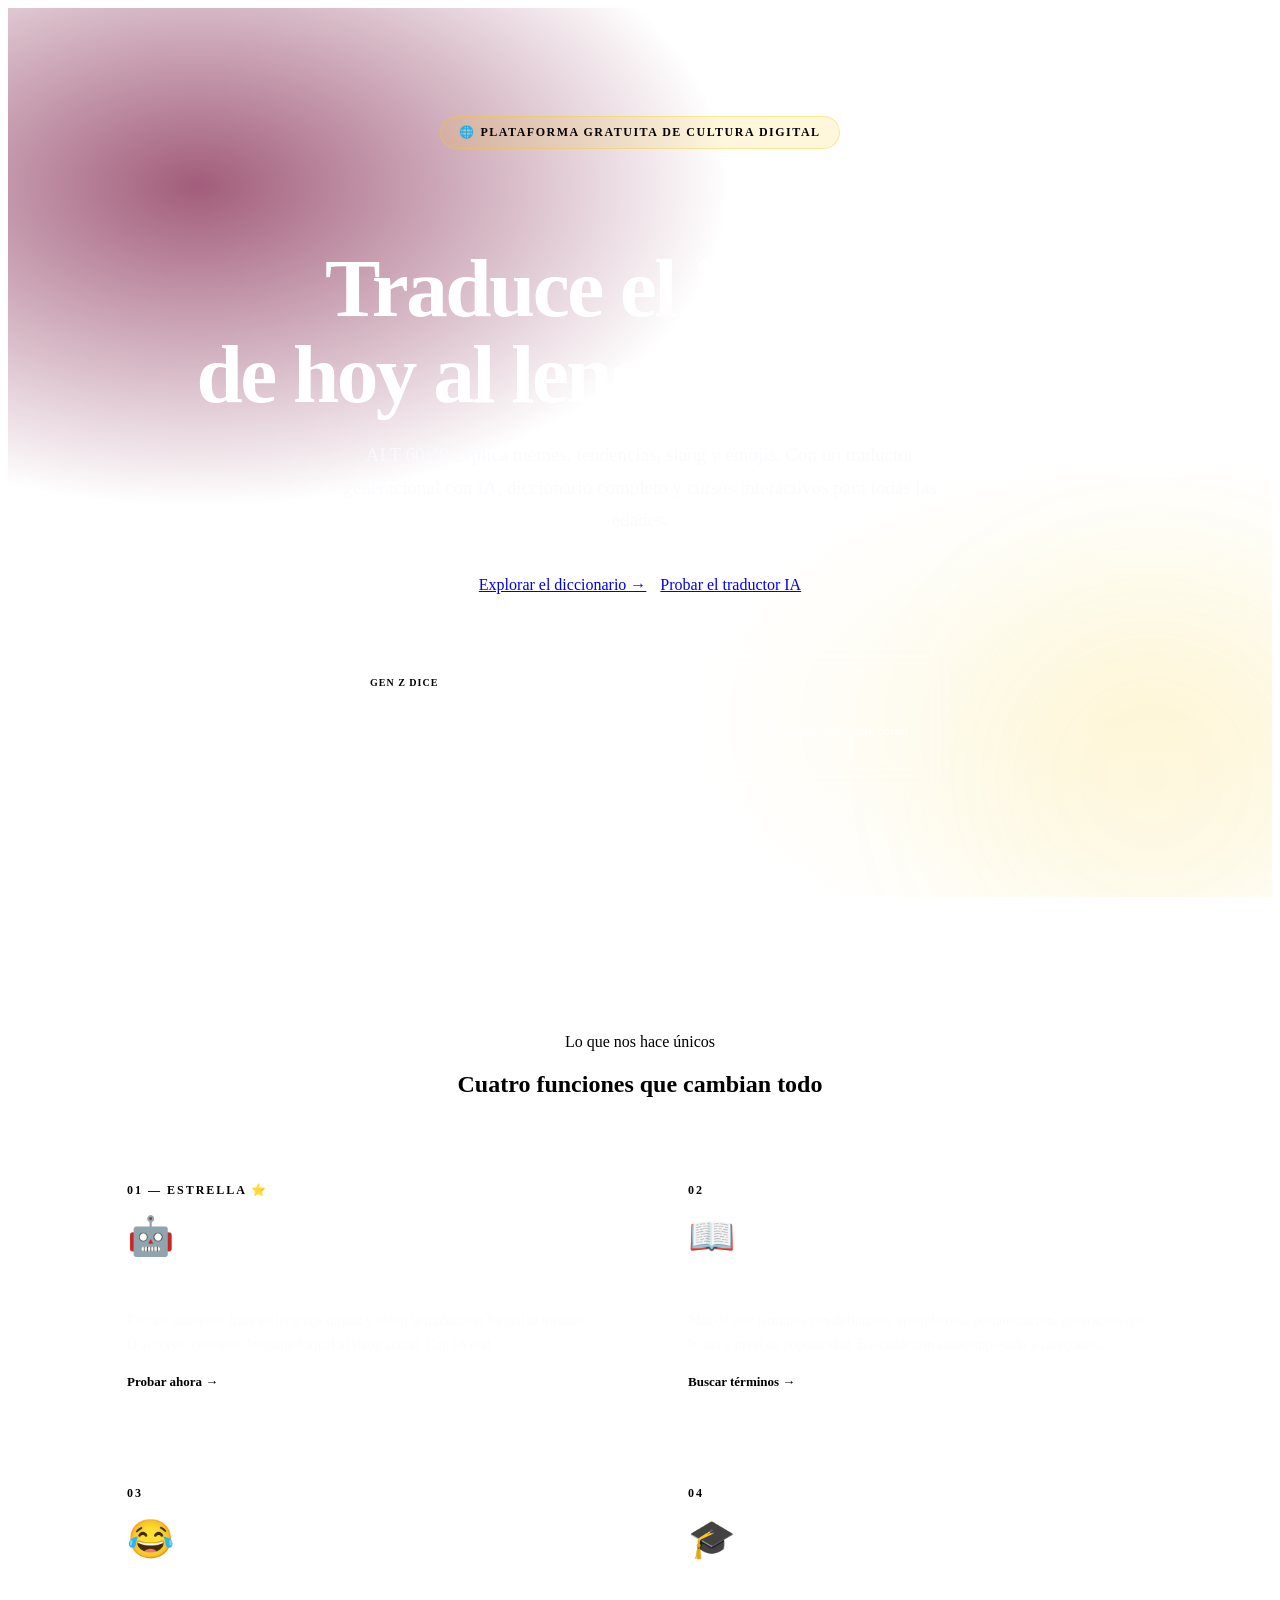
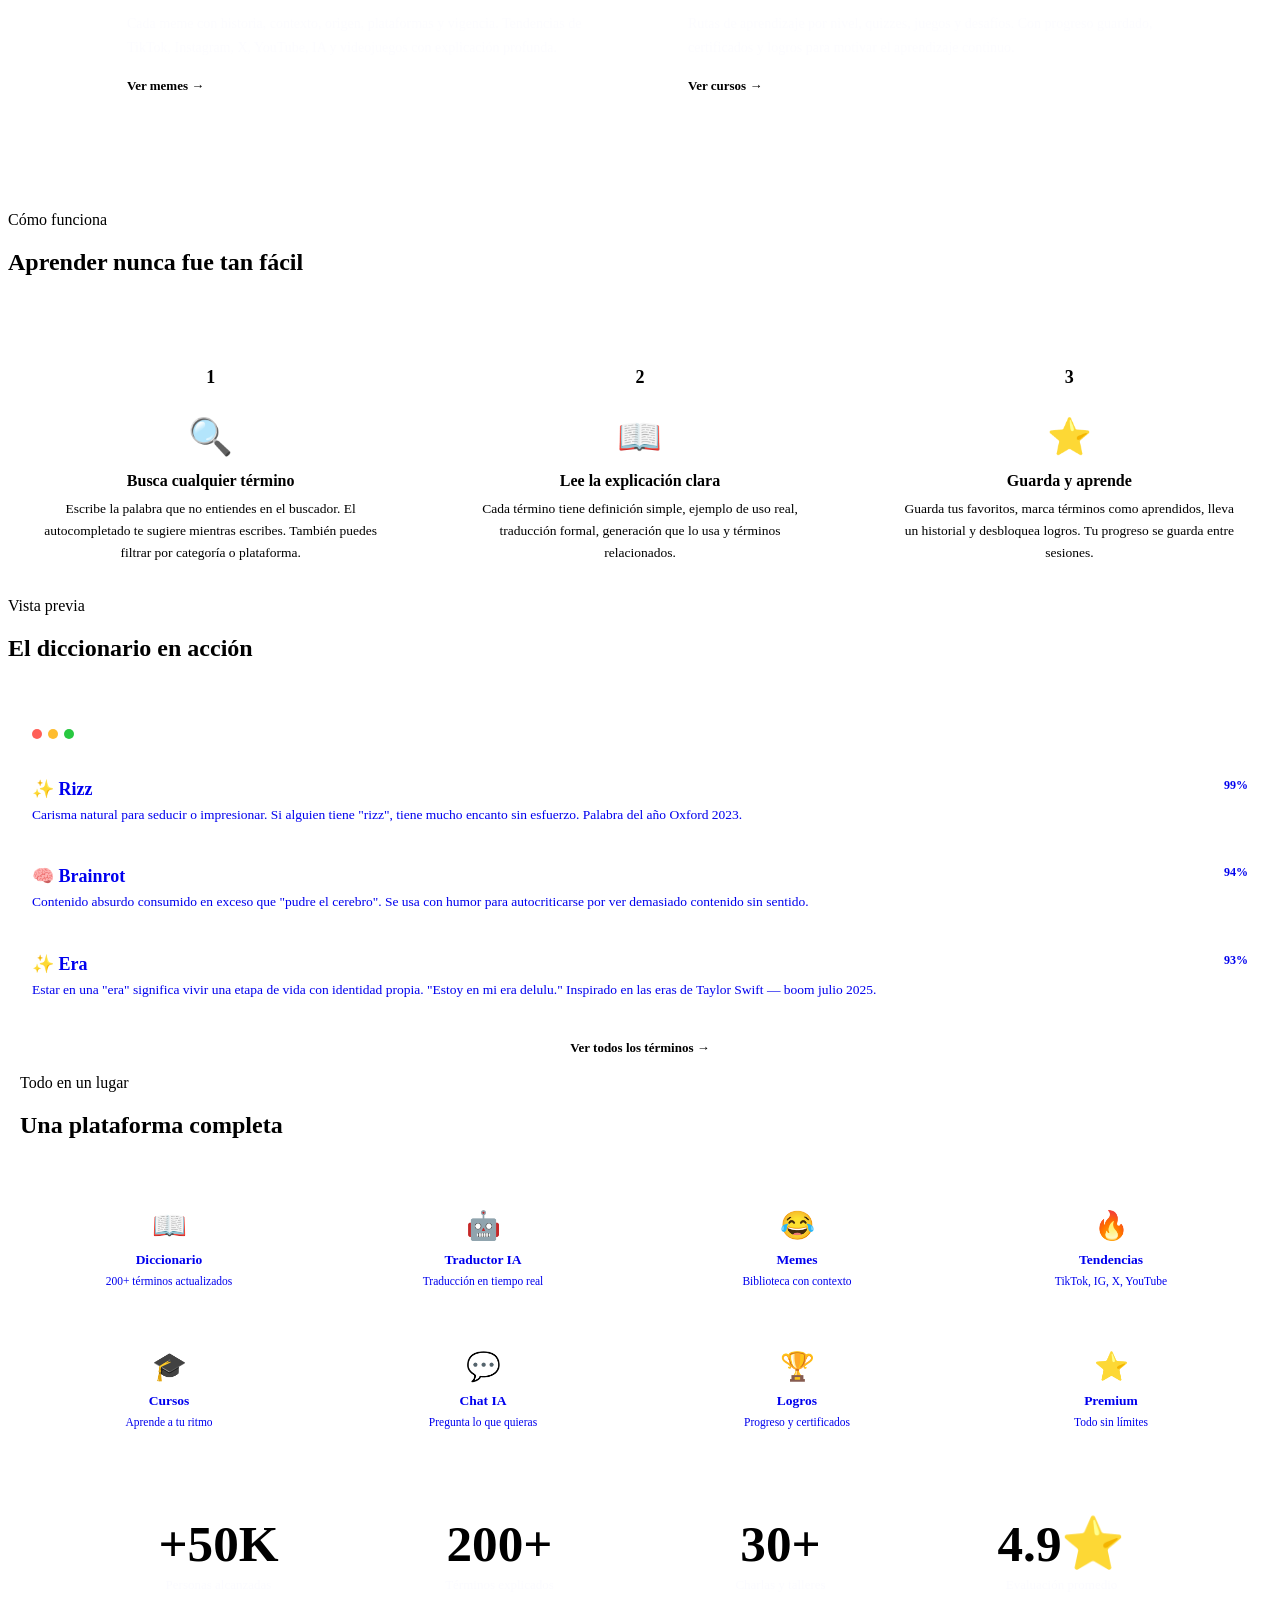
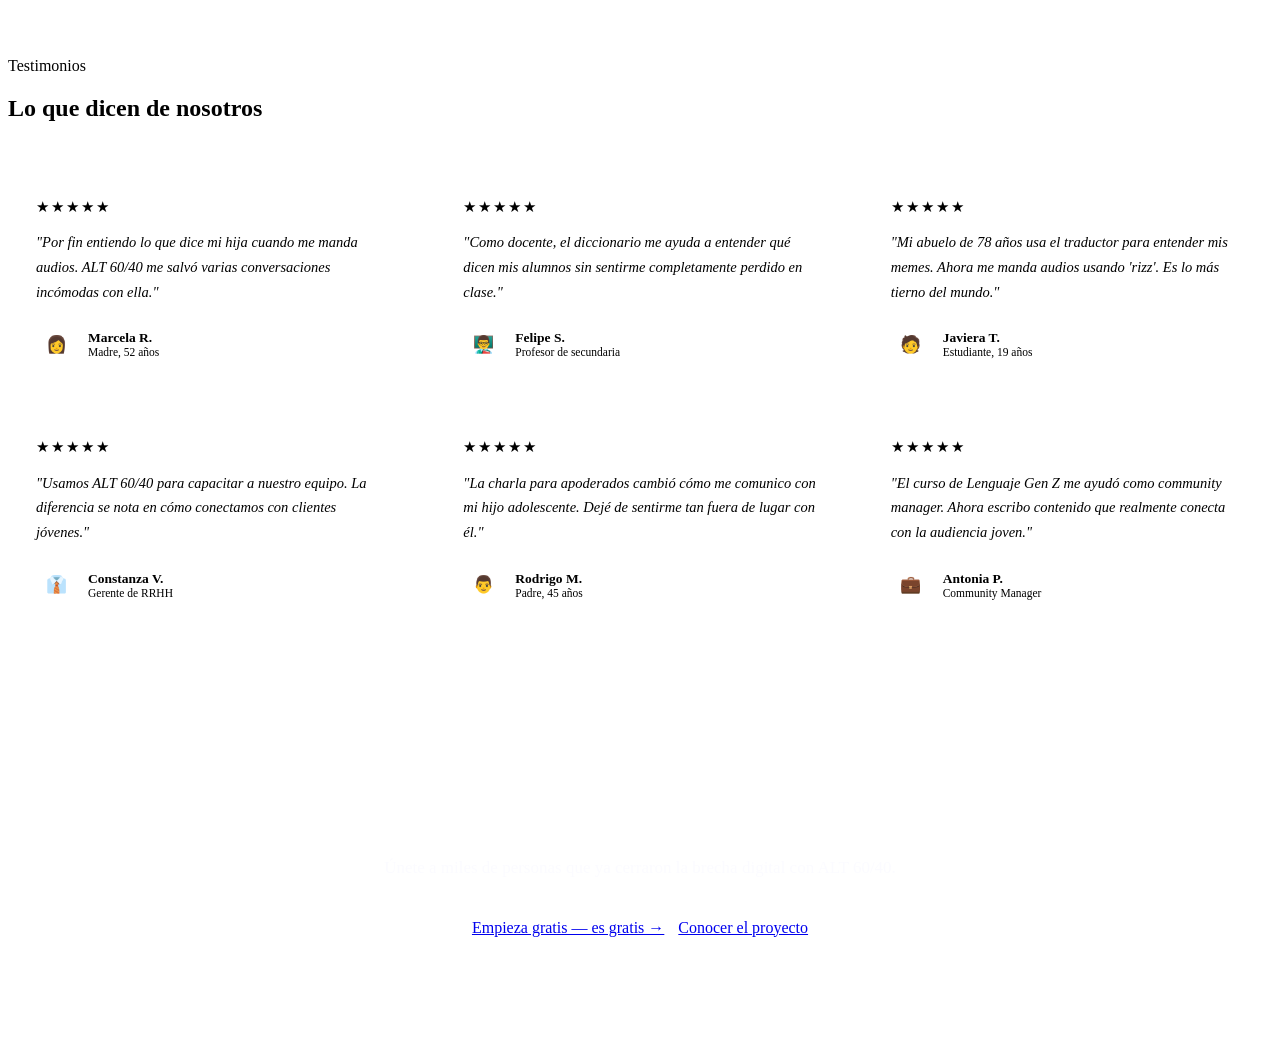
==== index.html @ 271dbf9a "Add files via upload" ====
<!DOCTYPE html>
<html lang="es">
<head>
<meta charset="UTF-8">
<meta name="viewport" content="width=device-width, initial-scale=1.0">
<meta name="description" content="ALT 60/40 — Traduce el lenguaje digital para todas las generaciones. Diccionario, traductor con IA, memes y tendencias.">
<meta property="og:title" content="ALT 60/40 — Comunicación intergeneracional">
<meta property="og:description" content="Plataforma que traduce el lenguaje digital para todas las generaciones.">
<meta property="og:type" content="website">
<link rel="preconnect" href="https://fonts.googleapis.com">
<link href="https://fonts.googleapis.com/css2?family=Space+Grotesk:wght@300;400;500;600;700;800&family=Inter:wght@300;400;500;600;700&display=swap" rel="stylesheet">
<link rel="stylesheet" href="css/base.css">
<style>
/* ── HERO ── */
.hero{background:var(--wine);background-image:radial-gradient(ellipse 70% 60% at 15% 20%,rgba(122,24,67,.7),transparent 60%),radial-gradient(ellipse 60% 50% at 90% 80%,rgba(247,203,21,.12),transparent 60%);padding:96px 48px 110px;text-align:center;position:relative;overflow:hidden;}
.hero::after{content:'';position:absolute;bottom:0;left:0;right:0;height:120px;background:linear-gradient(transparent,var(--bg));}
.hero-blob{position:absolute;border-radius:50%;filter:blur(80px);opacity:.18;pointer-events:none;}
.h-eyebrow{display:inline-flex;align-items:center;gap:8px;background:rgba(247,203,21,.15);border:1px solid rgba(247,203,21,.35);color:var(--gold);font-family:var(--fD);font-size:12px;font-weight:700;letter-spacing:1.5px;text-transform:uppercase;padding:8px 18px;border-radius:100px;margin-bottom:28px;}
.h-title{font-family:var(--fD);font-weight:800;font-size:clamp(42px,6.5vw,88px);color:#fff;line-height:1.03;letter-spacing:-2.5px;position:relative;z-index:2;margin-bottom:8px;}
.h-title .hl{color:var(--gold);}
.h-sub{font-size:clamp(16px,1.8vw,19px);color:rgba(250,250,255,.78);max-width:600px;margin:22px auto 40px;line-height:1.7;font-weight:300;position:relative;z-index:2;}
.h-actions{display:flex;gap:14px;justify-content:center;flex-wrap:wrap;position:relative;z-index:2;margin-bottom:52px;}
.h-preview{position:relative;z-index:2;background:rgba(255,255,255,.06);border:1px solid rgba(255,255,255,.14);border-radius:18px;padding:24px 28px;max-width:560px;margin:0 auto;text-align:left;backdrop-filter:blur(8px);}
.hp-row{display:flex;align-items:flex-start;gap:12px;}
.hp-row+.hp-row{margin-top:14px;padding-top:14px;border-top:1px dashed rgba(255,255,255,.15);}
.hp-badge{font-family:var(--fD);font-size:10px;font-weight:700;letter-spacing:1px;padding:4px 10px;border-radius:100px;flex-shrink:0;text-transform:uppercase;margin-top:2px;}
.hp-badge.gz{background:var(--gold);color:var(--wine);}
.hp-badge.fm{background:var(--steel);color:#fff;}
.hp-text{font-size:13.5px;color:rgba(255,255,255,.9);line-height:1.5;}

/* ── FEATURES ── */
.features-band{background:var(--wine);padding:80px 48px;}
.features-grid{display:grid;grid-template-columns:repeat(2,1fr);gap:22px;max-width:1100px;margin:48px auto 0;}
.feat-card{background:rgba(255,255,255,.04);border:1px solid rgba(255,255,255,.1);border-radius:20px;padding:36px;transition:border-color .25s,background .25s,transform .25s;position:relative;overflow:hidden;}
.feat-card:hover{border-color:var(--gold);background:rgba(247,203,21,.05);transform:translateY(-5px);}
.feat-glow{position:absolute;width:140px;height:140px;background:var(--gold);opacity:.07;border-radius:50%;bottom:-50px;right:-50px;filter:blur(20px);}
.feat-num{font-family:var(--fD);font-size:12px;font-weight:700;color:var(--gold);letter-spacing:2px;margin-bottom:16px;}
.feat-icon{font-size:38px;margin-bottom:16px;}
.feat-title{font-family:var(--fD);font-size:21px;font-weight:700;color:#fff;margin-bottom:10px;}
.feat-text{font-size:14px;line-height:1.7;color:rgba(250,250,255,.65);}
.feat-link{display:inline-flex;align-items:center;gap:6px;margin-top:18px;font-family:var(--fD);font-size:13px;font-weight:700;color:var(--gold);text-decoration:none;transition:gap .15s;}
.feat-link:hover{gap:10px;}

/* ── HOW IT WORKS ── */
.steps-grid{display:grid;grid-template-columns:repeat(3,1fr);gap:24px;margin-top:48px;}
.step-card{background:var(--card-bg);border:1.5px solid var(--border);border-radius:18px;padding:32px;text-align:center;transition:transform .2s,border-color .2s;}
.step-card:hover{transform:translateY(-4px);border-color:var(--gold);}
.step-num{width:44px;height:44px;border-radius:50%;background:var(--wine);color:var(--gold);font-family:var(--fD);font-size:18px;font-weight:800;display:flex;align-items:center;justify-content:center;margin:0 auto 16px;}
.step-icon{font-size:36px;margin-bottom:14px;}
.step-title{font-family:var(--fD);font-size:16px;font-weight:700;color:var(--wine);margin-bottom:8px;}
.step-text{font-size:13.5px;color:var(--text-soft);line-height:1.65;}

/* ── DICT PREVIEW ── */
.dict-preview{background:var(--card-bg);border:1.5px solid var(--border);border-radius:20px;overflow:hidden;margin-top:48px;}
.dp-head{background:var(--wine);padding:16px 24px;display:flex;align-items:center;gap:12px;}
.dp-dots{display:flex;gap:6px;}
.dp-dot{width:10px;height:10px;border-radius:50%;}
.dp-entry{padding:20px 24px;border-bottom:1px solid var(--border);display:grid;grid-template-columns:1fr auto;gap:20px;align-items:start;transition:background .15s;cursor:pointer;}
.dp-entry:last-child{border-bottom:none;}
.dp-entry:hover{background:var(--bg-soft);}
.dp-word{font-family:var(--fD);font-size:18px;font-weight:800;color:var(--wine);margin-bottom:4px;}
.dp-def{font-size:13.5px;color:var(--text-soft);line-height:1.6;}
.dp-pop{display:flex;align-items:center;gap:8px;flex-shrink:0;}
.dp-bar{width:60px;height:5px;background:var(--border);border-radius:3px;overflow:hidden;}
.dp-fill{height:100%;background:var(--gold);border-radius:3px;}
.dp-pct{font-family:var(--fD);font-size:12px;font-weight:700;color:var(--wine);}

/* ── TRENDING STRIP ── */
.trending-strip{display:flex;gap:12px;overflow-x:auto;padding:28px 48px;scrollbar-width:none;background:var(--bg-soft);}
.trending-strip::-webkit-scrollbar{display:none;}
.ts-item{display:flex;align-items:center;gap:8px;background:var(--card-bg);border:1.5px solid var(--border);border-radius:100px;padding:10px 18px;flex-shrink:0;cursor:pointer;transition:all .15s;text-decoration:none;}
.ts-item:hover{border-color:var(--wine);transform:translateY(-2px);}
.ts-rank{font-family:var(--fD);font-size:12px;font-weight:800;color:var(--gold);}
.ts-word{font-family:var(--fD);font-size:13px;font-weight:700;color:var(--wine);}
.ts-trend{font-size:11px;font-weight:700;color:#16a34a;}

/* ── STATS ── */
.stats-band{background:var(--wine);padding:64px 48px;}
.stats-grid{display:grid;grid-template-columns:repeat(4,1fr);gap:24px;max-width:1100px;margin:0 auto;text-align:center;}
.stat-n{font-family:var(--fD);font-size:clamp(34px,4vw,52px);font-weight:800;color:var(--gold);line-height:1;}
.stat-l{font-size:13px;color:rgba(250,250,255,.7);margin-top:8px;}

/* ── TESTIMONIALS ── */
.testi-grid{display:grid;grid-template-columns:repeat(3,1fr);gap:18px;margin-top:48px;}
.t-card{background:var(--card-bg);border:1.5px solid var(--border);border-radius:18px;padding:28px;transition:transform .2s,box-shadow .2s;}
.t-card:hover{transform:translateY(-4px);box-shadow:0 14px 36px rgba(100,0,49,.08);}
.t-stars{color:var(--gold);font-size:15px;margin-bottom:14px;letter-spacing:2px;}
.t-text{font-size:14.5px;line-height:1.7;color:var(--text-soft);margin-bottom:20px;font-style:italic;}
.t-author{display:flex;align-items:center;gap:12px;}
.t-avatar{width:40px;height:40px;border-radius:50%;display:flex;align-items:center;justify-content:center;font-size:17px;flex-shrink:0;}
.t-name{font-family:var(--fD);font-size:13.5px;font-weight:700;color:var(--wine);}
.t-role{font-size:11.5px;color:var(--gray);}

/* ── CTA ── */
.cta-band{background:linear-gradient(135deg,var(--wine),var(--magenta));padding:100px 48px;text-align:center;}
.cta-title{font-family:var(--fD);font-size:clamp(28px,4.5vw,52px);font-weight:800;color:#fff;letter-spacing:-1px;margin-bottom:18px;line-height:1.15;}
.cta-sub{font-size:17px;color:rgba(250,250,255,.75);max-width:520px;margin:0 auto 36px;line-height:1.7;}

/* ── PLATFORM SHOWCASE ── */
.platform-grid{display:grid;grid-template-columns:repeat(4,1fr);gap:16px;margin-top:48px;}
.pf{background:var(--card-bg);border:1.5px solid var(--border);border-radius:14px;padding:22px;text-align:center;cursor:pointer;transition:all .2s;text-decoration:none;display:block;}
.pf:hover{transform:translateY(-4px);box-shadow:0 12px 32px rgba(100,0,49,.08);border-color:var(--gold);}
.pf-icon{font-size:28px;margin-bottom:10px;}
.pf-name{font-family:var(--fD);font-size:13.5px;font-weight:700;color:var(--wine);margin-bottom:5px;}
.pf-desc{font-size:11.5px;color:var(--gray);line-height:1.5;}

@media(max-width:900px){
  .hero{padding:80px 20px 90px;}
  .features-band{padding:56px 20px;}
  .features-grid{grid-template-columns:1fr;}
  .steps-grid{grid-template-columns:1fr;}
  .stats-grid{grid-template-columns:1fr 1fr;}
  .testi-grid{grid-template-columns:1fr;}
  .platform-grid{grid-template-columns:1fr 1fr;}
  .cta-band{padding:64px 20px;}
  .section{padding:56px 20px;}
  .trending-strip{padding:20px;}
}
</style>
</head>
<body>
<div id="site-nav-placeholder"></div>

<!-- HERO -->
<section class="hero">
  <div class="hero-blob" style="width:500px;height:500px;background:var(--magenta);top:-120px;left:-120px;"></div>
  <div class="hero-blob" style="width:400px;height:400px;background:rgba(247,203,21,.3);bottom:-80px;right:-80px;"></div>
  <p class="h-eyebrow">🌐 Plataforma gratuita de cultura digital</p>
  <h1 class="h-title">Traduce el internet<br>de hoy al <span class="hl">lenguaje de todos</span></h1>
  <p class="h-sub">ALT 60/40 explica memes, tendencias, slang y emojis. Con un traductor generacional con IA, diccionario completo y cursos interactivos para todas las edades.</p>
  <div class="h-actions">
    <a href="diccionario.html" class="btn-gold">Explorar el diccionario →</a>
    <a href="traductor.html" class="btn-outline">Probar el traductor IA</a>
  </div>
  <div class="h-preview">
    <div class="hp-row">
      <span class="hp-badge gz">Gen Z dice</span>
      <span class="hp-text">"Qué cringe ese POV, no cap. Literal main character vibes."</span>
    </div>
    <div class="hp-row">
      <span class="hp-badge fm">ALT 60/40</span>
      <span class="hp-text">"Qué vergonzosa esa situación, desde esa perspectiva. Genuinamente. Se siente como protagonista de su propia historia."</span>
    </div>
  </div>
</section>

<!-- TRENDING STRIP -->
<div class="trending-strip" id="trendingStrip"></div>

<!-- 4 PILLARS -->
<section class="features-band">
  <div style="max-width:1100px;margin:0 auto;">
    <div style="text-align:center;max-width:600px;margin:0 auto;">
      <div class="eyebrow on-dark reveal">Lo que nos hace únicos</div>
      <h2 class="sec-title on-dark reveal" style="transition-delay:.05s">Cuatro funciones que cambian todo</h2>
    </div>
    <div class="features-grid">
      <div class="feat-card reveal" style="transition-delay:.05s">
        <div class="feat-glow"></div>
        <div class="feat-num">01 — ESTRELLA ⭐</div>
        <div class="feat-icon">🤖</div>
        <div class="feat-title">Traductor Generacional con IA</div>
        <div class="feat-text">Escribe cualquier frase en lenguaje digital y obtén la traducción formal al instante. O al revés: convierte lenguaje formal al slang actual. Con IA real.</div>
        <a href="traductor.html" class="feat-link">Probar ahora →</a>
      </div>
      <div class="feat-card reveal" style="transition-delay:.1s">
        <div class="feat-glow"></div>
        <div class="feat-num">02</div>
        <div class="feat-icon">📖</div>
        <div class="feat-title">Diccionario digital actualizado</div>
        <div class="feat-text">Más de 200 términos con definición, ejemplo real, pronunciación, generación que lo usa y nivel de popularidad. Buscador con autocompletado y categorías.</div>
        <a href="diccionario.html" class="feat-link">Buscar términos →</a>
      </div>
      <div class="feat-card reveal" style="transition-delay:.15s">
        <div class="feat-glow"></div>
        <div class="feat-num">03</div>
        <div class="feat-icon">😂</div>
        <div class="feat-title">Biblioteca de memes y tendencias</div>
        <div class="feat-text">Cada meme con historia, contexto, origen, plataformas y vigencia. Tendencias de TikTok, Instagram, X, YouTube, IA y videojuegos con explicación profunda.</div>
        <a href="memes.html" class="feat-link">Ver memes →</a>
      </div>
      <div class="feat-card reveal" style="transition-delay:.2s">
        <div class="feat-glow"></div>
        <div class="feat-num">04</div>
        <div class="feat-icon">🎓</div>
        <div class="feat-title">Cursos y contenido interactivo</div>
        <div class="feat-text">Rutas de aprendizaje por nivel, quizzes, juegos y desafíos. Con progreso guardado, certificados y logros para motivar el aprendizaje continuo.</div>
        <a href="cursos.html" class="feat-link">Ver cursos →</a>
      </div>
    </div>
  </div>
</section>

<!-- HOW IT WORKS -->
<section class="section">
  <div class="eyebrow reveal">Cómo funciona</div>
  <h2 class="sec-title reveal" style="transition-delay:.05s">Aprender nunca fue tan fácil</h2>
  <div class="steps-grid">
    <div class="step-card reveal" style="transition-delay:.05s">
      <div class="step-num">1</div>
      <div class="step-icon">🔍</div>
      <div class="step-title">Busca cualquier término</div>
      <div class="step-text">Escribe la palabra que no entiendes en el buscador. El autocompletado te sugiere mientras escribes. También puedes filtrar por categoría o plataforma.</div>
    </div>
    <div class="step-card reveal" style="transition-delay:.1s">
      <div class="step-num">2</div>
      <div class="step-icon">📖</div>
      <div class="step-title">Lee la explicación clara</div>
      <div class="step-text">Cada término tiene definición simple, ejemplo de uso real, traducción formal, generación que lo usa y términos relacionados.</div>
    </div>
    <div class="step-card reveal" style="transition-delay:.15s">
      <div class="step-num">3</div>
      <div class="step-icon">⭐</div>
      <div class="step-title">Guarda y aprende</div>
      <div class="step-text">Guarda tus favoritos, marca términos como aprendidos, lleva un historial y desbloquea logros. Tu progreso se guarda entre sesiones.</div>
    </div>
  </div>
</section>

<!-- DICT PREVIEW -->
<section class="section" style="padding-top:0;">
  <div class="eyebrow reveal">Vista previa</div>
  <h2 class="sec-title reveal" style="transition-delay:.05s">El diccionario en acción</h2>
  <div class="dict-preview reveal" style="transition-delay:.1s">
    <div class="dp-head">
      <div class="dp-dots"><div class="dp-dot" style="background:#ff5f57"></div><div class="dp-dot" style="background:#febc2e"></div><div class="dp-dot" style="background:#28c840"></div></div>
      <span style="font-family:var(--fD);font-size:13px;font-weight:600;color:rgba(255,255,255,.7);margin-left:12px;">alt6040.com/diccionario</span>
    </div>
    <a href="diccionario.html?word=rizz" class="dp-entry" style="text-decoration:none;">
      <div><div class="dp-word">✨ Rizz</div><div class="dp-def">Carisma natural para seducir o impresionar. Si alguien tiene "rizz", tiene mucho encanto sin esfuerzo. Palabra del año Oxford 2023.</div></div>
      <div class="dp-pop"><div class="dp-bar"><div class="dp-fill" style="width:99%"></div></div><span class="dp-pct">99%</span></div>
    </a>
    <a href="diccionario.html?word=brainrot" class="dp-entry" style="text-decoration:none;">
      <div><div class="dp-word">🧠 Brainrot</div><div class="dp-def">Contenido absurdo consumido en exceso que "pudre el cerebro". Se usa con humor para autocriticarse por ver demasiado contenido sin sentido.</div></div>
      <div class="dp-pop"><div class="dp-bar"><div class="dp-fill" style="width:94%"></div></div><span class="dp-pct">94%</span></div>
    </a>
    <a href="diccionario.html?word=era" class="dp-entry" style="text-decoration:none;">
      <div><div class="dp-word">✨ Era</div><div class="dp-def">Estar en una "era" significa vivir una etapa de vida con identidad propia. "Estoy en mi era delulu." Inspirado en las eras de Taylor Swift — boom julio 2025.</div></div>
      <div class="dp-pop"><div class="dp-bar"><div class="dp-fill" style="width:93%"></div></div><span class="dp-pct">93%</span></div>
    </a>
    <div style="text-align:center;padding:18px;border-top:1px solid var(--border);">
      <a href="diccionario.html" style="font-family:var(--fD);font-size:13px;font-weight:700;color:var(--wine);text-decoration:none;">Ver todos los términos →</a>
    </div>
  </div>
</section>

<!-- PLATFORM GRID -->
<section class="section" style="padding-top:0;background:var(--bg-soft);">
  <div style="max-width:1240px;margin:0 auto;">
    <div class="eyebrow reveal">Todo en un lugar</div>
    <h2 class="sec-title reveal" style="transition-delay:.05s">Una plataforma completa</h2>
    <div class="platform-grid">
      <a href="diccionario.html" class="pf reveal" style="transition-delay:.02s"><div class="pf-icon">📖</div><div class="pf-name">Diccionario</div><div class="pf-desc">200+ términos actualizados</div></a>
      <a href="traductor.html" class="pf reveal" style="transition-delay:.04s"><div class="pf-icon">🤖</div><div class="pf-name">Traductor IA</div><div class="pf-desc">Traducción en tiempo real</div></a>
      <a href="memes.html" class="pf reveal" style="transition-delay:.06s"><div class="pf-icon">😂</div><div class="pf-name">Memes</div><div class="pf-desc">Biblioteca con contexto</div></a>
      <a href="tendencias.html" class="pf reveal" style="transition-delay:.08s"><div class="pf-icon">🔥</div><div class="pf-name">Tendencias</div><div class="pf-desc">TikTok, IG, X, YouTube</div></a>
      <a href="cursos.html" class="pf reveal" style="transition-delay:.10s"><div class="pf-icon">🎓</div><div class="pf-name">Cursos</div><div class="pf-desc">Aprende a tu ritmo</div></a>
      <a href="traductor.html#chat" class="pf reveal" style="transition-delay:.12s"><div class="pf-icon">💬</div><div class="pf-name">Chat IA</div><div class="pf-desc">Pregunta lo que quieras</div></a>
      <a href="perfil.html" class="pf reveal" style="transition-delay:.14s"><div class="pf-icon">🏆</div><div class="pf-name">Logros</div><div class="pf-desc">Progreso y certificados</div></a>
      <a href="cursos.html" class="pf reveal" style="transition-delay:.16s"><div class="pf-icon">⭐</div><div class="pf-name">Premium</div><div class="pf-desc">Todo sin límites</div></a>
    </div>
  </div>
</section>

<!-- STATS -->
<div class="stats-band">
  <div class="stats-grid reveal">
    <div><div class="stat-n">+50K</div><div class="stat-l">Personas alcanzadas</div></div>
    <div><div class="stat-n">200+</div><div class="stat-l">Términos explicados</div></div>
    <div><div class="stat-n">30+</div><div class="stat-l">Charlas y talleres</div></div>
    <div><div class="stat-n">4.9⭐</div><div class="stat-l">Evaluación promedio</div></div>
  </div>
</div>

<!-- TESTIMONIALS -->
<section class="section">
  <div class="eyebrow reveal">Testimonios</div>
  <h2 class="sec-title reveal" style="transition-delay:.05s">Lo que dicen de nosotros</h2>
  <div class="testi-grid">
    <div class="t-card reveal" style="transition-delay:.05s"><div class="t-stars">★★★★★</div><p class="t-text">"Por fin entiendo lo que dice mi hija cuando me manda audios. ALT 60/40 me salvó varias conversaciones incómodas con ella."</p><div class="t-author"><div class="t-avatar" style="background:var(--wine);">👩</div><div><div class="t-name">Marcela R.</div><div class="t-role">Madre, 52 años</div></div></div></div>
    <div class="t-card reveal" style="transition-delay:.1s"><div class="t-stars">★★★★★</div><p class="t-text">"Como docente, el diccionario me ayuda a entender qué dicen mis alumnos sin sentirme completamente perdido en clase."</p><div class="t-author"><div class="t-avatar" style="background:var(--magenta);">👨‍🏫</div><div><div class="t-name">Felipe S.</div><div class="t-role">Profesor de secundaria</div></div></div></div>
    <div class="t-card reveal" style="transition-delay:.15s"><div class="t-stars">★★★★★</div><p class="t-text">"Mi abuelo de 78 años usa el traductor para entender mis memes. Ahora me manda audios usando 'rizz'. Es lo más tierno del mundo."</p><div class="t-author"><div class="t-avatar" style="background:var(--steel);">🧑</div><div><div class="t-name">Javiera T.</div><div class="t-role">Estudiante, 19 años</div></div></div></div>
    <div class="t-card reveal" style="transition-delay:.2s"><div class="t-stars">★★★★★</div><p class="t-text">"Usamos ALT 60/40 para capacitar a nuestro equipo. La diferencia se nota en cómo conectamos con clientes jóvenes."</p><div class="t-author"><div class="t-avatar" style="background:var(--gold-d);">👔</div><div><div class="t-name">Constanza V.</div><div class="t-role">Gerente de RRHH</div></div></div></div>
    <div class="t-card reveal" style="transition-delay:.25s"><div class="t-stars">★★★★★</div><p class="t-text">"La charla para apoderados cambió cómo me comunico con mi hijo adolescente. Dejé de sentirme tan fuera de lugar con él."</p><div class="t-author"><div class="t-avatar" style="background:var(--magenta);">👨</div><div><div class="t-name">Rodrigo M.</div><div class="t-role">Padre, 45 años</div></div></div></div>
    <div class="t-card reveal" style="transition-delay:.3s"><div class="t-stars">★★★★★</div><p class="t-text">"El curso de Lenguaje Gen Z me ayudó como community manager. Ahora escribo contenido que realmente conecta con la audiencia joven."</p><div class="t-author"><div class="t-avatar" style="background:var(--wine);">💼</div><div><div class="t-name">Antonia P.</div><div class="t-role">Community Manager</div></div></div></div>
  </div>
</section>

<!-- CTA -->
<section class="cta-band">
  <div class="reveal">
    <h2 class="cta-title">¿Listo para entender el internet de hoy?</h2>
    <p class="cta-sub">Únete a miles de personas que ya cerraron la brecha digital con ALT 60/40.</p>
    <div style="display:flex;gap:14px;justify-content:center;flex-wrap:wrap;">
      <a href="diccionario.html" class="btn-gold">Empieza gratis — es gratis →</a>
      <a href="nosotros.html" class="btn-outline">Conocer el proyecto</a>
    </div>
  </div>
</section>

<div id="site-footer-placeholder"></div>
<script src="js/app-core.js"></script>
<script src="js/data.js"></script>
<script src="js/components.js"></script>
<script>
initPage({page:'index.html',title:'Inicio',description:'ALT 60/40 traduce el lenguaje digital para todas las generaciones. Diccionario, traductor con IA, memes y tendencias.'});

/* Trending strip */
document.getElementById('trendingStrip').innerHTML=
  DICT.TRENDING_TODAY.map((t,i)=>`<a href="diccionario.html?word=${encodeURIComponent(t.word)}" class="ts-item"><span class="ts-rank">${i+1}</span><span class="ts-word">${t.word}</span><span class="ts-trend">${t.trend}</span></a>`).join('');
</script>
</body>
</html>
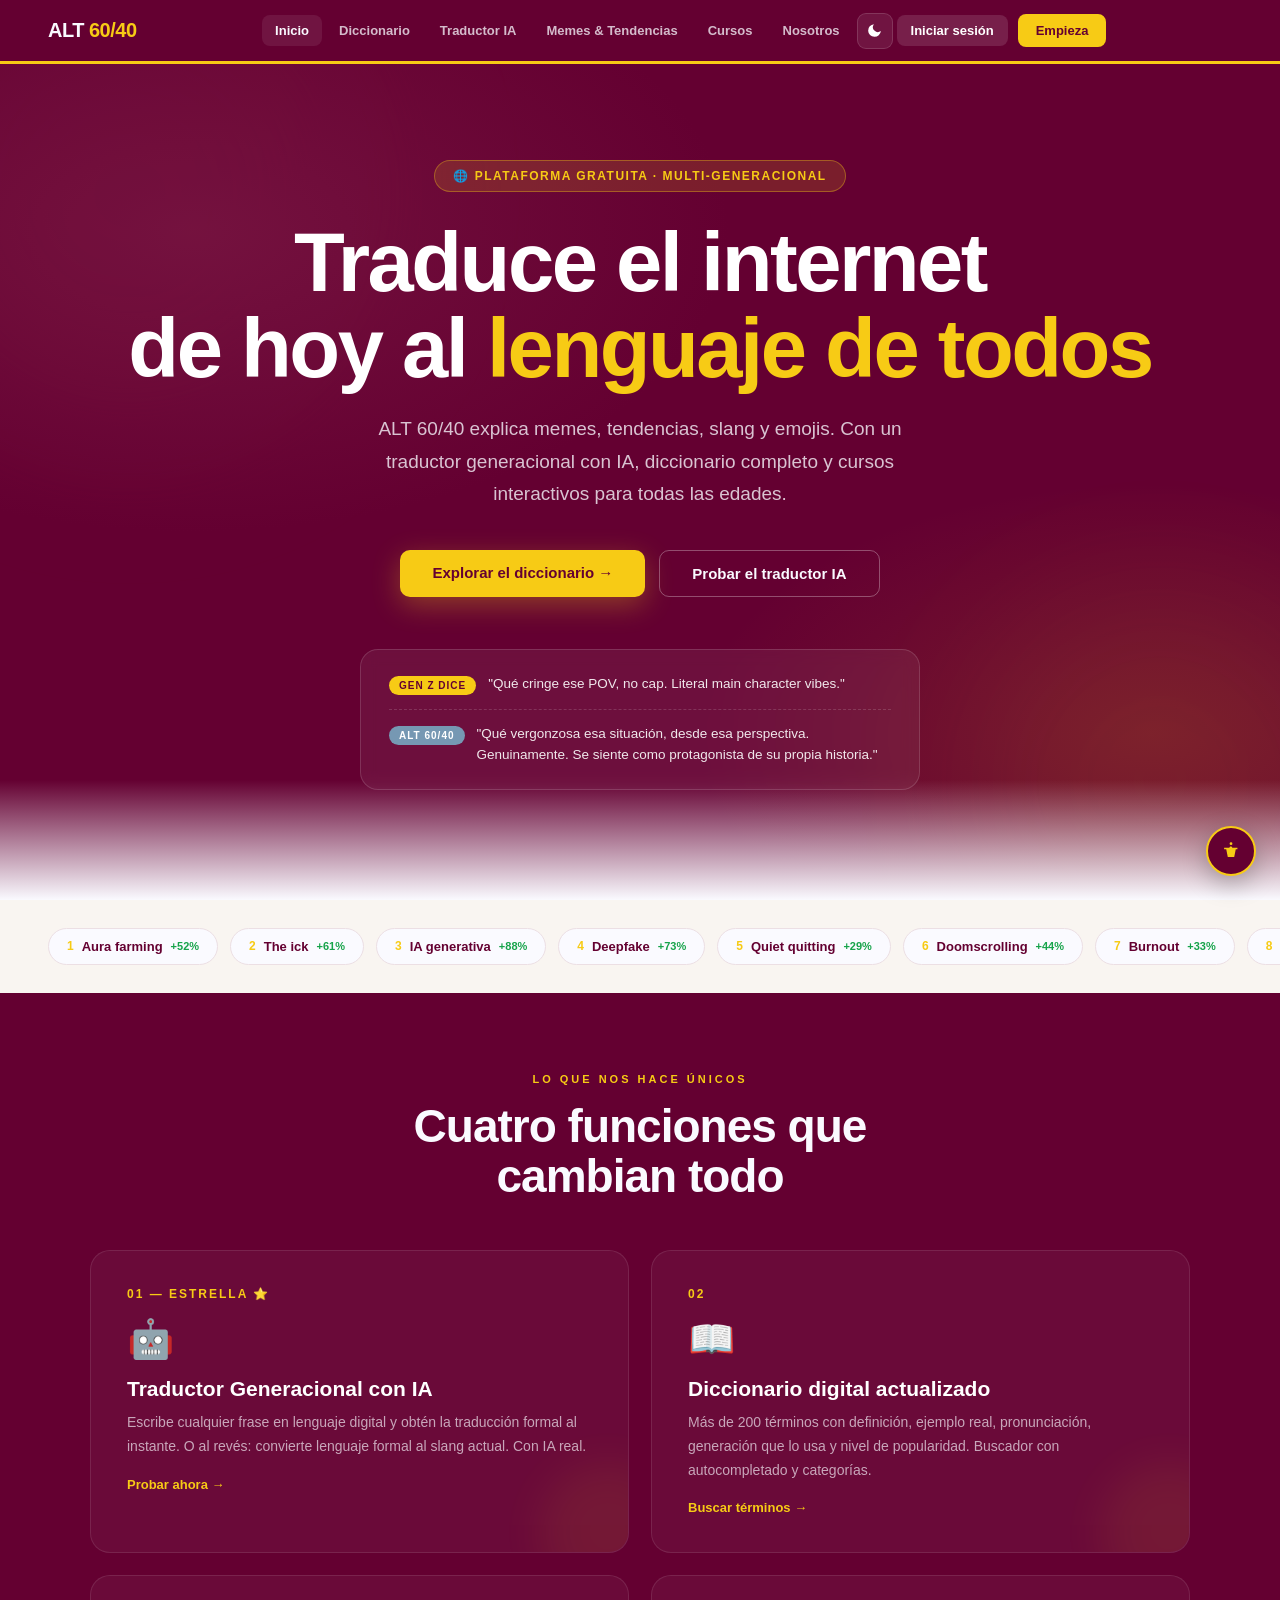
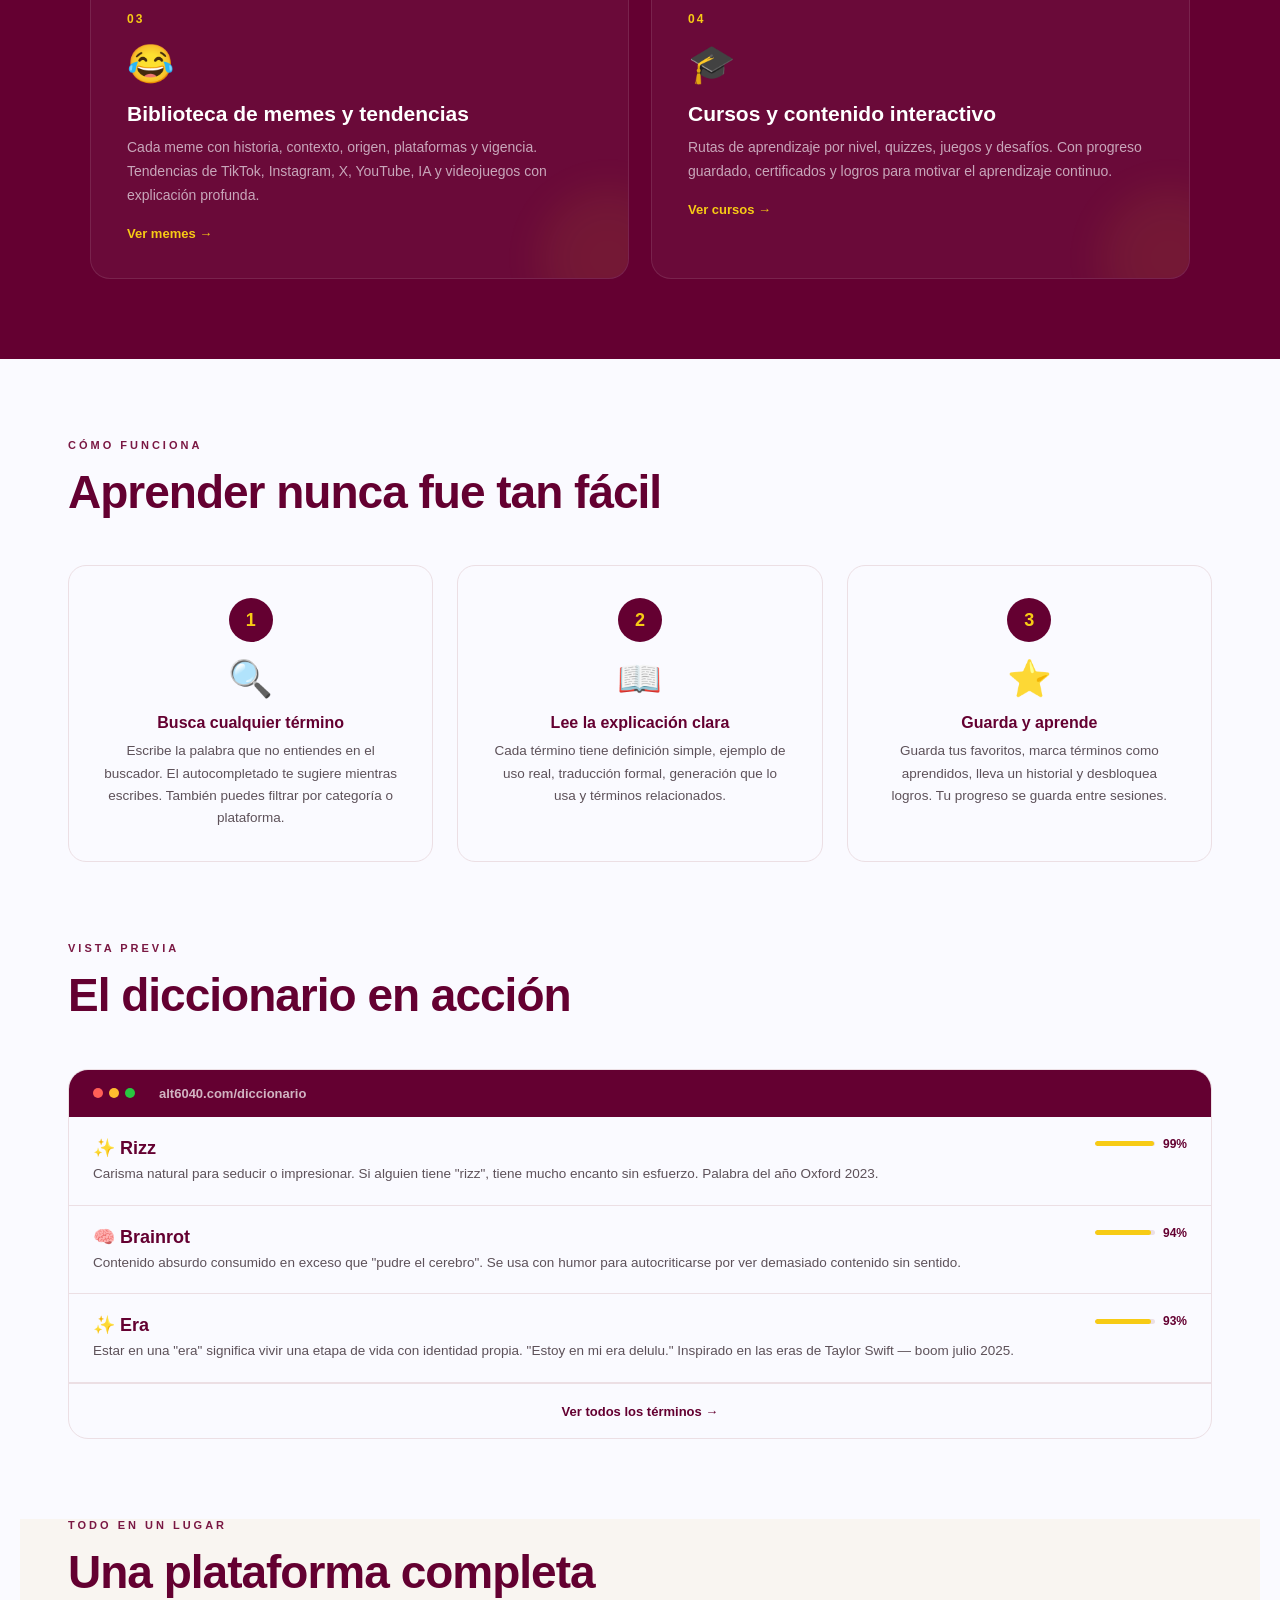
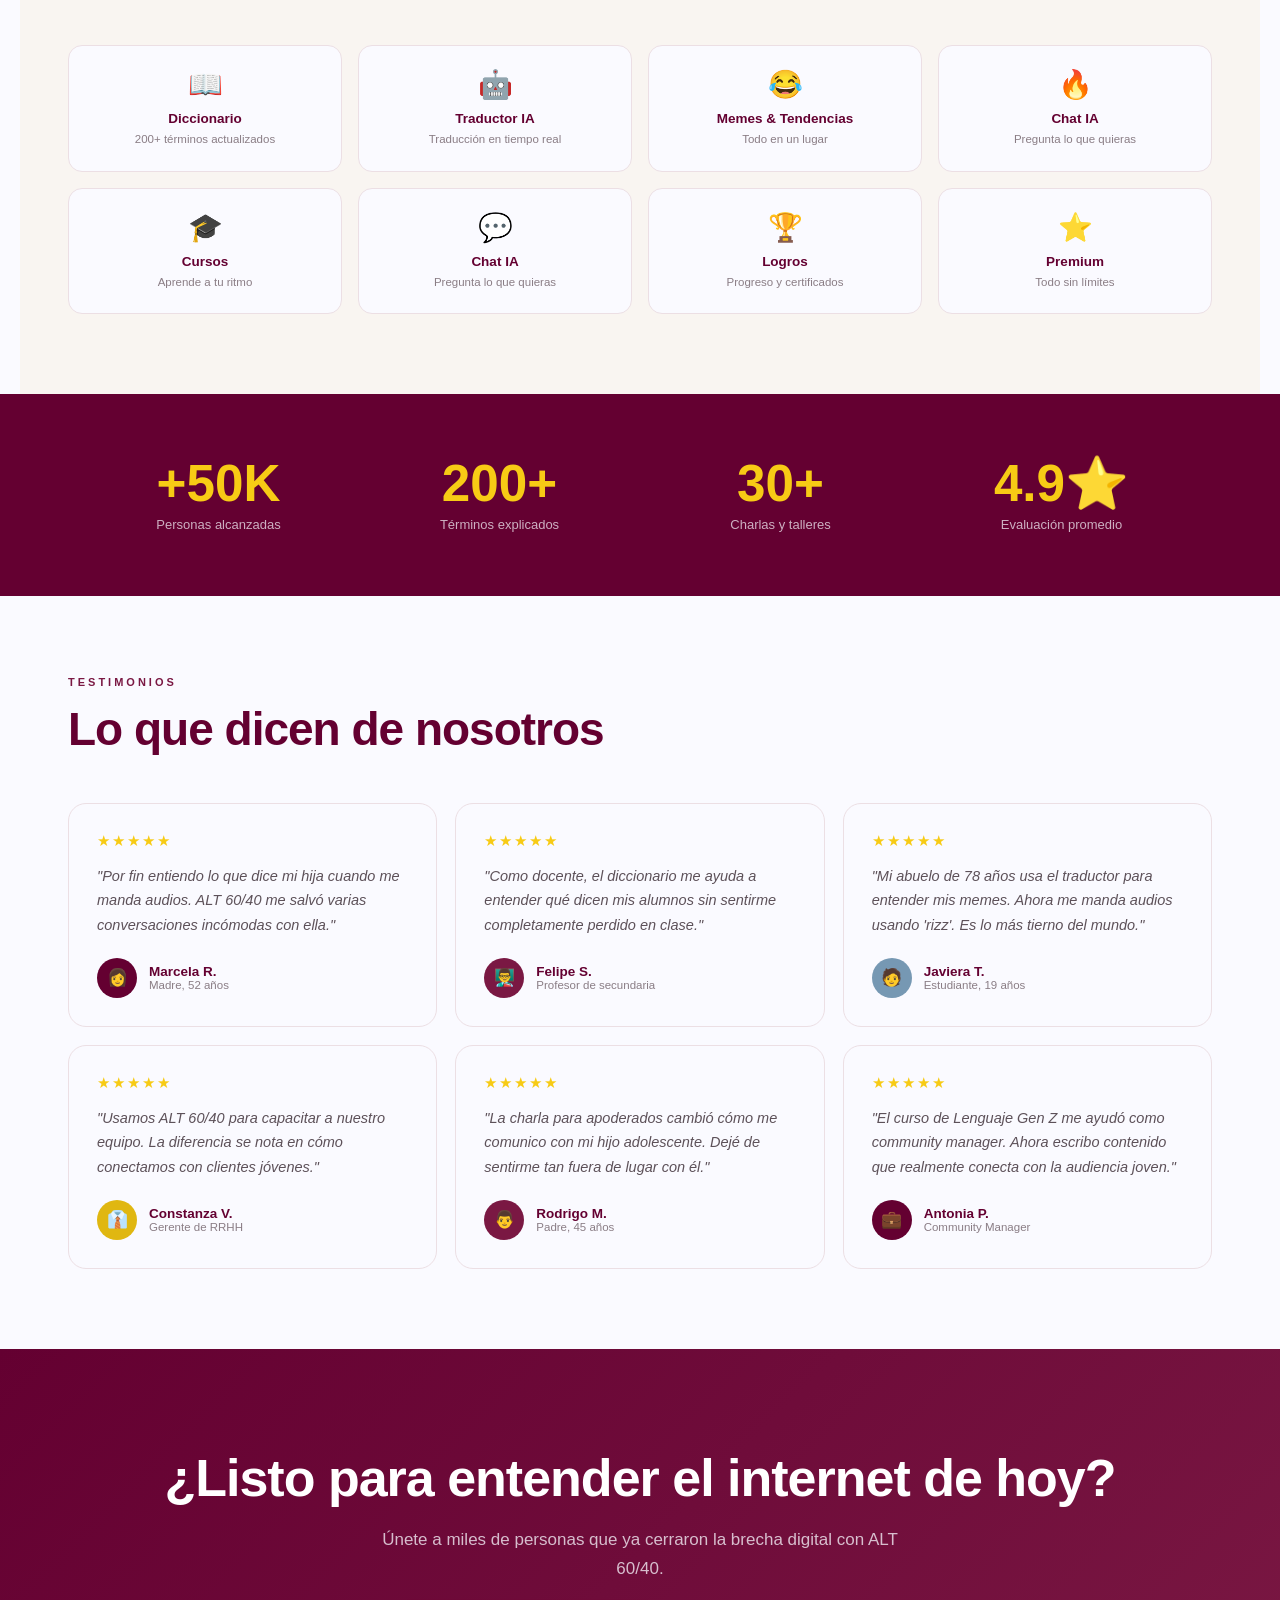
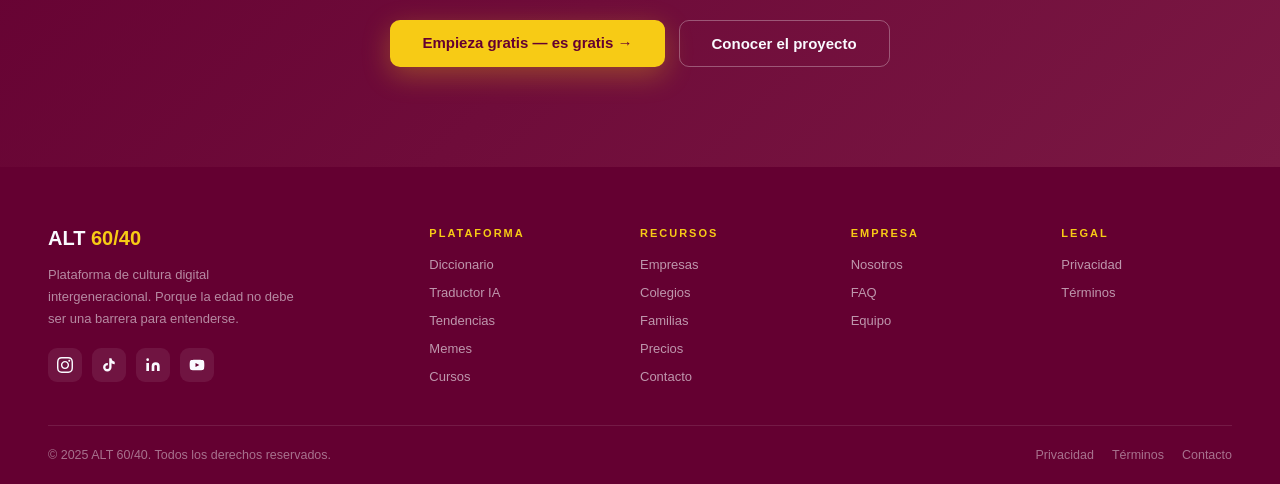
==== commit b7311999: "version 2" ====
--- a/index.html
+++ b/index.html
@@ -125,7 +125,7 @@
 <section class="hero">
   <div class="hero-blob" style="width:500px;height:500px;background:var(--magenta);top:-120px;left:-120px;"></div>
   <div class="hero-blob" style="width:400px;height:400px;background:rgba(247,203,21,.3);bottom:-80px;right:-80px;"></div>
-  <p class="h-eyebrow">🌐 Plataforma gratuita de cultura digital</p>
+  <p class="h-eyebrow">🌐 Plataforma gratuita · Multi-generacional</p>
   <h1 class="h-title">Traduce el internet<br>de hoy al <span class="hl">lenguaje de todos</span></h1>
   <p class="h-sub">ALT 60/40 explica memes, tendencias, slang y emojis. Con un traductor generacional con IA, diccionario completo y cursos interactivos para todas las edades.</p>
   <div class="h-actions">
@@ -177,7 +177,7 @@
         <div class="feat-icon">😂</div>
         <div class="feat-title">Biblioteca de memes y tendencias</div>
         <div class="feat-text">Cada meme con historia, contexto, origen, plataformas y vigencia. Tendencias de TikTok, Instagram, X, YouTube, IA y videojuegos con explicación profunda.</div>
-        <a href="memes.html" class="feat-link">Ver memes →</a>
+        <a href="cultura.html" class="feat-link">Ver memes →</a>
       </div>
       <div class="feat-card reveal" style="transition-delay:.2s">
         <div class="feat-glow"></div>
@@ -252,8 +252,8 @@
     <div class="platform-grid">
       <a href="diccionario.html" class="pf reveal" style="transition-delay:.02s"><div class="pf-icon">📖</div><div class="pf-name">Diccionario</div><div class="pf-desc">200+ términos actualizados</div></a>
       <a href="traductor.html" class="pf reveal" style="transition-delay:.04s"><div class="pf-icon">🤖</div><div class="pf-name">Traductor IA</div><div class="pf-desc">Traducción en tiempo real</div></a>
-      <a href="memes.html" class="pf reveal" style="transition-delay:.06s"><div class="pf-icon">😂</div><div class="pf-name">Memes</div><div class="pf-desc">Biblioteca con contexto</div></a>
-      <a href="tendencias.html" class="pf reveal" style="transition-delay:.08s"><div class="pf-icon">🔥</div><div class="pf-name">Tendencias</div><div class="pf-desc">TikTok, IG, X, YouTube</div></a>
+      <a href="cultura.html" class="pf reveal" style="transition-delay:.06s"><div class="pf-icon">😂</div><div class="pf-name">Memes & Tendencias</div><div class="pf-desc">Todo en un lugar</div></a>
+      <a href="cultura.html" class="pf reveal" style="transition-delay:.08s"><div class="pf-icon">🔥</div><div class="pf-name">Chat IA</div><div class="pf-desc">Pregunta lo que quieras</div></a>
       <a href="cursos.html" class="pf reveal" style="transition-delay:.10s"><div class="pf-icon">🎓</div><div class="pf-name">Cursos</div><div class="pf-desc">Aprende a tu ritmo</div></a>
       <a href="traductor.html#chat" class="pf reveal" style="transition-delay:.12s"><div class="pf-icon">💬</div><div class="pf-name">Chat IA</div><div class="pf-desc">Pregunta lo que quieras</div></a>
       <a href="perfil.html" class="pf reveal" style="transition-delay:.14s"><div class="pf-icon">🏆</div><div class="pf-name">Logros</div><div class="pf-desc">Progreso y certificados</div></a>
--- a/css/base.css
+++ b/css/base.css
@@ -0,0 +1,338 @@
+/* ═══════════════════════════════════════
+   ALT 60/40 — DESIGN SYSTEM
+   ═══════════════════════════════════════ */
+:root {
+  --wine:    #640031;
+  --magenta: #7A1843;
+  --gold:    #F7CB15;
+  --steel:   #7698B3;
+  --white:   #FAFAFF;
+
+  --wine-l:  #7d0040;
+  --gold-d:  #e0b711;
+  --ink:     #2a0e1c;
+  --gray:    #8a7d85;
+  --border:  #ecdfe4;
+  --bg:      var(--white);
+  --bg-soft: #f9f5f1;
+  --card-bg: var(--white);
+  --text:    var(--ink);
+  --text-soft: #5d5159;
+
+  --fD: 'Space Grotesk', sans-serif;
+  --fB: 'Inter', sans-serif;
+  --ease: cubic-bezier(.25,.46,.45,.94);
+
+  --radius-sm: 8px;
+  --radius-md: 14px;
+  --radius-lg: 20px;
+}
+
+/* ─── DARK MODE ─── */
+html.dark {
+  --bg:      #15090f;
+  --bg-soft: #1c0e16;
+  --card-bg: #20121a;
+  --text:    #f5eef2;
+  --text-soft: #c9b8c2;
+  --border:  #3a2030;
+  --gray:    #a594a0;
+}
+
+/* ─── HIGH CONTRAST MODE ─── */
+html.contrast {
+  --wine: #4a0024;
+  --text: #000;
+  --text-soft: #000;
+  --border: #000;
+}
+html.contrast.dark {
+  --text: #fff;
+  --text-soft: #fff;
+  --border: #fff;
+  --bg: #000;
+  --bg-soft: #000;
+  --card-bg: #0a0a0a;
+}
+
+*,*::before,*::after{box-sizing:border-box;margin:0;padding:0;}
+html{scroll-behavior:smooth;}
+html.no-scroll{ overflow:hidden; }
+body{
+  font-family:var(--fB);
+  background:var(--bg);
+  color:var(--text);
+  overflow-x:hidden;
+  transition: background .25s, color .25s;
+}
+::selection { background: var(--gold); color: var(--wine); }
+a{ color:inherit; }
+img{ max-width:100%; display:block; }
+button{ font-family:inherit; }
+
+/* font-size scaling for accessibility */
+html.font-lg{ font-size:112.5%; }
+html.font-xl{ font-size:125%; }
+
+section[id], div[id]{ scroll-margin-top: 84px; }
+
+/* ─── VISIBLE FOCUS ─── */
+a:focus-visible, button:focus-visible, input:focus-visible, textarea:focus-visible, select:focus-visible, [tabindex]:focus-visible {
+  outline: 2.5px solid var(--gold);
+  outline-offset: 2px;
+}
+
+/* ─── REDUCED MOTION ─── */
+@media (prefers-reduced-motion: reduce) {
+  *, *::before, *::after { animation-duration: 0.01ms !important; animation-iteration-count: 1 !important; transition-duration: 0.01ms !important; scroll-behavior: auto !important; }
+}
+
+/* ═══ NAV ═══ */
+nav.site-nav{
+  position:sticky; top:0; z-index:500;
+  background:var(--wine);
+  display:flex; align-items:center; justify-content:space-between;
+  padding:0 48px; height:64px;
+  border-bottom: 3px solid var(--gold);
+}
+.logo{ font-family:var(--fD); font-size:20px; font-weight:800; color:var(--white); letter-spacing:-.5px; text-decoration:none; }
+.logo b{ color:var(--gold); }
+.navlinks{ display:flex; gap:4px; align-items:center; }
+.navlinks a{
+  font-family:var(--fD); font-size:13px; font-weight:600;
+  color:rgba(250,250,255,.75); text-decoration:none;
+  padding:8px 13px; border-radius:8px; transition:all .15s;
+  white-space:nowrap;
+}
+.navlinks a:hover, .navlinks a.current{ color:var(--white); background:rgba(255,255,255,.08); }
+.nav-cta{
+  background:var(--gold); color:var(--wine) !important;
+  font-weight:700 !important; padding:9px 18px !important; margin-left:6px;
+}
+.nav-cta:hover{ background:#fff !important; }
+
+.nav-icon-btn{
+  background:rgba(255,255,255,.08); border:1px solid rgba(255,255,255,.14);
+  width:36px; height:36px; border-radius:9px; cursor:pointer;
+  display:flex; align-items:center; justify-content:center;
+  transition:background .15s; flex-shrink:0;
+}
+.nav-icon-btn:hover{ background:rgba(255,255,255,.18); }
+.nav-icon-btn svg{ width:17px; height:17px; }
+
+.nav-right{ display:flex; align-items:center; gap:8px; }
+
+.nav-avatar-btn{
+  width:36px; height:36px; border-radius:50%;
+  background:var(--gold); color:var(--wine);
+  display:flex; align-items:center; justify-content:center;
+  font-family:var(--fD); font-weight:700; font-size:13px;
+  cursor:pointer; border:none; flex-shrink:0;
+}
+
+/* hamburger (mobile only) */
+.hamburger{
+  display:none; flex-direction:column; gap:4px; cursor:pointer;
+  background:none; border:none; padding:8px; width:36px; height:36px;
+  align-items:center; justify-content:center;
+}
+.hamburger span{ width:20px; height:2px; background:var(--white); border-radius:2px; transition:all .2s; }
+.hamburger.open span:nth-child(1){ transform:translateY(6px) rotate(45deg); }
+.hamburger.open span:nth-child(2){ opacity:0; }
+.hamburger.open span:nth-child(3){ transform:translateY(-6px) rotate(-45deg); }
+
+.mobile-drawer{
+  display:none; position:fixed; top:64px; left:0; right:0; bottom:0; z-index:480;
+  background:var(--wine); padding:24px; overflow-y:auto;
+}
+.mobile-drawer.open{ display:block; }
+.mobile-drawer a{
+  display:block; font-family:var(--fD); font-size:17px; font-weight:600;
+  color:var(--white); text-decoration:none; padding:14px 4px;
+  border-bottom:1px solid rgba(255,255,255,.1);
+}
+
+/* ═══ FOOTER ═══ */
+footer.site-footer{ background:var(--wine); padding:60px 48px 0; }
+.footer-grid{
+  max-width:1240px; margin:0 auto;
+  display:grid; grid-template-columns:2fr 1fr 1fr 1fr 1fr; gap:40px;
+  padding-bottom:40px; border-bottom:1px solid rgba(255,255,255,.1);
+}
+.f-logo{ font-family:var(--fD); font-size:20px; font-weight:800; color:var(--white); margin-bottom:14px; }
+.f-logo b{ color:var(--gold); }
+.f-desc{ font-size:13px; color:rgba(250,250,255,.55); line-height:1.7; max-width:260px; margin-bottom:18px; }
+.f-social{ display:flex; gap:10px; }
+.f-social a{
+  width:34px; height:34px; border-radius:9px; background:rgba(255,255,255,.08);
+  display:flex; align-items:center; justify-content:center; transition:background .15s;
+}
+.f-social a:hover{ background:var(--gold); }
+.f-social svg{ width:16px; height:16px; fill:var(--white); }
+.f-social a:hover svg{ fill:var(--wine); }
+.f-col-title{ font-family:var(--fD); font-size:11px; font-weight:700; letter-spacing:2px; text-transform:uppercase; color:var(--gold); margin-bottom:16px; }
+.f-links{ list-style:none; display:flex; flex-direction:column; gap:10px; }
+.f-links a{ font-size:13px; color:rgba(250,250,255,.6); text-decoration:none; transition:color .2s; }
+.f-links a:hover{ color:var(--gold); }
+.footer-bottom{
+  max-width:1240px; margin:0 auto; padding:22px 0;
+  display:flex; justify-content:space-between; align-items:center; flex-wrap:wrap; gap:12px;
+}
+.footer-bottom p{ font-size:12.5px; color:rgba(250,250,255,.45); }
+.footer-bottom-links{ display:flex; gap:18px; flex-wrap:wrap; }
+.footer-bottom-links a{ font-size:12.5px; color:rgba(250,250,255,.45); text-decoration:none; }
+.footer-bottom-links a:hover{ color:var(--gold); }
+
+/* ═══ SHARED BUTTONS ═══ */
+.btn-gold{
+  background:var(--gold); color:var(--wine);
+  font-family:var(--fD); font-weight:700; font-size:15px;
+  padding:14px 32px; border-radius:10px; border:none; cursor:pointer;
+  text-decoration:none; display:inline-block; transition:all .2s;
+  box-shadow:0 8px 28px rgba(247,203,21,.3);
+}
+.btn-gold:hover{ background:#fff; transform:translateY(-2px); box-shadow:0 12px 36px rgba(247,203,21,.4); }
+.btn-outline{
+  background:transparent; color:var(--white);
+  font-family:var(--fD); font-weight:700; font-size:15px;
+  padding:14px 32px; border-radius:10px; border:1.5px solid rgba(255,255,255,.3); cursor:pointer;
+  text-decoration:none; display:inline-block; transition:all .2s;
+}
+.btn-outline:hover{ border-color:var(--white); background:rgba(255,255,255,.08); transform:translateY(-2px); }
+.btn-wine{
+  background:var(--wine); color:#fff;
+  font-family:var(--fD); font-weight:700; font-size:14px;
+  padding:12px 26px; border-radius:9px; border:none; cursor:pointer;
+  text-decoration:none; display:inline-block; transition:all .2s;
+}
+.btn-wine:hover{ background:var(--magenta); transform:translateY(-2px); }
+.btn-ghost-wine{
+  background:transparent; color:var(--wine); border:1.5px solid var(--border);
+  font-family:var(--fD); font-weight:700; font-size:13px;
+  padding:10px 22px; border-radius:9px; cursor:pointer; transition:all .15s;
+  text-decoration:none; display:inline-block;
+}
+.btn-ghost-wine:hover{ border-color:var(--wine); background:#f5eef1; }
+
+/* ═══ SECTION BASE ═══ */
+.section{ max-width:1240px; margin:0 auto; padding:80px 48px; }
+.eyebrow{
+  font-family:var(--fD); font-size:11px; font-weight:700;
+  letter-spacing:3px; text-transform:uppercase; color:var(--magenta);
+  margin-bottom:16px;
+}
+.eyebrow.on-dark{ color:var(--gold); }
+.sec-title{
+  font-family:var(--fD); font-size:clamp(28px,4vw,46px); font-weight:800;
+  letter-spacing:-1px; line-height:1.1; color:var(--wine); margin-bottom:18px;
+}
+html.dark .sec-title{ color:var(--gold); }
+.sec-title.on-dark{ color:var(--white); }
+.sec-body{ font-size:16px; line-height:1.75; color:var(--text-soft); max-width:640px; }
+
+/* ═══ PAGE HERO (subpages) ═══ */
+.page-hero{
+  background: var(--wine);
+  background-image:
+    radial-gradient(ellipse 70% 60% at 15% 20%, rgba(122,24,67,.7) 0%, transparent 60%),
+    radial-gradient(ellipse 60% 50% at 90% 80%, rgba(247,203,21,.12) 0%, transparent 60%);
+  padding:64px 48px; text-align:center;
+}
+.page-hero-eyebrow{
+  display:inline-flex; align-items:center; gap:8px;
+  background:rgba(247,203,21,.15); border:1px solid rgba(247,203,21,.35);
+  color:var(--gold); font-family:var(--fD); font-size:12px; font-weight:700;
+  letter-spacing:1.5px; text-transform:uppercase;
+  padding:7px 16px; border-radius:100px; margin-bottom:20px;
+}
+.page-hero-title{
+  font-family:var(--fD); font-weight:800;
+  font-size:clamp(30px,5vw,52px); color:var(--white);
+  line-height:1.08; letter-spacing:-1.5px;
+}
+.page-hero-sub{
+  font-size:16px; color:rgba(250,250,255,.78);
+  max-width:560px; margin:18px auto 0; line-height:1.7; font-weight:300;
+}
+
+/* ═══ REVEAL ═══ */
+.reveal{ opacity:0; transform:translateY(28px); transition:opacity .65s var(--ease), transform .65s var(--ease); }
+.reveal.visible{ opacity:1; transform:none; }
+
+/* ═══ TOAST ═══ */
+#toast-host{ position:fixed; bottom:24px; left:50%; transform:translateX(-50%); z-index:9999; display:flex; flex-direction:column; gap:8px; align-items:center; }
+.toast{
+  background:var(--wine); color:#fff; font-family:var(--fB); font-size:13.5px; font-weight:500;
+  padding:12px 22px; border-radius:100px; box-shadow:0 10px 30px rgba(0,0,0,.25);
+  display:flex; align-items:center; gap:8px;
+  animation: toastIn .25s var(--ease);
+}
+@keyframes toastIn{ from{opacity:0;transform:translateY(10px);} to{opacity:1;transform:none;} }
+
+/* ═══ MODAL BASE ═══ */
+.modal-overlay{
+  display:none; position:fixed; inset:0; background:rgba(20,5,12,.6);
+  z-index:2000; align-items:center; justify-content:center; padding:20px;
+  backdrop-filter: blur(3px);
+}
+.modal-overlay.open{ display:flex; }
+.modal-box{
+  background:var(--card-bg); border-radius:var(--radius-lg);
+  width:min(420px,100%); padding:36px; position:relative;
+  max-height:90vh; overflow-y:auto;
+  animation: modalIn .25s var(--ease);
+}
+@keyframes modalIn{ from{opacity:0;transform:scale(.96) translateY(8px);} to{opacity:1;transform:none;} }
+.modal-close{
+  position:absolute; top:18px; right:18px; background:none; border:none;
+  font-size:22px; color:var(--gray); cursor:pointer; line-height:1; padding:4px;
+}
+.modal-close:hover{ color:var(--wine); }
+
+/* ═══ A11Y WIDGET ═══ */
+#a11y-toggle{
+  position:fixed; bottom:24px; right:24px; z-index:1000;
+  width:50px; height:50px; border-radius:50%;
+  background:var(--wine); border:2px solid var(--gold); cursor:pointer;
+  display:flex; align-items:center; justify-content:center;
+  box-shadow:0 8px 24px rgba(0,0,0,.25); transition:transform .2s;
+}
+#a11y-toggle:hover{ transform:scale(1.08); }
+#a11y-toggle svg{ width:22px; height:22px; fill:var(--gold); }
+
+#a11y-panel{
+  display:none; position:fixed; bottom:84px; right:24px; z-index:1000;
+  background:var(--card-bg); border:1.5px solid var(--border); border-radius:16px;
+  padding:20px; width:240px; box-shadow:0 16px 48px rgba(0,0,0,.2);
+}
+#a11y-panel.open{ display:block; }
+.a11y-row{ display:flex; align-items:center; justify-content:space-between; padding:10px 0; border-bottom:1px solid var(--border); }
+.a11y-row:last-child{ border-bottom:none; }
+.a11y-label{ font-size:13px; font-weight:600; color:var(--text); }
+.a11y-btns{ display:flex; gap:4px; }
+.a11y-mini-btn{
+  width:28px; height:28px; border-radius:6px; border:1.5px solid var(--border);
+  background:var(--bg); color:var(--text); cursor:pointer; font-size:12px; font-weight:700;
+}
+.a11y-mini-btn.active{ background:var(--wine); color:#fff; border-color:var(--wine); }
+.a11y-toggle-switch{
+  width:38px; height:22px; border-radius:100px; background:var(--border); position:relative; cursor:pointer; border:none;
+}
+.a11y-toggle-switch::after{
+  content:''; position:absolute; top:2px; left:2px; width:18px; height:18px; border-radius:50%;
+  background:#fff; transition:transform .2s;
+}
+.a11y-toggle-switch.on{ background:var(--wine); }
+.a11y-toggle-switch.on::after{ transform:translateX(16px); }
+
+/* ═══ RESPONSIVE ═══ */
+@media(max-width:1000px){
+  nav.site-nav{ padding:0 20px; }
+  .navlinks{ display:none; }
+  .hamburger{ display:flex; }
+  .section{ padding:56px 20px; }
+  .page-hero{ padding:48px 20px; }
+  .footer-grid{ grid-template-columns:1fr 1fr; padding:0 20px 32px; }
+  footer.site-footer{ padding:40px 0 0; }
+  .footer-bottom{ padding:20px; flex-direction:column; text-align:center; }
+}
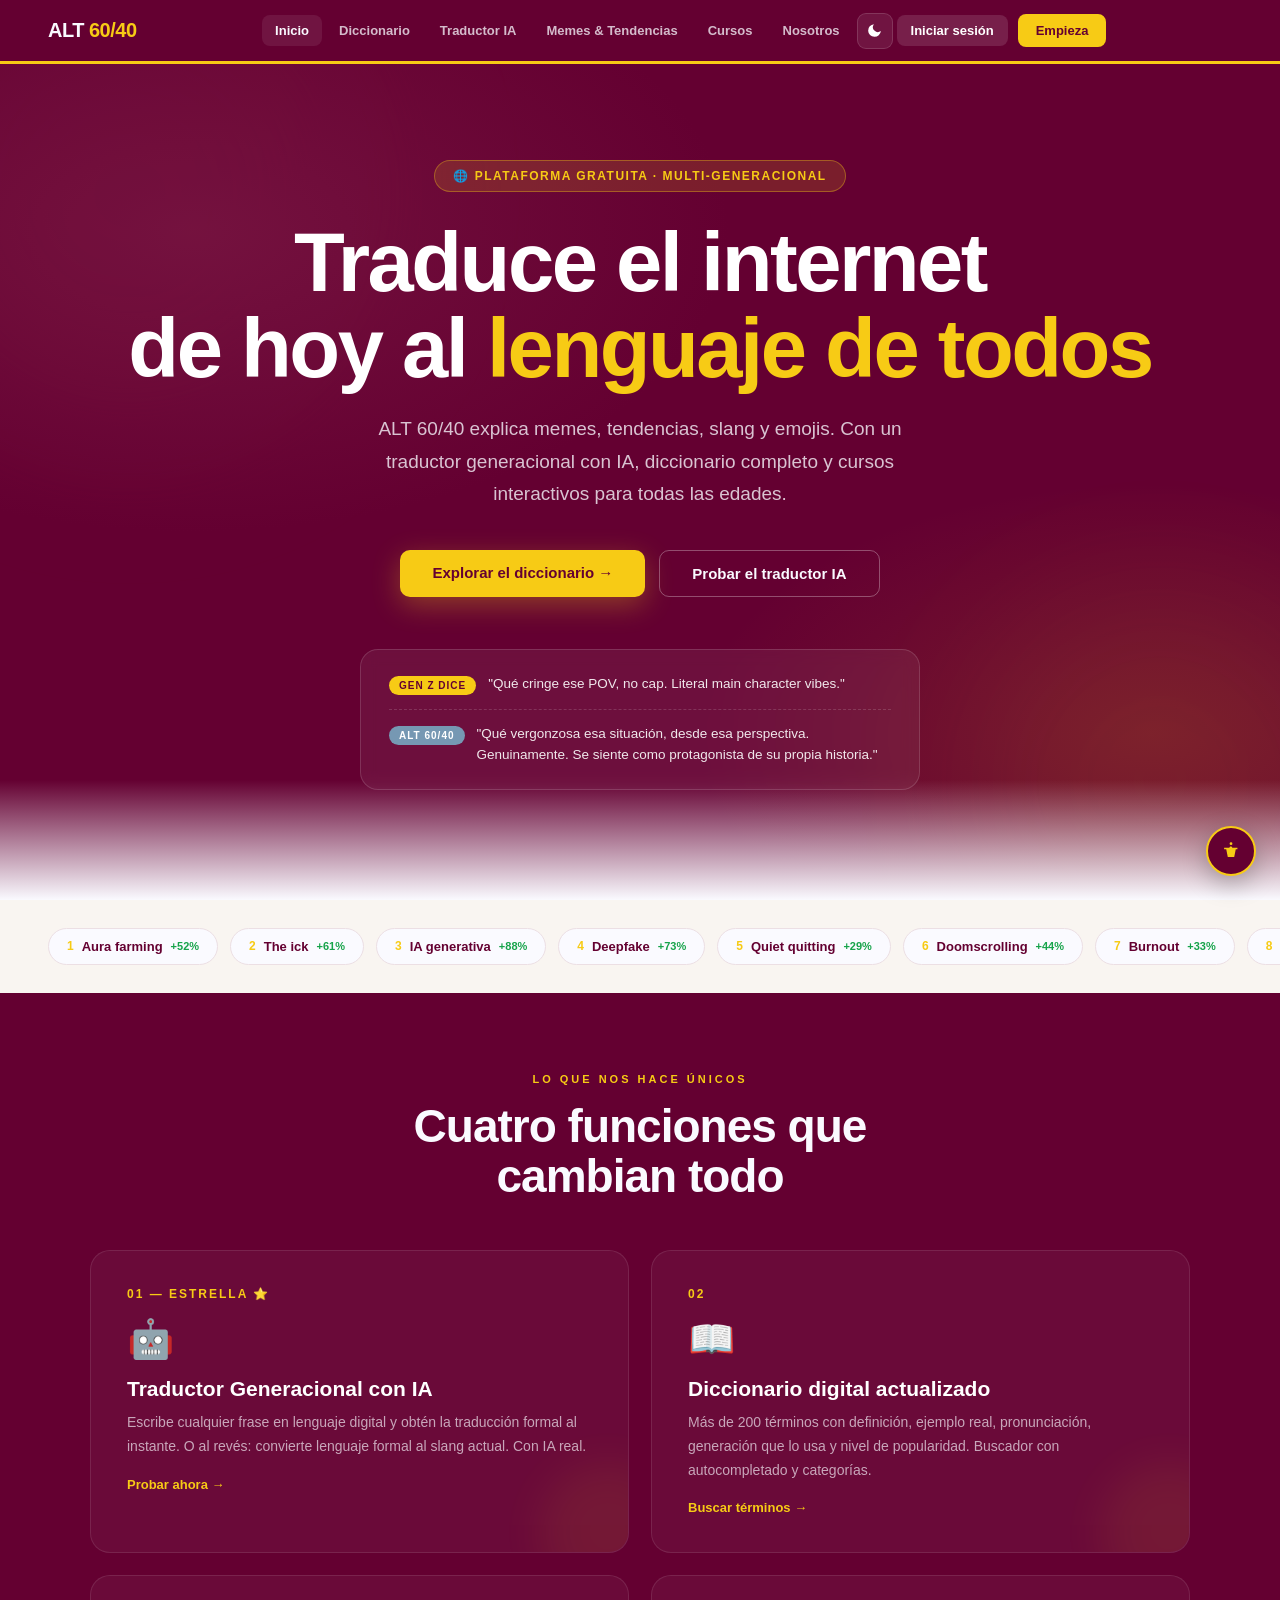
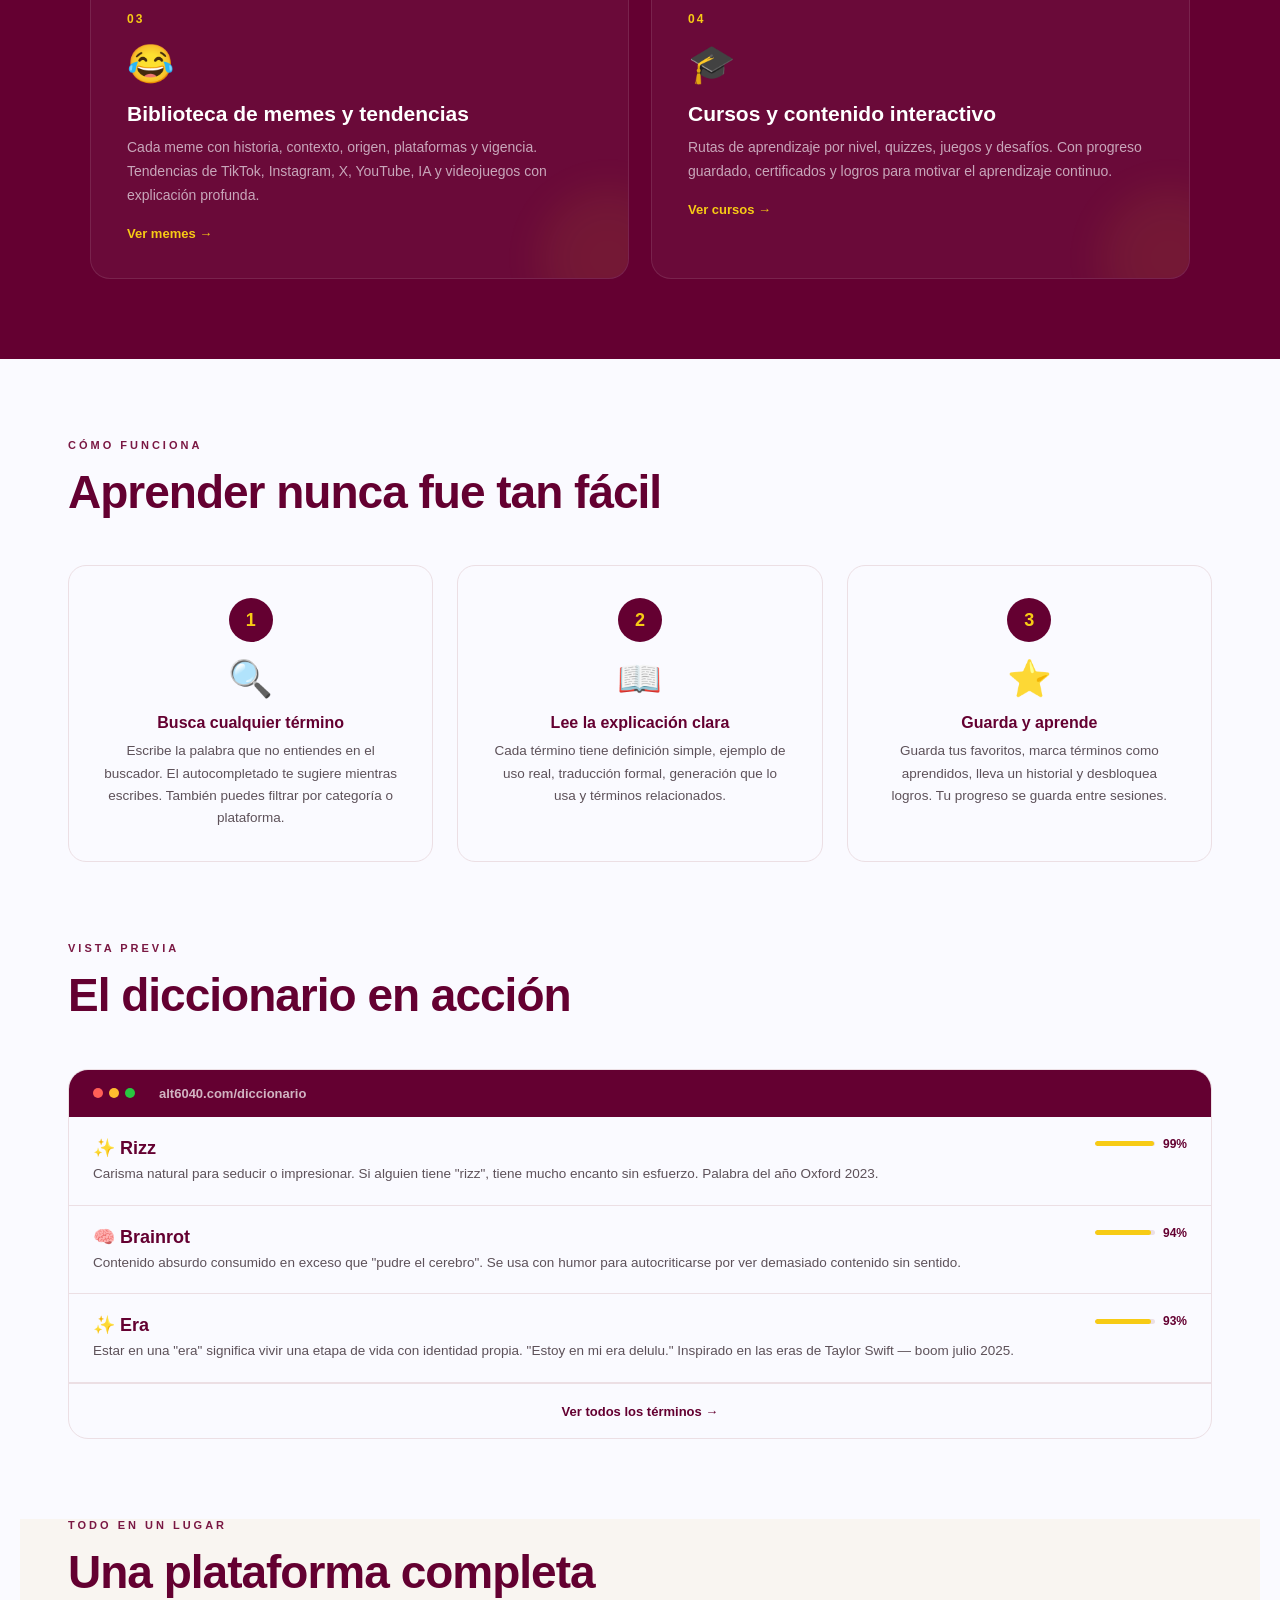
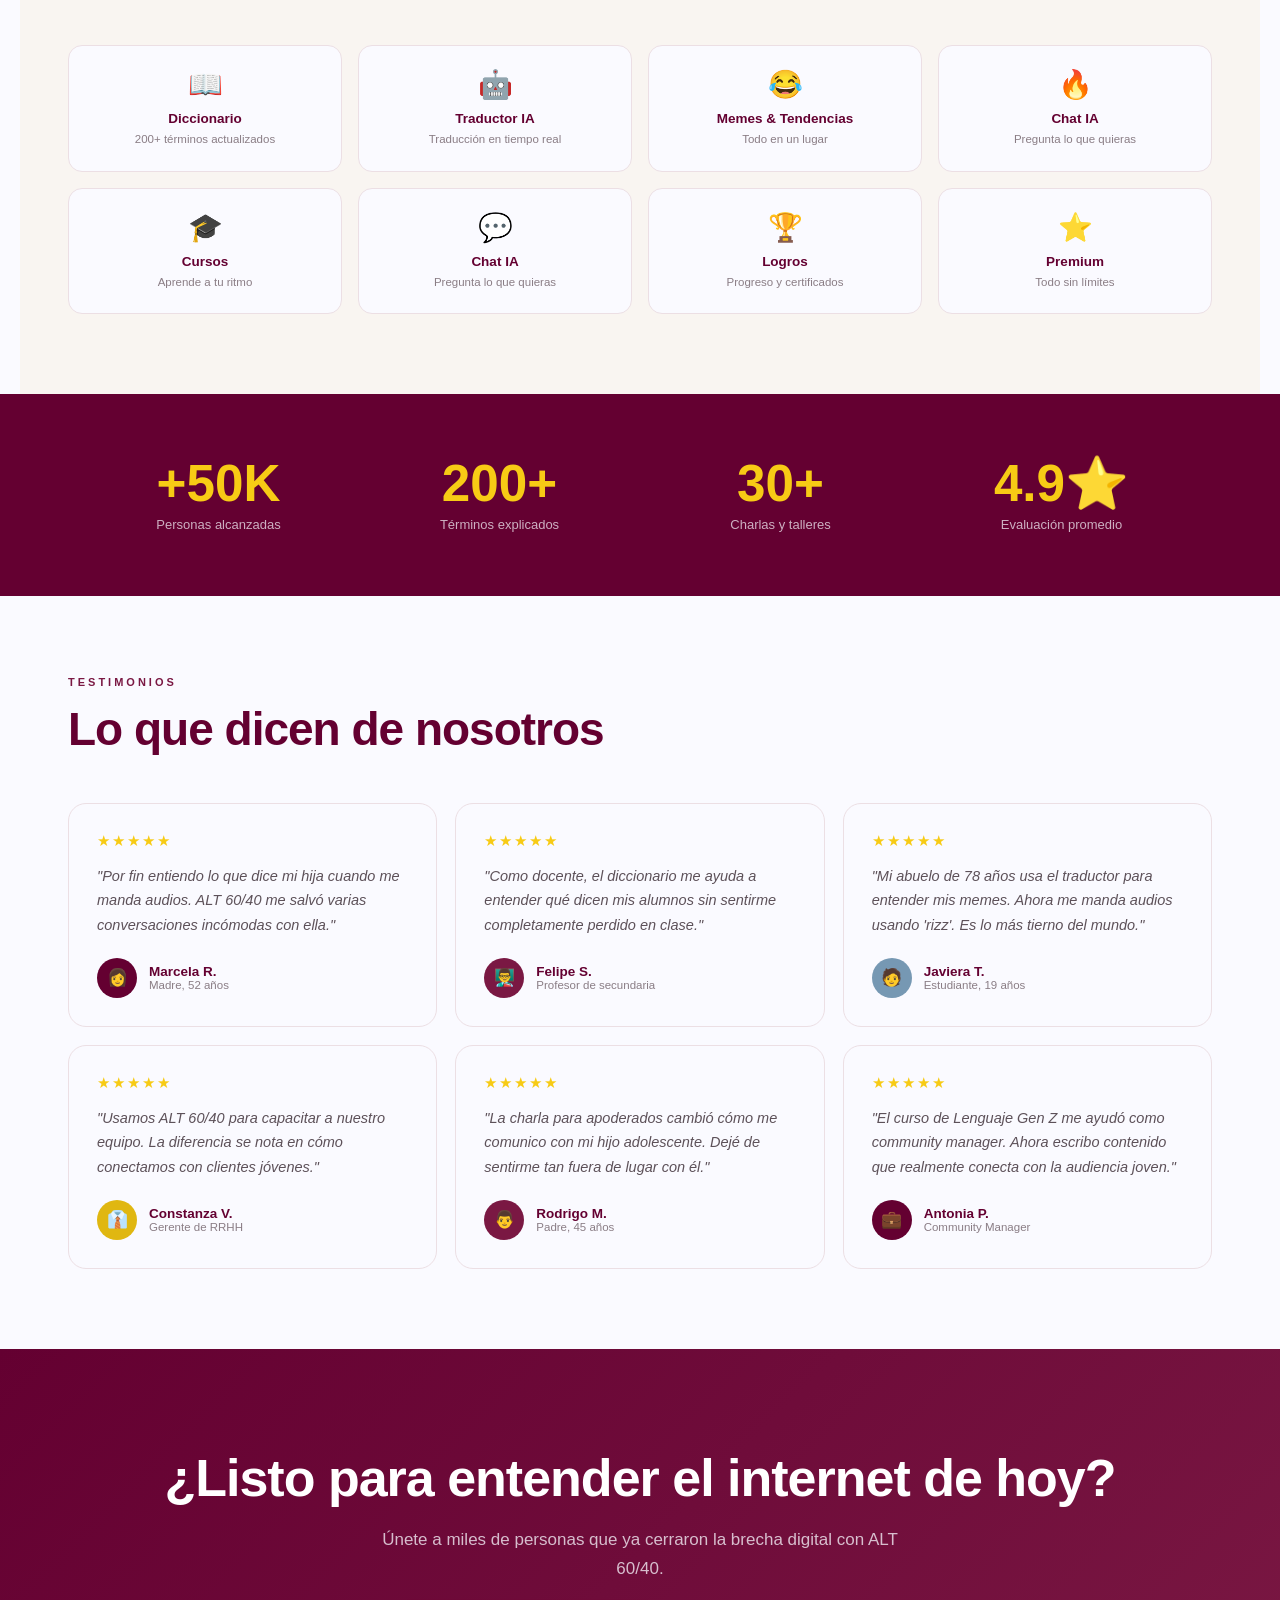
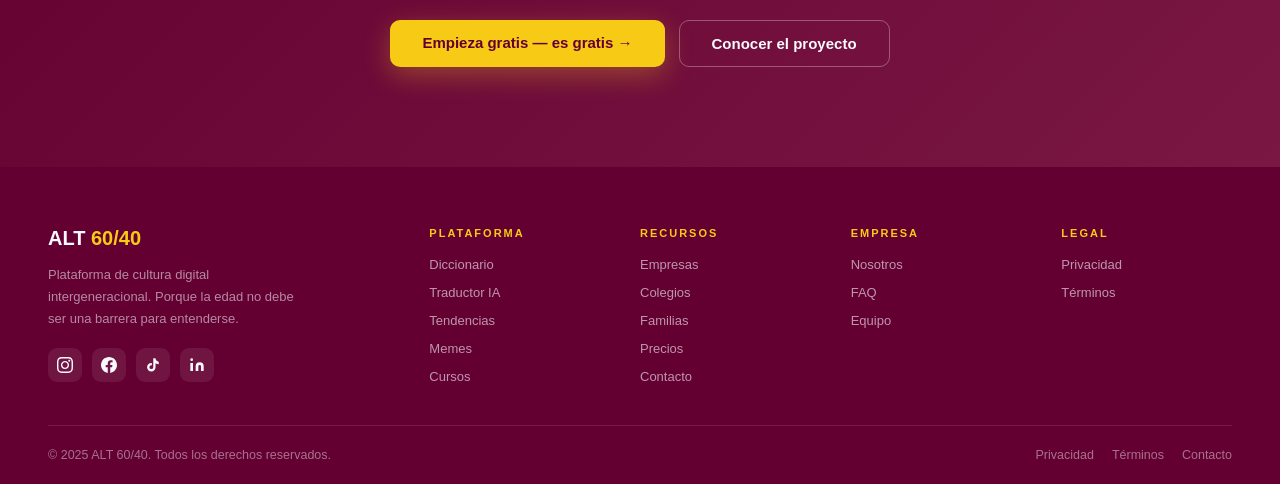
==== commit 3bd7659a: "version 5" ====
--- a/index.html
+++ b/index.html
@@ -9,7 +9,347 @@
 <meta property="og:type" content="website">
 <link rel="preconnect" href="https://fonts.googleapis.com">
 <link href="https://fonts.googleapis.com/css2?family=Space+Grotesk:wght@300;400;500;600;700;800&family=Inter:wght@300;400;500;600;700&display=swap" rel="stylesheet">
-<link rel="stylesheet" href="css/base.css">
+<style>
+/* ═══════════════════════════════════════
+   ALT 60/40 — DESIGN SYSTEM
+   ═══════════════════════════════════════ */
+:root {
+  --wine:    #640031;
+  --magenta: #7A1843;
+  --gold:    #F7CB15;
+  --steel:   #7698B3;
+  --white:   #FAFAFF;
+
+  --wine-l:  #7d0040;
+  --gold-d:  #e0b711;
+  --ink:     #2a0e1c;
+  --gray:    #8a7d85;
+  --border:  #ecdfe4;
+  --bg:      var(--white);
+  --bg-soft: #f9f5f1;
+  --card-bg: var(--white);
+  --text:    var(--ink);
+  --text-soft: #5d5159;
+
+  --fD: 'Space Grotesk', sans-serif;
+  --fB: 'Inter', sans-serif;
+  --ease: cubic-bezier(.25,.46,.45,.94);
+
+  --radius-sm: 8px;
+  --radius-md: 14px;
+  --radius-lg: 20px;
+}
+
+/* ─── DARK MODE ─── */
+html.dark {
+  --bg:      #15090f;
+  --bg-soft: #1c0e16;
+  --card-bg: #20121a;
+  --text:    #f5eef2;
+  --text-soft: #c9b8c2;
+  --border:  #3a2030;
+  --gray:    #a594a0;
+}
+
+/* ─── HIGH CONTRAST MODE ─── */
+html.contrast {
+  --wine: #4a0024;
+  --text: #000;
+  --text-soft: #000;
+  --border: #000;
+}
+html.contrast.dark {
+  --text: #fff;
+  --text-soft: #fff;
+  --border: #fff;
+  --bg: #000;
+  --bg-soft: #000;
+  --card-bg: #0a0a0a;
+}
+
+*,*::before,*::after{box-sizing:border-box;margin:0;padding:0;}
+html{scroll-behavior:smooth;}
+html.no-scroll{ overflow:hidden; }
+body{
+  font-family:var(--fB);
+  background:var(--bg);
+  color:var(--text);
+  overflow-x:hidden;
+  transition: background .25s, color .25s;
+}
+::selection { background: var(--gold); color: var(--wine); }
+a{ color:inherit; }
+img{ max-width:100%; display:block; }
+button{ font-family:inherit; }
+
+/* font-size scaling for accessibility */
+html.font-lg{ font-size:112.5%; }
+html.font-xl{ font-size:125%; }
+
+section[id], div[id]{ scroll-margin-top: 84px; }
+
+/* ─── VISIBLE FOCUS ─── */
+a:focus-visible, button:focus-visible, input:focus-visible, textarea:focus-visible, select:focus-visible, [tabindex]:focus-visible {
+  outline: 2.5px solid var(--gold);
+  outline-offset: 2px;
+}
+
+/* ─── REDUCED MOTION ─── */
+@media (prefers-reduced-motion: reduce) {
+  *, *::before, *::after { animation-duration: 0.01ms !important; animation-iteration-count: 1 !important; transition-duration: 0.01ms !important; scroll-behavior: auto !important; }
+}
+
+/* ═══ NAV ═══ */
+nav.site-nav{
+  position:sticky; top:0; z-index:500;
+  background:var(--wine);
+  display:flex; align-items:center; justify-content:space-between;
+  padding:0 48px; height:64px;
+  border-bottom: 3px solid var(--gold);
+}
+.logo{ font-family:var(--fD); font-size:20px; font-weight:800; color:var(--white); letter-spacing:-.5px; text-decoration:none; }
+.logo b{ color:var(--gold); }
+.navlinks{ display:flex; gap:4px; align-items:center; }
+.navlinks a{
+  font-family:var(--fD); font-size:13px; font-weight:600;
+  color:rgba(250,250,255,.75); text-decoration:none;
+  padding:8px 13px; border-radius:8px; transition:all .15s;
+  white-space:nowrap;
+}
+.navlinks a:hover, .navlinks a.current{ color:var(--white); background:rgba(255,255,255,.08); }
+.nav-cta{
+  background:var(--gold); color:var(--wine) !important;
+  font-weight:700 !important; padding:9px 18px !important; margin-left:6px;
+}
+.nav-cta:hover{ background:#fff !important; }
+
+.nav-icon-btn{
+  background:rgba(255,255,255,.08); border:1px solid rgba(255,255,255,.14);
+  width:36px; height:36px; border-radius:9px; cursor:pointer;
+  display:flex; align-items:center; justify-content:center;
+  transition:background .15s; flex-shrink:0;
+}
+.nav-icon-btn:hover{ background:rgba(255,255,255,.18); }
+.nav-icon-btn svg{ width:17px; height:17px; }
+
+.nav-right{ display:flex; align-items:center; gap:8px; }
+
+.nav-avatar-btn{
+  width:36px; height:36px; border-radius:50%;
+  background:var(--gold); color:var(--wine);
+  display:flex; align-items:center; justify-content:center;
+  font-family:var(--fD); font-weight:700; font-size:13px;
+  cursor:pointer; border:none; flex-shrink:0;
+}
+
+/* hamburger (mobile only) */
+.hamburger{
+  display:none; flex-direction:column; gap:4px; cursor:pointer;
+  background:none; border:none; padding:8px; width:36px; height:36px;
+  align-items:center; justify-content:center;
+}
+.hamburger span{ width:20px; height:2px; background:var(--white); border-radius:2px; transition:all .2s; }
+.hamburger.open span:nth-child(1){ transform:translateY(6px) rotate(45deg); }
+.hamburger.open span:nth-child(2){ opacity:0; }
+.hamburger.open span:nth-child(3){ transform:translateY(-6px) rotate(-45deg); }
+
+.mobile-drawer{
+  display:none; position:fixed; top:64px; left:0; right:0; bottom:0; z-index:480;
+  background:var(--wine); padding:24px; overflow-y:auto;
+}
+.mobile-drawer.open{ display:block; }
+.mobile-drawer a{
+  display:block; font-family:var(--fD); font-size:17px; font-weight:600;
+  color:var(--white); text-decoration:none; padding:14px 4px;
+  border-bottom:1px solid rgba(255,255,255,.1);
+}
+
+/* ═══ FOOTER ═══ */
+footer.site-footer{ background:var(--wine); padding:60px 48px 0; }
+.footer-grid{
+  max-width:1240px; margin:0 auto;
+  display:grid; grid-template-columns:2fr 1fr 1fr 1fr 1fr; gap:40px;
+  padding-bottom:40px; border-bottom:1px solid rgba(255,255,255,.1);
+}
+.f-logo{ font-family:var(--fD); font-size:20px; font-weight:800; color:var(--white); margin-bottom:14px; }
+.f-logo b{ color:var(--gold); }
+.f-desc{ font-size:13px; color:rgba(250,250,255,.55); line-height:1.7; max-width:260px; margin-bottom:18px; }
+.f-social{ display:flex; gap:10px; }
+.f-social a{
+  width:34px; height:34px; border-radius:9px; background:rgba(255,255,255,.08);
+  display:flex; align-items:center; justify-content:center; transition:background .15s;
+}
+.f-social a:hover{ background:var(--gold); }
+.f-social svg{ width:16px; height:16px; fill:var(--white); }
+.f-social a:hover svg{ fill:var(--wine); }
+.f-col-title{ font-family:var(--fD); font-size:11px; font-weight:700; letter-spacing:2px; text-transform:uppercase; color:var(--gold); margin-bottom:16px; }
+.f-links{ list-style:none; display:flex; flex-direction:column; gap:10px; }
+.f-links a{ font-size:13px; color:rgba(250,250,255,.6); text-decoration:none; transition:color .2s; }
+.f-links a:hover{ color:var(--gold); }
+.footer-bottom{
+  max-width:1240px; margin:0 auto; padding:22px 0;
+  display:flex; justify-content:space-between; align-items:center; flex-wrap:wrap; gap:12px;
+}
+.footer-bottom p{ font-size:12.5px; color:rgba(250,250,255,.45); }
+.footer-bottom-links{ display:flex; gap:18px; flex-wrap:wrap; }
+.footer-bottom-links a{ font-size:12.5px; color:rgba(250,250,255,.45); text-decoration:none; }
+.footer-bottom-links a:hover{ color:var(--gold); }
+
+/* ═══ SHARED BUTTONS ═══ */
+.btn-gold{
+  background:var(--gold); color:var(--wine);
+  font-family:var(--fD); font-weight:700; font-size:15px;
+  padding:14px 32px; border-radius:10px; border:none; cursor:pointer;
+  text-decoration:none; display:inline-block; transition:all .2s;
+  box-shadow:0 8px 28px rgba(247,203,21,.3);
+}
+.btn-gold:hover{ background:#fff; transform:translateY(-2px); box-shadow:0 12px 36px rgba(247,203,21,.4); }
+.btn-outline{
+  background:transparent; color:var(--white);
+  font-family:var(--fD); font-weight:700; font-size:15px;
+  padding:14px 32px; border-radius:10px; border:1.5px solid rgba(255,255,255,.3); cursor:pointer;
+  text-decoration:none; display:inline-block; transition:all .2s;
+}
+.btn-outline:hover{ border-color:var(--white); background:rgba(255,255,255,.08); transform:translateY(-2px); }
+.btn-wine{
+  background:var(--wine); color:#fff;
+  font-family:var(--fD); font-weight:700; font-size:14px;
+  padding:12px 26px; border-radius:9px; border:none; cursor:pointer;
+  text-decoration:none; display:inline-block; transition:all .2s;
+}
+.btn-wine:hover{ background:var(--magenta); transform:translateY(-2px); }
+.btn-ghost-wine{
+  background:transparent; color:var(--wine); border:1.5px solid var(--border);
+  font-family:var(--fD); font-weight:700; font-size:13px;
+  padding:10px 22px; border-radius:9px; cursor:pointer; transition:all .15s;
+  text-decoration:none; display:inline-block;
+}
+.btn-ghost-wine:hover{ border-color:var(--wine); background:#f5eef1; }
+
+/* ═══ SECTION BASE ═══ */
+.section{ max-width:1240px; margin:0 auto; padding:80px 48px; }
+.eyebrow{
+  font-family:var(--fD); font-size:11px; font-weight:700;
+  letter-spacing:3px; text-transform:uppercase; color:var(--magenta);
+  margin-bottom:16px;
+}
+.eyebrow.on-dark{ color:var(--gold); }
+.sec-title{
+  font-family:var(--fD); font-size:clamp(28px,4vw,46px); font-weight:800;
+  letter-spacing:-1px; line-height:1.1; color:var(--wine); margin-bottom:18px;
+}
+html.dark .sec-title{ color:var(--gold); }
+.sec-title.on-dark{ color:var(--white); }
+.sec-body{ font-size:16px; line-height:1.75; color:var(--text-soft); max-width:640px; }
+
+/* ═══ PAGE HERO (subpages) ═══ */
+.page-hero{
+  background: var(--wine);
+  background-image:
+    radial-gradient(ellipse 70% 60% at 15% 20%, rgba(122,24,67,.7) 0%, transparent 60%),
+    radial-gradient(ellipse 60% 50% at 90% 80%, rgba(247,203,21,.12) 0%, transparent 60%);
+  padding:64px 48px; text-align:center;
+}
+.page-hero-eyebrow{
+  display:inline-flex; align-items:center; gap:8px;
+  background:rgba(247,203,21,.15); border:1px solid rgba(247,203,21,.35);
+  color:var(--gold); font-family:var(--fD); font-size:12px; font-weight:700;
+  letter-spacing:1.5px; text-transform:uppercase;
+  padding:7px 16px; border-radius:100px; margin-bottom:20px;
+}
+.page-hero-title{
+  font-family:var(--fD); font-weight:800;
+  font-size:clamp(30px,5vw,52px); color:var(--white);
+  line-height:1.08; letter-spacing:-1.5px;
+}
+.page-hero-sub{
+  font-size:16px; color:rgba(250,250,255,.78);
+  max-width:560px; margin:18px auto 0; line-height:1.7; font-weight:300;
+}
+
+/* ═══ REVEAL ═══ */
+.reveal{ opacity:0; transform:translateY(28px); transition:opacity .65s var(--ease), transform .65s var(--ease); }
+.reveal.visible{ opacity:1; transform:none; }
+
+/* ═══ TOAST ═══ */
+#toast-host{ position:fixed; bottom:24px; left:50%; transform:translateX(-50%); z-index:9999; display:flex; flex-direction:column; gap:8px; align-items:center; }
+.toast{
+  background:var(--wine); color:#fff; font-family:var(--fB); font-size:13.5px; font-weight:500;
+  padding:12px 22px; border-radius:100px; box-shadow:0 10px 30px rgba(0,0,0,.25);
+  display:flex; align-items:center; gap:8px;
+  animation: toastIn .25s var(--ease);
+}
+@keyframes toastIn{ from{opacity:0;transform:translateY(10px);} to{opacity:1;transform:none;} }
+
+/* ═══ MODAL BASE ═══ */
+.modal-overlay{
+  display:none; position:fixed; inset:0; background:rgba(20,5,12,.6);
+  z-index:2000; align-items:center; justify-content:center; padding:20px;
+  backdrop-filter: blur(3px);
+}
+.modal-overlay.open{ display:flex; }
+.modal-box{
+  background:var(--card-bg); border-radius:var(--radius-lg);
+  width:min(420px,100%); padding:36px; position:relative;
+  max-height:90vh; overflow-y:auto;
+  animation: modalIn .25s var(--ease);
+}
+@keyframes modalIn{ from{opacity:0;transform:scale(.96) translateY(8px);} to{opacity:1;transform:none;} }
+.modal-close{
+  position:absolute; top:18px; right:18px; background:none; border:none;
+  font-size:22px; color:var(--gray); cursor:pointer; line-height:1; padding:4px;
+}
+.modal-close:hover{ color:var(--wine); }
+
+/* ═══ A11Y WIDGET ═══ */
+#a11y-toggle{
+  position:fixed; bottom:24px; right:24px; z-index:1000;
+  width:50px; height:50px; border-radius:50%;
+  background:var(--wine); border:2px solid var(--gold); cursor:pointer;
+  display:flex; align-items:center; justify-content:center;
+  box-shadow:0 8px 24px rgba(0,0,0,.25); transition:transform .2s;
+}
+#a11y-toggle:hover{ transform:scale(1.08); }
+#a11y-toggle svg{ width:22px; height:22px; fill:var(--gold); }
+
+#a11y-panel{
+  display:none; position:fixed; bottom:84px; right:24px; z-index:1000;
+  background:var(--card-bg); border:1.5px solid var(--border); border-radius:16px;
+  padding:20px; width:240px; box-shadow:0 16px 48px rgba(0,0,0,.2);
+}
+#a11y-panel.open{ display:block; }
+.a11y-row{ display:flex; align-items:center; justify-content:space-between; padding:10px 0; border-bottom:1px solid var(--border); }
+.a11y-row:last-child{ border-bottom:none; }
+.a11y-label{ font-size:13px; font-weight:600; color:var(--text); }
+.a11y-btns{ display:flex; gap:4px; }
+.a11y-mini-btn{
+  width:28px; height:28px; border-radius:6px; border:1.5px solid var(--border);
+  background:var(--bg); color:var(--text); cursor:pointer; font-size:12px; font-weight:700;
+}
+.a11y-mini-btn.active{ background:var(--wine); color:#fff; border-color:var(--wine); }
+.a11y-toggle-switch{
+  width:38px; height:22px; border-radius:100px; background:var(--border); position:relative; cursor:pointer; border:none;
+}
+.a11y-toggle-switch::after{
+  content:''; position:absolute; top:2px; left:2px; width:18px; height:18px; border-radius:50%;
+  background:#fff; transition:transform .2s;
+}
+.a11y-toggle-switch.on{ background:var(--wine); }
+.a11y-toggle-switch.on::after{ transform:translateX(16px); }
+
+/* ═══ RESPONSIVE ═══ */
+@media(max-width:1000px){
+  nav.site-nav{ padding:0 20px; }
+  .navlinks{ display:none; }
+  .hamburger{ display:flex; }
+  .section{ padding:56px 20px; }
+  .page-hero{ padding:48px 20px; }
+  .footer-grid{ grid-template-columns:1fr 1fr; padding:0 20px 32px; }
+  footer.site-footer{ padding:40px 0 0; }
+  .footer-bottom{ padding:20px; flex-direction:column; text-align:center; }
+}
+
+</style>
 <style>
 /* ── HERO ── */
 .hero{background:var(--wine);background-image:radial-gradient(ellipse 70% 60% at 15% 20%,rgba(122,24,67,.7),transparent 60%),radial-gradient(ellipse 60% 50% at 90% 80%,rgba(247,203,21,.12),transparent 60%);padding:96px 48px 110px;text-align:center;position:relative;overflow:hidden;}
@@ -299,9 +639,1186 @@
 </section>
 
 <div id="site-footer-placeholder"></div>
-<script src="js/app-core.js"></script>
-<script src="js/data.js"></script>
-<script src="js/components.js"></script>
+<script>
+/* ═══════════════════════════════════════
+   ALT 60/40 — APP CORE (shared state & utils)
+   Persisted via localStorage. No real backend —
+   this simulates auth/progress for the prototype.
+   ═══════════════════════════════════════ */
+
+const ALT = {
+  STORE_KEY: 'alt6040_state',
+
+  defaultState() {
+    return {
+      user: null, // { name, email, initials }
+      favorites: [],        // array of term ids
+      history: [],          // array of {term, ts}
+      learned: [],          // array of term ids marked "aprendida"
+      courseProgress: {},   // { courseId: percent }
+      achievements: [],     // array of achievement ids unlocked
+      darkMode: false,
+      fontSize: 'base',     // base | lg | xl
+      highContrast: false,
+    };
+  },
+
+  state: null,
+
+  load() {
+    try {
+      const raw = localStorage.getItem(this.STORE_KEY);
+      this.state = raw ? Object.assign(this.defaultState(), JSON.parse(raw)) : this.defaultState();
+    } catch(e) {
+      this.state = this.defaultState();
+    }
+    return this.state;
+  },
+
+  save() {
+    localStorage.setItem(this.STORE_KEY, JSON.stringify(this.state));
+  },
+
+  /* ── AUTH (simulated) ── */
+  login(name, email) {
+    const initials = name.trim().split(/\s+/).map(w => w[0]).slice(0,2).join('').toUpperCase();
+    this.state.user = { name: name.trim(), email: email.trim(), initials: initials || 'U' };
+    this.save();
+  },
+  loginWithGoogle() {
+    this.login('Usuario Google', 'usuario@gmail.com');
+  },
+  logout() {
+    this.state.user = null;
+    this.save();
+  },
+  isLoggedIn() { return !!this.state.user; },
+
+  /* ── FAVORITES ── */
+  toggleFavorite(termId) {
+    const i = this.state.favorites.indexOf(termId);
+    if (i >= 0) { this.state.favorites.splice(i,1); } else { this.state.favorites.push(termId); }
+    this.save();
+    return this.state.favorites.includes(termId);
+  },
+  isFavorite(termId) { return this.state.favorites.includes(termId); },
+
+  /* ── HISTORY ── */
+  addHistory(termLabel) {
+    this.state.history = this.state.history.filter(h => h.term !== termLabel);
+    this.state.history.unshift({ term: termLabel, ts: Date.now() });
+    this.state.history = this.state.history.slice(0, 20);
+    this.save();
+  },
+
+  /* ── LEARNED WORDS ── */
+  markLearned(termId) {
+    if (!this.state.learned.includes(termId)) {
+      this.state.learned.push(termId);
+      this.save();
+      this.checkAchievements();
+    }
+  },
+
+  /* ── COURSE PROGRESS ── */
+  setCourseProgress(courseId, percent) {
+    this.state.courseProgress[courseId] = percent;
+    this.save();
+    this.checkAchievements();
+  },
+  getCourseProgress(courseId) { return this.state.courseProgress[courseId] || 0; },
+
+  /* ── ACHIEVEMENTS ── */
+  ACHIEVEMENT_DEFS: [
+    { id: 'first_word',  name: 'Primer meme aprendido', desc: 'Aprendiste tu primera palabra', icon: '🎉', check: s => s.learned.length >= 1 },
+    { id: 'hundred',     name: '100 términos descubiertos', desc: 'Marcaste 100 palabras como aprendidas', icon: '💯', check: s => s.learned.length >= 100 },
+    { id: 'expert',      name: 'Nivel Experto', desc: 'Completaste un curso avanzado', icon: '🎓', check: s => Object.values(s.courseProgress).some(p => p >= 100) },
+    { id: 'streak',      name: 'Racha de aprendizaje', desc: 'Visitaste el diccionario 3 veces', icon: '🔥', check: s => s.history.length >= 3 },
+    { id: 'collector',   name: 'Coleccionista', desc: 'Guardaste 5 palabras favoritas', icon: '⭐', check: s => s.favorites.length >= 5 },
+  ],
+
+  checkAchievements() {
+    let unlocked = false;
+    this.ACHIEVEMENT_DEFS.forEach(def => {
+      if (!this.state.achievements.includes(def.id) && def.check(this.state)) {
+        this.state.achievements.push(def.id);
+        unlocked = true;
+        this.toast(`🏆 Logro desbloqueado: ${def.name}`);
+      }
+    });
+    if (unlocked) this.save();
+  },
+
+  /* ── DARK MODE ── */
+  applyDarkMode() {
+    document.documentElement.classList.toggle('dark', this.state.darkMode);
+  },
+  toggleDarkMode() {
+    this.state.darkMode = !this.state.darkMode;
+    this.applyDarkMode();
+    this.save();
+  },
+
+  /* ── ACCESSIBILITY ── */
+  applyA11y() {
+    document.documentElement.classList.remove('font-lg','font-xl');
+    if (this.state.fontSize === 'lg') document.documentElement.classList.add('font-lg');
+    if (this.state.fontSize === 'xl') document.documentElement.classList.add('font-xl');
+    document.documentElement.classList.toggle('contrast', this.state.highContrast);
+  },
+  setFontSize(size) {
+    this.state.fontSize = size;
+    this.applyA11y();
+    this.save();
+  },
+  toggleContrast() {
+    this.state.highContrast = !this.state.highContrast;
+    this.applyA11y();
+    this.save();
+  },
+  readPageAloud() {
+    if (!('speechSynthesis' in window)) { this.toast('Lectura en voz alta no disponible en este navegador'); return; }
+    const main = document.querySelector('main') || document.body;
+    const text = main.innerText.slice(0, 4000);
+    const utter = new SpeechSynthesisUtterance(text);
+    utter.lang = 'es-ES';
+    speechSynthesis.cancel();
+    speechSynthesis.speak(utter);
+    this.toast('🔊 Leyendo página en voz alta...');
+  },
+  stopReading() {
+    speechSynthesis.cancel();
+  },
+
+  /* ── TOAST ── */
+  toast(msg, ms=3200) {
+    let host = document.getElementById('toast-host');
+    if (!host) {
+      host = document.createElement('div');
+      host.id = 'toast-host';
+      document.body.appendChild(host);
+    }
+    const el = document.createElement('div');
+    el.className = 'toast';
+    el.textContent = msg;
+    host.appendChild(el);
+    setTimeout(() => { el.style.opacity = '0'; el.style.transition='opacity .3s'; setTimeout(()=>el.remove(), 300); }, ms);
+  },
+
+  /* ── COPY TO CLIPBOARD ── */
+  copyText(text, successMsg='Copiado al portapapeles') {
+    navigator.clipboard.writeText(text).then(() => this.toast('✅ ' + successMsg)).catch(() => this.toast('No se pudo copiar'));
+  },
+
+  /* ── SHARE ── */
+  shareContent(title, text, url) {
+    if (navigator.share) {
+      navigator.share({ title, text, url }).catch(()=>{});
+    } else {
+      this.copyText(url || window.location.href, 'Enlace copiado para compartir');
+    }
+  },
+
+  init() {
+    this.load();
+    this.applyDarkMode();
+    this.applyA11y();
+    this.renderNavAuthState();
+    this.checkAchievements();
+  },
+
+  /* update header avatar/login button based on auth state across pages */
+  renderNavAuthState() {
+    const loginBtn = document.getElementById('navLoginBtn');
+    const avatarBtn = document.getElementById('navAvatarBtn');
+    if (!loginBtn && !avatarBtn) return;
+    if (this.isLoggedIn()) {
+      if (loginBtn) loginBtn.style.display = 'none';
+      if (avatarBtn) { avatarBtn.style.display = 'flex'; avatarBtn.textContent = this.state.user.initials; }
+    } else {
+      if (loginBtn) loginBtn.style.display = 'inline-block';
+      if (avatarBtn) avatarBtn.style.display = 'none';
+    }
+  }
+};
+
+ALT.load();
+ALT.applyDarkMode();
+ALT.applyA11y();
+
+document.addEventListener('DOMContentLoaded', () => {
+  ALT.init();
+
+  /* ── mobile hamburger ── */
+  const hamburger = document.getElementById('hamburgerBtn');
+  const drawer = document.getElementById('mobileDrawer');
+  if (hamburger && drawer) {
+    hamburger.addEventListener('click', () => {
+      hamburger.classList.toggle('open');
+      drawer.classList.toggle('open');
+      document.documentElement.classList.toggle('no-scroll', drawer.classList.contains('open'));
+    });
+    drawer.querySelectorAll('a').forEach(a => a.addEventListener('click', () => {
+      hamburger.classList.remove('open');
+      drawer.classList.remove('open');
+      document.documentElement.classList.remove('no-scroll');
+    }));
+  }
+
+  /* ── dark mode toggle button ── */
+  document.querySelectorAll('[data-dark-toggle]').forEach(btn => {
+    btn.addEventListener('click', () => ALT.toggleDarkMode());
+  });
+
+  /* ── a11y panel ── */
+  const a11yToggle = document.getElementById('a11y-toggle');
+  const a11yPanel = document.getElementById('a11y-panel');
+  if (a11yToggle && a11yPanel) {
+    a11yToggle.addEventListener('click', () => a11yPanel.classList.toggle('open'));
+    document.addEventListener('click', (e) => {
+      if (!a11yPanel.contains(e.target) && !a11yToggle.contains(e.target)) a11yPanel.classList.remove('open');
+    });
+  }
+
+  /* ── login modal wiring ── */
+  const loginBtn = document.getElementById('navLoginBtn');
+  const loginModal = document.getElementById('loginModal');
+  if (loginBtn && loginModal) {
+    loginBtn.addEventListener('click', () => loginModal.classList.add('open'));
+  }
+
+  /* ── avatar click -> go to profile ── */
+  const avatarBtn = document.getElementById('navAvatarBtn');
+  if (avatarBtn) {
+    avatarBtn.addEventListener('click', () => { window.location.href = 'perfil.html'; });
+  }
+
+  /* ── scroll reveal (works across pages) ── */
+  const io = new IntersectionObserver(entries => {
+    entries.forEach(e => { if (e.isIntersecting) e.target.classList.add('visible'); });
+  }, { threshold: .08 });
+  document.querySelectorAll('.reveal').forEach(r => io.observe(r));
+});
+
+</script>
+<script>
+/* ════════════════════════════════════════════════════════
+   ALT 60/40 — DATA COMPLETA
+   Multi-generacional · Actualizado julio 2026
+   Gen Alpha · Gen Z · Millennials · Gen X · Boomers
+   ════════════════════════════════════════════════════════ */
+
+/* ──────────────────────────────────────────────────────
+   DICCIONARIO — 55 términos con ejemplos expandidos
+   ────────────────────────────────────────────────────── */
+const TERMS = [
+
+  /* ═══ GEN ALPHA (2013+) ═══ */
+  {
+    id:'skibidi', word:'Skibidi', pron:'/ski-bi-di/', category:'memes', generation:'Gen Alpha',
+    tags:['Gen Alpha','2023','Viral'], date:'~2023', popularity:97, emoji:'🚽',
+    definition:'Originado en la serie viral "Skibidi Toilet" de YouTube (cabezas humanas en inodoros en guerra). Funciona como palabra comodín: algo absurdo, raro, random o sin sentido. Es el idioma nativo de Gen Alpha.',
+    example:'"Eso fue completamente skibidi, no tiene sentido pero me reí 10 minutos."',
+    example2:'"¿Por qué estás siendo tan skibidi hoy? Nada de lo que dices tiene lógica."',
+    example3:'"Ese video de YouTube es puro skibidi Ohio, no puedo creer que alguien lo hizo."',
+    synonyms:['Random','Absurdo','Sin sentido'], related:['brainrot','gyat'],
+    platforms:['YouTube','TikTok'], formalTranslation:'Algo absurdo o sin sentido aparente'
+  },
+  {
+    id:'gyat', word:'Gyat', pron:'/yat/', category:'slang', generation:'Gen Alpha',
+    tags:['Gen Alpha','2022'], date:'~2022', popularity:78, emoji:'😱',
+    definition:'Interjección de asombro exagerado. Viene de "goddamn" pronunciado rapidísimo. Se usa para reaccionar ante algo impactante, sorprendente o impresionante.',
+    example:'"¡Gyat! No puedo creer que sacó 7 sin ir a clases en todo el semestre."',
+    example2:'"Gyat bro, ese precio estaba en oferta hace una hora y ya se acabó."',
+    example3:'"¡GYAT! Mira quién llegó a la fiesta — no lo invitamos."',
+    synonyms:['¡Dios mío!','¡Wow!','¡Increíble!'], related:['skibidi','brainrot'],
+    platforms:['TikTok'], formalTranslation:'Expresión de asombro o sorpresa intensa ante algo inesperado'
+  },
+  {
+    id:'brainrot', word:'Brainrot', pron:'/bréin-rot/', category:'memes', generation:'Gen Alpha / Gen Z',
+    tags:['Gen Alpha','Gen Z','2023','Popular'], date:'~2023', popularity:94, emoji:'🧠',
+    definition:'Contenido absurdo, repetitivo y sin valor que "pudre el cerebro" de tanto verlo. Se usa con humor para autocriticarse. Si entiendes todos los memes de Skibidi Toilet, ya tienes brainrot.',
+    example:'"Llevo 4 horas viendo TikTok a las 3am. Esto es puro brainrot y no me arrepiento."',
+    example2:'"Mi recomendado de YouTube es solo videos de gatos y conspiraciones. Tengo brainrot severo."',
+    example3:'"Las cosas que me dan risa ya no tienen sentido para nadie más. Brainrot nivel experto."',
+    synonyms:['Contenido basura','Adicción digital'], related:['skibidi','npc'],
+    platforms:['YouTube','TikTok'], formalTranslation:'Deterioro cognitivo humorístico por consumo excesivo de contenido banal'
+  },
+
+  /* ═══ GEN Z (1997-2012) ═══ */
+  {
+    id:'rizz', word:'Rizz', pron:'/riz/', category:'slang', generation:'Gen Z',
+    tags:['Gen Z','2022','Viral','Oxford 2023'], date:'~2022', popularity:99, emoji:'✨',
+    definition:'Carisma natural para seducir o impresionar sin aparente esfuerzo. Palabra del Año Oxford 2023. "Unspoken rizz" es el nivel supremo: conquistas sin decir ni una sola palabra. Puedes "tener rizz" o "no tener rizz".',
+    example:'"No hace nada especial y todos lo adoran — tiene un unspoken rizz impresionante."',
+    example2:'"Intenté hablarle y lo arruiné todo. Definitivamente no tengo rizz."',
+    example3:'"¿Cómo te fue con ella?" "Mal, perdí todo el rizz cuando me trabé diciendo mi nombre."',
+    synonyms:['Carisma','Encanto natural','Don de gentes'], related:['aura','sigma','delulu'],
+    platforms:['TikTok','Instagram','X'], formalTranslation:'Carisma natural para generar atracción sin esfuerzo visible'
+  },
+  {
+    id:'aura', word:'Aura', pron:'/áu-ra/', category:'slang', generation:'Gen Alpha / Gen Z',
+    tags:['Gen Alpha','Gen Z','2023','Viral'], date:'~2023', popularity:95, emoji:'🌟',
+    definition:'Energía o presencia carismática que proyecta una persona. "Farmar aura" (2025-2026) es acumular puntos de carisma haciendo cosas geniales. "Perder aura" es hacer algo vergonzoso. El sistema de puntos lo decide la comunidad.',
+    example:'"Perdió 1000 puntos de aura cuando se cayó entrando al salón con todos mirando."',
+    example2:'"Llegó al trabajo con café, look impecable y el proyecto listo: +5000 aura pura."',
+    example3:'"Contesté mal en clase cuando no sabía la respuesta. Aura en negativo, literalmente."',
+    synonyms:['Presencia','Carisma','Energía'], related:['rizz','sigma'],
+    platforms:['TikTok','Instagram'], formalTranslation:'Presencia carismática que proyecta una persona en su entorno'
+  },
+  {
+    id:'delulu', word:'Delulu', pron:'/de-lu-lu/', category:'slang', generation:'Gen Z',
+    tags:['Gen Z','TikTok','2023','Popular'], date:'~2023', popularity:88, emoji:'🌙',
+    definition:'Diminutivo de "delusional" (delirante). Se usa con humor y cariño para describir expectativas poco realistas, especialmente en lo amoroso. "Ser delulu" es un estado de vida que muchos abrazan conscientemente.',
+    example:'"Estoy completamente delulu pensando que me va a escribir después de 3 semanas de silencio."',
+    example2:'"Sé que no me conoce en persona, pero en mi cabeza ya tenemos 3 hijos. Soy muy delulu."',
+    example3:'"¿Delulu? Sí. ¿Voy a parar? No. Manifestar es parte del proceso."',
+    synonyms:['Ilusa/o','Con esperanzas exageradas'], related:['main-character','rizz'],
+    platforms:['TikTok','Instagram'], formalTranslation:'Tener expectativas poco realistas sobre una situación romántica'
+  },
+  {
+    id:'era', word:'Era', pron:'/é-ra/', category:'slang', generation:'Gen Z',
+    tags:['Gen Z','2023','Popular'], date:'~2023', popularity:93, emoji:'⭐',
+    definition:'Estar en una "era" es vivir una etapa de vida con identidad definida. Inspirado en las eras de Taylor Swift. En 2026 todo se convierte en una era: gym, paz mental, villana, productividad.',
+    example:'"Estoy en mi era de no contestar mensajes y priorizar mi paz interior."',
+    example2:'"Oficialmente entré a mi era de gym. Llevo 3 días. Esperemos que dure."',
+    example3:'"Esta es mi era villana: nada de disculpas, nada de explicaciones."',
+    synonyms:['Fase','Etapa','Período'], related:['delulu','main-character'],
+    platforms:['TikTok','Instagram','X'], formalTranslation:'Atravesando una etapa de vida con identidad y propósito definidos'
+  },
+  {
+    id:'the-ick', word:'The ick', pron:'/de-ik/', category:'slang', generation:'Gen Z',
+    tags:['Gen Z','2022','Popular'], date:'~2022', popularity:89, emoji:'🤢',
+    definition:'Repulsión instantánea e irreversible que surge al ver algo que hace la persona que te gusta. No tiene cura conocida. Una vez que da "the ick", la atracción se fue para siempre.',
+    example:'"Me dio el ick cuando lo vi corriendo raro detrás del bus. Ya no puedo verlo igual."',
+    example2:'"¿Sabes qué me dio el ick? Que manda voz en vez de texto. No lo puedo superar."',
+    example3:'"The ick más raro: tomaba el yogur y hacía ruido al final. Adiós para siempre."',
+    synonyms:['Repulsión','Me bajó','Ya no me gusta'], related:['delulu','ghostear'],
+    platforms:['TikTok','Instagram'], formalTranslation:'Repulsión súbita e irreversible hacia alguien que antes atraía'
+  },
+  {
+    id:'no-cap', word:'No cap', pron:'/no-kap/', category:'slang', generation:'Gen Z',
+    tags:['Gen Z','2019','Popular'], date:'~2019', popularity:91, emoji:'🧢',
+    definition:'"Sin mentira" / "en serio". "Cap" significa mentira en slang. "No cap" = te lo juro, es verdad. Una de las expresiones más usadas para dar énfasis a una afirmación.',
+    example:'"Este restaurante es el mejor que fui en mi vida, no cap."',
+    example2:'"No cap, el examen estuvo facilísimo. Todos lo reprobaron pero estuvo fácil."',
+    example3:'"¿Esto está bueno de verdad o lo dices?" "No cap, te lo juro, está increíble."',
+    synonyms:['En serio','Te lo juro','Facts'], related:['lowkey','bussin'],
+    platforms:['TikTok','Instagram','X'], formalTranslation:'Te lo aseguro, es completamente cierto y sin exageración'
+  },
+  {
+    id:'slay', word:'Slay', pron:'/sléi/', category:'slang', generation:'Gen Z',
+    tags:['Gen Z','2019'], date:'~2019 (cultura ballroom)', popularity:86, emoji:'💅',
+    definition:'Elogio máximo: alguien lo hizo de manera excepcional. Viene de la cultura ballroom afroamericana de los 80s, masificado por RuPaul\'s Drag Race. "Slay queen" es la forma de decírselo a alguien.',
+    example:'"Ese look es un slay absoluto, deberías ir así siempre."',
+    example2:'"Presentó el proyecto con tanta confianza. Slay total, todos aplaudieron."',
+    example3:'"¿Cómo me veo?" "Slay. Literal slay. No cambies nada."',
+    synonyms:['Lo rompiste','Lo clavaste','Impresionante'], related:['aura','rizz'],
+    platforms:['Instagram','TikTok','X'], formalTranslation:'Hiciste algo de manera excepcional y con gran estilo'
+  },
+  {
+    id:'caught-4k', word:'Caught in 4K', pron:'/kot in ful-kei/', category:'slang', generation:'Gen Z',
+    tags:['Gen Z','2020','Viral'], date:'~2020', popularity:85, emoji:'📸',
+    definition:'Ser pillado haciendo algo con evidencia irrefutable. La cultura del celular hizo que todo quede grabado. No hay escapatoria posible.',
+    example:'"Te vieron comprando McDonald\'s con la dieta activa. Caught in 4K."',
+    example2:'"Le dijo a todos que estaba enfermo y lo pillaron en el partido. Caught in 4K brutal."',
+    example3:'"Me grabaron durmiendo en clases y lo subieron al grupo. Caught in 4K sin compasión."',
+    synonyms:['Pillado','En evidencia','Sin coartada'], related:['ratio','no-cap'],
+    platforms:['TikTok','Instagram','X'], formalTranslation:'Ser descubierto en flagrante con evidencia irrefutable'
+  },
+  {
+    id:'understood-assignment', word:'Understood the assignment', pron:'/an-dér-stud de a-sáin-ment/', category:'slang', generation:'Gen Z',
+    tags:['Gen Z','2021','Viral'], date:'~2021', popularity:84, emoji:'📋',
+    definition:'Elogio máximo: alguien entendió exactamente qué se esperaba y lo hizo de manera impecable. Si te lo dicen, lo hiciste perfecto.',
+    example:'"Llegó al evento con el look exacto — clearly understood the assignment."',
+    example2:'"Le pedí que trajera algo para la reunión y llegó con presentación, aperitivos y resumen. Entendió el assignment completamente."',
+    example3:'"El chef nuevo understood the assignment: menú perfecto, presentación perfecta, precio razonable."',
+    synonyms:['Lo entendió','Lo clavó'], related:['slay','rizz'],
+    platforms:['TikTok','Instagram','X'], formalTranslation:'Cumplió exactamente con lo esperado, de manera sobresaliente'
+  },
+  {
+    id:'rent-free', word:'Rent free', pron:'/rent-frí/', category:'slang', generation:'Gen Z / Millennials',
+    tags:['Gen Z','Millennials','2020'], date:'~2020', popularity:76, emoji:'🏠',
+    definition:'Cuando algo o alguien ocupa tu mente constantemente sin que puedas evitarlo. "Vive en tu cabeza sin pagar arriendo." Puede ser una canción, una persona, un momento vergonzoso.',
+    example:'"Esa canción vive en mi cabeza rent free desde hace tres semanas."',
+    example2:'"El comentario que me hizo hace un mes sigue viviendo rent free en mi cabeza a las 3am."',
+    example3:'"Él no piensa en mí pero yo lo tengo rent free 24/7. Clásico."',
+    synonyms:['No puedo dejar de pensar','Me obsesioné'], related:['delulu','main-character'],
+    platforms:['X','TikTok'], formalTranslation:'Algo que ocupa tu mente constantemente de forma involuntaria'
+  },
+  {
+    id:'pov', word:'POV', pron:'/pi-ou-vi/', category:'tiktok', generation:'Gen Z',
+    tags:['Gen Z','TikTok','2020'], date:'~2020', popularity:95, emoji:'📹',
+    definition:'"Point of View". Formato de video/texto donde el espectador es el protagonista de la situación. "POV: tu mamá te llama" te pone a ti dentro de la escena.',
+    example:'"POV: llevas 6 horas jugando y tu mamá acaba de cortar el internet."',
+    example2:'"POV: eres el único que estudió para el examen y el profe lo suspendió."',
+    example3:'"POV: tu jefe te llama el viernes a las 5:59pm."',
+    synonyms:['Perspectiva','Punto de vista'], related:['main-character','npc'],
+    platforms:['TikTok','Instagram'], formalTranslation:'Desde la perspectiva del protagonista de la situación descrita'
+  },
+  {
+    id:'npc', word:'NPC', pron:'/en-pi-si/', category:'gaming', generation:'Gen Z / Millennials',
+    tags:['Gen Z','Gaming','2022'], date:'~2022', popularity:80, emoji:'🤖',
+    definition:'"Non-Playable Character": personaje sin criterio propio de videojuego. Alguien que actúa sin pensar, sigue a la masa y repite lo mismo sin originalidad.',
+    example:'"Deja de actuar como NPC y da tu propia opinión por una vez."',
+    example2:'"Todos en esa reunión eran NPCs: nadie preguntó nada, nadie dijo nada, todos asintieron."',
+    example3:'"¿Votó porque le dijeron que votara?" "NPC máximo. No sabe ni por qué."',
+    synonyms:['Robot','Autómata','Sin criterio'], related:['brainrot','sigma'],
+    platforms:['X','TikTok','Reddit'], formalTranslation:'Persona que actúa mecánicamente sin pensamiento crítico propio'
+  },
+  {
+    id:'sigma', word:'Sigma', pron:'/sig-ma/', category:'memes', generation:'Gen Alpha / Gen Z',
+    tags:['Gen Alpha','Gen Z','2021'], date:'~2021', popularity:90, emoji:'🐺',
+    definition:'Alguien independiente que no busca aprobación social. Trabaja en silencio, obtiene resultados. El "sigma grindset" popularizó el concepto como meme motivacional, primero irónico y luego adoptado en serio.',
+    example:'"Ese tipo es muy sigma: nunca sube nada a redes pero siempre está logrando cosas."',
+    example2:'"Sigma move: se fue antes que terminara la reunión porque ya había dado su aporte."',
+    example3:'"No necesita que nadie sepa lo que hace. Puro sigma."',
+    synonyms:['Independiente','Lobo solitario'], related:['rizz','aura'],
+    platforms:['YouTube','TikTok','Reddit'], formalTranslation:'Persona independiente que opera sin buscar validación social'
+  },
+  {
+    id:'mid', word:'Mid', pron:'/mid/', category:'slang', generation:'Gen Z',
+    tags:['Gen Z','2021'], date:'~2021', popularity:75, emoji:'😐',
+    definition:'Mediocre. Del montón. No es un insulto grave pero es definitivo: sin nada especial, exactamente en el medio.',
+    example:'"La película nueva estuvo mid, no la recomendaría pero tampoco diría que es mala."',
+    example2:'"Probé el restaurante que tanto recomendaban. Estuvo mid. Decepcionante con esa expectativa."',
+    example3:'"¿Cómo estuvo el concierto?" "Mid. Llegó tarde, cantó poca música nueva y se fue rápido."',
+    synonyms:['Mediocre','Normalito','Del montón'], related:['cringe','ratio'],
+    platforms:['X','TikTok'], formalTranslation:'De calidad mediocre, sin aspectos positivos ni negativos destacables'
+  },
+  {
+    id:'cringe', word:'Cringe', pron:'/krinch/', category:'slang', generation:'Millennials / Gen Z',
+    tags:['Gen Z','Millennials','2015'], date:'~2015', popularity:88, emoji:'😬',
+    definition:'Algo que produce vergüenza ajena intensa. El equivalente moderno de "qué pena ajena". Puede ser una situación, persona, contenido o comportamiento.',
+    example:'"Vi el video donde intentó bailar en la reunión de trabajo. Tan cringe que cerré la app."',
+    example2:'"Ese comentario en Instagram fue el cringe más grande del año."',
+    example3:'"Releer mis mensajes de hace 5 años es puro cringe. ¿Por qué era así?"',
+    synonyms:['Vergüenza ajena','Incómodo','Bochornoso'], related:['mid','ratio'],
+    platforms:['YouTube','X','Reddit'], formalTranslation:'Algo que provoca vergüenza ajena o incomodidad intensa al observarlo'
+  },
+  {
+    id:'ghostear', word:'Ghostear', pron:'/gos-te-ar/', category:'slang', generation:'Gen Z / Millennials',
+    tags:['Gen Z','Millennials','2019'], date:'~2019', popularity:85, emoji:'👻',
+    definition:'Desaparecer sin explicación. Dejar de responder mensajes abruptamente como si te convirtieras en un fantasma. Muy común en citas y amistades digitales.',
+    example:'"Me ghosteó después de tres semanas hablando todos los días. Sin una sola palabra."',
+    example2:'"Le mandé 5 mensajes en 3 días. Me ghosteó con clase. Ni visto le dio."',
+    example3:'"Ghosteé a alguien una vez y todavía me siento culpable años después."',
+    synonyms:['Desaparecer','Dejar en visto'], related:['the-ick','lowkey'],
+    platforms:['WhatsApp','Instagram','Tinder'], formalTranslation:'Cesar toda comunicación con alguien sin dar ninguna explicación'
+  },
+  {
+    id:'lowkey', word:'Lowkey', pron:'/lou-ki/', category:'slang', generation:'Gen Z / Millennials',
+    tags:['Gen Z','Millennials','2018'], date:'~2018', popularity:79, emoji:'🤫',
+    definition:'Algo que se hace o siente de manera discreta. "Lowkey me gustó" = aunque no lo admitiría públicamente. Su opuesto es "highkey" (abierto, sin vergüenza).',
+    example:'"Lowkey me gustó la película aunque dije que era malísima."',
+    example2:'"Lowkey envidio su vida, no lo voy a decir en voz alta pero es verdad."',
+    example3:'"¿Quieres ir?" "Lowkey sí, pero no quiero parecer muy emocionada."',
+    synonyms:['En secreto','Discretamente','Un poco'], related:['no-cap','delulu'],
+    platforms:['Instagram','X'], formalTranslation:'De manera discreta o sin querer reconocerlo públicamente'
+  },
+  {
+    id:'main-character', word:'Main character', pron:'/méin-ká-rak-ter/', category:'tiktok', generation:'Gen Z',
+    tags:['Gen Z','2021','TikTok'], date:'~2021', popularity:87, emoji:'🎬',
+    definition:'Sentirte el protagonista de tu propia película. Todo gira en torno a ti. Puede ser aspiracional ("hoy es mi día de main character") o irónico.',
+    example:'"Hoy me levanté con energía de main character: café en mano, look perfecto, todo salió bien."',
+    example2:'"Se peleó con el profe por no tener razón. Main character que no da vergüenza ajena."',
+    example3:'"Estoy viviendo mi era de main character: todo lo que toco sale bien esta semana."',
+    synonyms:['Protagonista','Centro del universo'], related:['pov','delulu'],
+    platforms:['TikTok','Instagram'], formalTranslation:'Sentirse protagonista central de la propia historia de vida'
+  },
+  {
+    id:'ratio', word:'Ratio', pron:'/réi-shio/', category:'twitter', generation:'Millennials / Gen Z',
+    tags:['Millennials','Gen Z','2017'], date:'~2017', popularity:73, emoji:'📊',
+    definition:'En X/Twitter: cuando una respuesta tiene más likes que el tweet original. Si te "ratean", tu opinión fue rechazada masivamente. Forma de medir desacuerdo en internet.',
+    example:'"Lo ratearon con 80K likes en la respuesta versus 300 en su tweet. Definitivo."',
+    example2:'"Dijo algo controvertial y en 2 horas tenía ratio de 50 a 1. Se fue silenciado."',
+    example3:'"¿Borró el tweet?" "Sí, lo ratearon tan fuerte que no le quedó otra."',
+    synonyms:['Vapuleado','Aplastado'], related:['cringe','mid'],
+    platforms:['X/Twitter'], formalTranslation:'Recibir más respuestas críticas que apoyo en una publicación digital'
+  },
+  {
+    id:'bussin', word:"Bussin'", pron:'/bá-sin/', category:'slang', generation:'Gen Z',
+    tags:['Gen Z','2021'], date:'~2021', popularity:82, emoji:'🍕',
+    definition:'Algo increíblemente bueno, especialmente comida. Viene del slang afroamericano. Si está "bussin", es el mayor elogio posible.',
+    example:'"Probé ese nuevo local de ramen y estaba absolutamente bussin\'."',
+    example2:'"La abuela hizo sus empanadas. Bussin\' como siempre, nadie las supera."',
+    example3:'"¿Cómo estuvo la comida?" "Bussin\' fr fr, volví dos veces en el mismo día."',
+    synonyms:['Buenísimo','Riquísimo','Está fire'], related:['fire','no-cap'],
+    platforms:['TikTok'], formalTranslation:'Algo de excelente calidad, especialmente referido a la comida'
+  },
+
+  /* ═══ MILLENNIALS (1981-1996) ═══ */
+  {
+    id:'yolo', word:'YOLO', pron:'/yó-lo/', category:'slang', generation:'Millennials',
+    tags:['Millennials','2011','Viral'], date:'~2011', popularity:60, emoji:'🎉',
+    definition:'"You Only Live Once". El lema generacional de los Millennials. Justificaba decisiones impulsivas. Popularizado por Drake en 2011. Hoy se usa con ironía nostálgica.',
+    example:'"Gasté todos mis ahorros en el viaje a Europa. YOLO, ya ahorraré después."',
+    example2:'"YOLO decía a los 23. Ahora a los 35 pago las consecuencias de ese YOLO."',
+    example3:'"¿Por qué sacaste un crédito para ese viaje?" "Era el 2013. YOLO. No preguntes más."',
+    synonyms:['Solo se vive una vez','Carpe diem'], related:['fomo','adulting'],
+    platforms:['Instagram','Twitter','Vine'], formalTranslation:'Solo se vive una vez, hay que aprovechar cada momento'
+  },
+  {
+    id:'fomo', word:'FOMO', pron:'/fó-mo/', category:'slang', generation:'Millennials / Gen Z',
+    tags:['Millennials','Gen Z','2013'], date:'~2013', popularity:78, emoji:'😰',
+    definition:'"Fear Of Missing Out". Ansiedad de sentir que todos están en algo divertido menos tú. Las redes sociales lo intensificaron. Hoy existe "JOMO" (Joy of Missing Out) como su antídoto Millennial.',
+    example:'"Tenía FOMO de no ir a la fiesta pero al final dicen que estuvo aburrida."',
+    example2:'"El FOMO me arruinó dos años. Iba a todo aunque no quisiera. Ya no más."',
+    example3:'"¿Fuiste?" "No, y cero FOMO. Finalmente aprendí a quedarme en casa sin culpa."',
+    synonyms:['Miedo a perderse algo','Ansiedad social'], related:['yolo','jomo'],
+    platforms:['Instagram','WhatsApp'], formalTranslation:'Ansiedad por la posibilidad de perderse experiencias sociales importantes'
+  },
+  {
+    id:'adulting', word:'Adulting', pron:'/á-dul-ting/', category:'slang', generation:'Millennials',
+    tags:['Millennials','2015'], date:'~2015', popularity:65, emoji:'🧾',
+    definition:'Hacer cosas de adulto: pagar cuentas, cocinar, ir al médico. Los Millennials convirtieron la vida adulta en un verbo con humor y resignación.',
+    example:'"Pasé todo el sábado haciendo adulting: banco, supermercado, lavandería."',
+    example2:'"Adulting hit different cuando tienes que llamar al médico tú mismo y no manda tu mamá."',
+    example3:'"Compré un aceite de oliva caro porque era bueno para la salud. Adulting nivel avanzado."',
+    synonyms:['Responsabilidades adultas','Ser grande'], related:['burnout','quiet-quitting'],
+    platforms:['Twitter','Instagram'], formalTranslation:'Cumplir con responsabilidades propias de la vida adulta'
+  },
+  {
+    id:'stan', word:'Stan', pron:'/stan/', category:'slang', generation:'Millennials / Gen Z',
+    tags:['Millennials','Gen Z','2000','Eminem'], date:'~2000, viral 2016', popularity:80, emoji:'🎤',
+    definition:'Fan extremo y devoto de alguien o algo. Viene de la canción "Stan" de Eminem (2000). Se usa como sustantivo ("soy stan de Taylor") o verbo ("stannear"). También puede ser un poco obsesivo.',
+    example:'"Llevo 10 años siendo stan de Beyoncé. Conozco cada nota de cada álbum."',
+    example2:'"Stanneo a ese escritor desde los 15 años. Leí todos sus libros 3 veces."',
+    example3:'"El fandom de esa banda tiene stans de todos los países. Es una comunidad entera."',
+    synonyms:['Fan acérrimo','Fanático devoto'], related:['fandom','parasocial'],
+    platforms:['Twitter','Instagram','TikTok'], formalTranslation:'Seguidor extremadamente devoto de un artista o figura pública'
+  },
+  {
+    id:'quiet-quitting', word:'Quiet quitting', pron:'/kuáiet-kíting/', category:'trabajo', generation:'Millennials / Gen Z',
+    tags:['Millennials','Gen Z','Trabajo','2022'], date:'~2022', popularity:82, emoji:'💼',
+    definition:'No renunciar, sino hacer exactamente lo que pide el contrato: nada más, nada menos. Sin horas extra, sin correos de noche. La respuesta a la hustle culture.',
+    example:'"Empecé el quiet quitting: a las 6pm apago el computador. Cambió mi vida."',
+    example2:'"Mi jefe me pidió que llegara temprano sin pago extra. Quiet quitting activado."',
+    example3:'"¿Qué es el quiet quitting?" "Hacer tu trabajo bien pero no ser esclavo de él."',
+    synonyms:['Desconexión laboral','Hacer lo mínimo acordado'], related:['burnout','adulting'],
+    platforms:['LinkedIn','TikTok','Reddit'], formalTranslation:'Cumplir estrictamente con las obligaciones laborales sin exceder las expectativas'
+  },
+  {
+    id:'burnout', word:'Burnout', pron:'/bérn-aut/', category:'trabajo', generation:'Millennials / Gen X',
+    tags:['Millennials','Gen X','Trabajo','2019'], date:'OMS 2019', popularity:85, emoji:'🔥',
+    definition:'Agotamiento crónico por trabajo excesivo. La OMS lo reconoció como síndrome en 2019. Los Millennials fueron la primera generación en nombrarlo masivamente.',
+    example:'"Llegué al burnout total: no podía abrir el computador sin sentir pánico."',
+    example2:'"Tres años sin vacaciones reales. El burnout llegó de golpe y no pude trabajar por meses."',
+    example3:'"¿Cómo sabes que tienes burnout?" "Cuando lo que antes amabas ahora te da ansiedad."',
+    synonyms:['Agotamiento laboral','Desgaste profesional'], related:['quiet-quitting','hustle-culture'],
+    platforms:['LinkedIn','Twitter','Reddit'], formalTranslation:'Síndrome de agotamiento crónico producido por el estrés laboral sostenido'
+  },
+  {
+    id:'basic', word:'Basic', pron:'/béi-sik/', category:'slang', generation:'Millennials / Gen Z',
+    tags:['Millennials','Gen Z','2013'], date:'~2013', popularity:62, emoji:'☕',
+    definition:'Alguien que sigue tendencias mainstream sin cuestionarlas. Surgió como crítica, hoy se usa con humor propio. "Ser basic" ya no es insulto para muchos.',
+    example:'"Soy la persona más basic del mundo: Pumpkin Spice Latte, velas y Taylor Swift en otoño."',
+    example2:'"¿Me juzgas por ser basic?" "No, lo básico existe por algo. Si está bueno, está bueno."',
+    example3:'"Toda mi decoración viene de IKEA y Zara Home. Básica y orgullosa."',
+    synonyms:['Convencional','Mainstream'], related:['cringe','mid'],
+    platforms:['Twitter','Instagram'], formalTranslation:'Persona que sigue tendencias populares de forma predecible sin originalidad'
+  },
+
+  /* ═══ GEN X / BOOMERS ═══ */
+  {
+    id:'ok-boomer', word:'OK Boomer', pron:'/ok-bú-mer/', category:'slang', generation:'Gen Z / Millennials → Boomers',
+    tags:['Gen Z','Millennials','2019','Viral'], date:'~2019', popularity:70, emoji:'🙄',
+    definition:'Respuesta sarcástica a opiniones percibidas como anticuadas o desconectadas de la realidad actual. Definió el conflicto generacional de su época. Hoy se usa con ironía.',
+    example:'"Me dijo que solo hay que trabajar más duro para comprar una casa. OK Boomer."',
+    example2:'"OK Boomer lo usan ahora también con Millennials nostálgicos. El círculo se cierra."',
+    example3:'"Se lo dije a mi papá y casi nos peleamos. Aprendí a no usarlo en familia."',
+    synonyms:['Lo que digas (con ironía)'], related:['cringe','adulting'],
+    platforms:['TikTok','Twitter'], formalTranslation:'Respuesta irónica que desestima una opinión percibida como anticuada'
+  },
+  {
+    id:'fake-news', word:'Fake news', pron:'/féik-niuz/', category:'ia', generation:'Boomers / Gen X',
+    tags:['Boomers','Gen X','2016','Vigente 2026'], date:'~2016', popularity:80, emoji:'📰',
+    definition:'Noticias falsas presentadas como reales. Explotó en 2016. En 2026, la IA generativa multiplicó el problema: hay artículos generados por IA y deepfakes que parecen noticias reales.',
+    example:'"Mi abuela me mandó una noticia falsa que fue desmentida hace 2 años."',
+    example2:'"Antes costaba más hacer fake news. Con IA ahora cualquiera puede en minutos."',
+    example3:'"¿Cómo sabes que es fake news?" "Busca la fuente original. Si no existe, es falso."',
+    synonyms:['Desinformación','Noticia falsa','Bulo'], related:['deepfake','infoxicacion'],
+    platforms:['WhatsApp','Facebook','X'], formalTranslation:'Noticias falsas o desinformación presentada con apariencia de veracidad'
+  },
+  {
+    id:'infoxicacion', word:'Infoxicación', pron:'/in-fok-si-ka-ción/', category:'ia', generation:'Boomers / Gen X',
+    tags:['Boomers','Gen X','IA','2020'], date:'~2020, vigente 2026', popularity:68, emoji:'📱',
+    definition:'Saturación cognitiva por exceso de información digital. Notificaciones, cadenas de WhatsApp, noticias. Muy relevante para personas que adoptaron la tecnología de adultos.',
+    example:'"Mi papá tiene infoxicación: le llegan 200 mensajes de WhatsApp al día y no sabe cuáles son reales."',
+    example2:'"Tengo infoxicación crónica. 15 notificaciones antes de levantarme de la cama."',
+    example3:'"La infoxicación genera parálisis: tanta información que no se puede decidir nada."',
+    synonyms:['Saturación informativa','Sobrecarga digital'], related:['fake-news','doom-scrolling'],
+    platforms:['WhatsApp','Facebook','Correo'], formalTranslation:'Saturación cognitiva producida por exceso de información digital'
+  },
+  {
+    id:'doom-scrolling', word:'Doomscrolling', pron:'/dum-skró-ling/', category:'slang', generation:'Millennials / Gen X / Boomers',
+    tags:['Millennials','Gen X','2020'], date:'~2020', popularity:76, emoji:'😰',
+    definition:'Seguir consumiendo noticias negativas aunque generen ansiedad. Durante la pandemia explotó. En 2026 es hábito documentado que afecta la salud mental de todas las generaciones.',
+    example:'"Me quedé haciendo doomscrolling hasta las 2am leyendo noticias malas. Amanecí con ansiedad."',
+    example2:'"El doomscrolling es adictivo porque el cerebro busca información de amenazas. Mecanismo de supervivencia."',
+    example3:'"Borré las apps de noticias del celular. El doomscrolling me estaba enfermando."',
+    synonyms:['Consumo compulsivo de noticias'], related:['fake-news','infoxicacion','digital-detox'],
+    platforms:['X','Instagram','News apps'], formalTranslation:'Consumo compulsivo de contenido negativo a pesar del malestar que genera'
+  },
+  {
+    id:'digital-detox', word:'Digital detox', pron:'/dí-ji-tal-dí-toks/', category:'slang', generation:'Gen X / Millennials',
+    tags:['Gen X','Millennials','Boomers','2015'], date:'~2015', popularity:70, emoji:'🌿',
+    definition:'Período deliberado de desconexión de dispositivos digitales. Puede ser un fin de semana, vacaciones o horas al día. Respuesta a la adicción tecnológica.',
+    example:'"Me hice un digital detox de 10 días en el campo. Volví siendo otra persona."',
+    example2:'"Digital detox de fin de semana: celular en el cajón viernes a las 7pm hasta el domingo."',
+    example3:'"Mis hijos necesitan un digital detox. Tres horas de pantalla al día es suficiente."',
+    synonyms:['Desconexión digital','Pausa tecnológica'], related:['burnout','doomscrolling'],
+    platforms:['Todas'], formalTranslation:'Período de desconexión voluntaria de dispositivos y plataformas digitales'
+  },
+  {
+    id:'deepfake', word:'Deepfake', pron:'/díp-féik/', category:'ia', generation:'Todas las generaciones',
+    tags:['IA','2019','Crisis 2026'], date:'~2019, crítico 2026', popularity:88, emoji:'🎭',
+    definition:'Video o audio falso generado por IA que hace parecer que alguien dijo o hizo algo que nunca ocurrió. En 2026 es la crisis de desinformación más grave. Afecta política y vida cotidiana.',
+    example:'"Circuló un deepfake del presidente diciendo cosas que nunca dijo. Millones lo creyeron."',
+    example2:'"¿Ese video es real?" "No sé. En 2026 ya no se puede saber sin verificar."',
+    example3:'"Hicieron un deepfake de mi artista favorito diciendo cosas horribles. Es espantoso."',
+    synonyms:['Video falso con IA','Imagen artificial'], related:['fake-news','ia-generativa'],
+    platforms:['TikTok','YouTube','X'], formalTranslation:'Contenido audiovisual manipulado mediante IA para suplantar identidades'
+  },
+  {
+    id:'ia-generativa', word:'IA generativa', pron:'/i-a-je-ne-ra-tí-va/', category:'ia', generation:'Todas las generaciones',
+    tags:['IA','2023','Masivo 2026'], date:'~2023, masivo 2026', popularity:95, emoji:'🤖',
+    definition:'IA capaz de crear texto, imágenes, audio y video originales. ChatGPT, Claude, Gemini, DALL-E son ejemplos. En 2026 está en casi todas las aplicaciones del día a día.',
+    example:'"Usé IA generativa para escribir el correo difícil que no podía redactar. Quedó perfecto."',
+    example2:'"Toda la oficina usa IA generativa ahora. Quien no la usa está quedando atrás."',
+    example3:'"Mi mamá descubrió la IA generativa y me manda imágenes Ghibli de la familia todos los días."',
+    synonyms:['IA creativa','ChatGPT','Claude'], related:['deepfake','fake-news'],
+    platforms:['Web','Apps','WhatsApp'], formalTranslation:'Inteligencia artificial capaz de producir contenido original de texto, imagen o audio'
+  },
+  {
+    id:'hustle-culture', word:'Hustle culture', pron:'/há-sel-kál-cher/', category:'trabajo', generation:'Gen X / Millennials',
+    tags:['Gen X','Millennials','Trabajo','2015'], date:'~2015', popularity:72, emoji:'💪',
+    definition:'Cultura que glorifica el trabajo extremo como virtud. "Trabaja duro, duerme cuando mueras." Gen X la vivió en los 90s. Millennials la adoptaron y luego la criticaron. Hoy está siendo reemplazada.',
+    example:'"La hustle culture me quemó: 80 horas semanales durante 5 años y llegué al burnout."',
+    example2:'"Glorificar no dormir es la hustle culture más tóxica. El descanso también es productividad."',
+    example3:'"De la hustle culture pasé al quiet quitting. Fue un viaje largo pero necesario."',
+    synonyms:['Cultura del esfuerzo extremo','Workaholismo'], related:['burnout','quiet-quitting'],
+    platforms:['LinkedIn','Twitter'], formalTranslation:'Cultura que glorifica el trabajo extremo y el sacrificio personal como virtud'
+  },
+  {
+    id:'parasocial', word:'Relación parasocial', pron:'/pa-ra-só-cial/', category:'slang', generation:'Gen Z / Millennials',
+    tags:['Gen Z','Millennials','2021'], date:'~2021', popularity:72, emoji:'💭',
+    definition:'Apego emocional unilateral con una figura pública que no sabe que existes. Sientes que "conoces" a alguien famoso como si fuera tu amigo real.',
+    example:'"Tengo una relación parasocial con ese streamer. Llevo 3 años viéndolo y siento que es mi amigo."',
+    example2:'"La relación parasocial con actores de series es muy común. Les deseas el bien de verdad."',
+    example3:'"Lloraste cuando se separaron?" "Era una relación parasocial muy intensa, no lo puedo evitar."',
+    synonyms:['Apego unilateral','Falsa amistad con famosos'], related:['stan','rent-free'],
+    platforms:['Twitch','YouTube','TikTok'], formalTranslation:'Vínculo emocional unilateral con una figura pública sin reciprocidad real'
+  },
+  {
+    id:'phubbing', word:'Phubbing', pron:'/fá-bing/', category:'slang', generation:'Gen X / Millennials',
+    tags:['Gen X','Millennials','2013'], date:'~2013', popularity:65, emoji:'📱',
+    definition:'Ignorar a alguien físicamente presente para mirar el celular. "Phone" + "snubbing". Genera conflictos intergeneracionales reales en cenas familiares.',
+    example:'"Mi hijo me hace phubbing en cada cena. Le hablo y sigue mirando el teléfono."',
+    example2:'"¿Phubbing en una primera cita? Es automáticamente la última cita."',
+    example3:'"Toda la mesa en el celular. Phubbing colectivo. Nadie habló con nadie."',
+    synonyms:['Ignorar por el celular'], related:['digital-detox','brainrot'],
+    platforms:['Vida real'], formalTranslation:'Ignorar a una persona presente para prestar atención al teléfono móvil'
+  },
+
+];
+
+/* ──────────────────────────────────────────────────────
+   CATEGORÍAS
+   ────────────────────────────────────────────────────── */
+const CATEGORIES = [
+  { id:'all',      label:'Todos',           emoji:'🌐' },
+  { id:'tiktok',   label:'TikTok',          emoji:'🎵' },
+  { id:'gaming',   label:'Gaming',          emoji:'🎮' },
+  { id:'memes',    label:'Memes / Cultura', emoji:'😂' },
+  { id:'slang',    label:'Slang',           emoji:'💬' },
+  { id:'twitter',  label:'X / Twitter',     emoji:'🐦' },
+  { id:'ia',       label:'IA y tecnología', emoji:'🤖' },
+  { id:'trabajo',  label:'Trabajo',         emoji:'💼' },
+];
+
+/* ──────────────────────────────────────────────────────
+   TRENDING — Julio 2026 (multi-gen)
+   ────────────────────────────────────────────────────── */
+const TRENDING_TODAY = [
+  { word:'Aura farming',   searches:7820, trend:'+52%', gen:'Gen Alpha/Z' },
+  { word:'The ick',        searches:6540, trend:'+61%', gen:'Gen Z' },
+  { word:'IA generativa',  searches:6210, trend:'+88%', gen:'Todas' },
+  { word:'Deepfake',       searches:5890, trend:'+73%', gen:'Todas' },
+  { word:'Quiet quitting', searches:4970, trend:'+29%', gen:'Millennials/GenZ' },
+  { word:'Doomscrolling',  searches:4320, trend:'+44%', gen:'Todas' },
+  { word:'Burnout',        searches:3980, trend:'+33%', gen:'Millennials/GenX' },
+  { word:'Parasocial',     searches:3540, trend:'+37%', gen:'Gen Z/Millennials' },
+];
+
+/* ──────────────────────────────────────────────────────
+   MEMES — 18 entradas multi-gen
+   ────────────────────────────────────────────────────── */
+const MEMES_DATA = [
+  /* 2026 VIRALES */
+  { id:'aura-farm', cat:'2026', gen:'Gen Alpha', emoji:'✨',
+    name:'Aura Farming',
+    origin:'TikTok, viral desde julio 2025',
+    def:'El meme más activo de 2025-2026. Se filman o narran momentos del día con puntajes de "aura" ganada o perdida. La comunidad decide cuántos puntos merece cada acción.',
+    how:'"Me tropecé en el metro: -800 aura." "Le ayudé a la señora: +1500 aura." "Llegué con café y look impecable: +5000 aura pura."',
+    examples:['"Contesté mal en clase delante de todos: -2000 aura instantánea."','"Llegué primero a la reunión con la presentación lista: farming de aura seria."','"Me caí por las escaleras del colegio. Aura en cero. Reconstrucción total."'],
+    date:'Julio 2025 – presente', plat:'TikTok, Instagram, X', vigencia:'high', vigLabel:'🔥 Viral 2026' },
+
+  { id:'the-ick-meme', cat:'2026', gen:'Gen Z', emoji:'🤢',
+    name:'The Ick',
+    origin:'Slang amoroso inglés, boom en español 2025-2026',
+    def:'Ese momento exacto donde algo que hace alguien que te gusta genera repulsión inmediata e irreversible. Sin cura. Los videos de "cosas que me dan el ick" son de los más virales.',
+    how:'"Correr raro → the ick." "Hablar con el mozo por mí → the ick." "Decir \'bacán\' → the ick supremo."',
+    examples:['"Vino a buscarme en bicicleta. No sé por qué pero fue the ick inmediato."','"The ick más raro: hacía el ruido del yogur al terminarlo. Adiós para siempre."','"Me dio the ick cuando tomó la sopa del plato. Nunca más."'],
+    date:'2025-2026', plat:'TikTok, Instagram', vigencia:'high', vigLabel:'🔥 Viral 2026' },
+
+  { id:'ghibli-ai', cat:'ia', gen:'Todas las generaciones', emoji:'🎨',
+    name:'Arte IA estilo Ghibli',
+    origin:'ChatGPT DALL-E actualización, abril 2025',
+    def:'Convertir fotos reales en ilustraciones al estilo Studio Ghibli usando IA. Generó debate global sobre derechos de autor. En 2026 hay variantes: Pixar, anime, pintura impresionista. Une a todas las generaciones.',
+    how:'Foto + "hazla estilo Ghibli" a cualquier IA de imágenes. Abuelos transforman fotos familiares. Jóvenes transforman selfies. Todas las edades participan.',
+    examples:['"Mi abuela convirtió su foto de boda de 1972 en estilo Ghibli. Lloré."','"El grupo de trabajo entero se hizo fotos estilo Ghibli para el directorio. Aprobado."','"Mi gato en Ghibli es lo más hermoso que ha producido la IA hasta ahora."'],
+    date:'Abril 2025 – presente', plat:'Instagram, TikTok, X', vigencia:'high', vigLabel:'🔥 Vigente 2026' },
+
+  { id:'deepfake-meme', cat:'ia', gen:'Todas las generaciones', emoji:'🎭',
+    name:'Deepfake — "¿Es real?"',
+    origin:'Tecnología ~2019, crisis masiva 2025-2026',
+    def:'Videos y audios falsos generados por IA que parecen completamente reales. En 2026 es la crisis de desinformación más grave. El "meme" es que ya nadie sabe qué creer.',
+    how:'"¿Esto es real o deepfake?" es la pregunta más frecuente en WhatsApp familiar. Detectar deepfakes es la nueva habilidad digital esencial de 2026.',
+    examples:['"Le mandaron a mi mamá un deepfake del banco pidiéndole datos. Casi cae."','"Circuló un deepfake de un político diciendo algo escandaloso. Era falso pero ya nadie lo sabía."','"¿Cómo detecto un deepfake?" "Busca movimientos raros en los ojos y la boca. Y verifica fuente."'],
+    date:'2019 – crisis 2026', plat:'YouTube, TikTok, X, WhatsApp', vigencia:'high', vigLabel:'Crisis 2026' },
+
+  /* GEN ALPHA */
+  { id:'skibidi-meme', cat:'genalpha', gen:'Gen Alpha', emoji:'🚽',
+    name:'Skibidi Toilet',
+    origin:'Canal DaFuq!?Boom! en YouTube, 2023',
+    def:'Serie animada de cabezas en inodoros en guerra contra cámaras humanoides. El lenguaje base de Gen Alpha. En 2026 tiene película en producción y sigue siendo el vocabulario más usado por menores de 14.',
+    how:'"Eso es muy skibidi Ohio." "Ese profe es sigma." "¿Por qué eres tan skibidi?" Los padres en 2026 ya tienen que saber esto para entender a sus hijos.',
+    examples:['"Mi sobrino de 9 años explica Skibidi Toilet y no entiendo ni una palabra."','"En el colegio de mi hijo todo es skibidi esto y skibidi lo otro. Necesitaba ALT 60/40."','"Skibidi se convirtió en adjetivo universal. Eso es impacto cultural real."'],
+    date:'2023 – vigente 2026', plat:'YouTube, TikTok', vigencia:'high', vigLabel:'Vigente 2026' },
+
+  /* GEN Z */
+  { id:'understood-meme', cat:'genz', gen:'Gen Z', emoji:'📋',
+    name:'Understood the assignment',
+    origin:'Slang inglés masificado 2021-2026',
+    def:'Elogio máximo cuando alguien llega exactamente como se esperaba, de forma impecable. Si te lo dicen, lo hiciste perfecto.',
+    how:'"Look para el evento: understood the assignment." "Presentación perfecta: understood the assignment." También: "Claramente NO understood the assignment" para cuando alguien falla estrepitosamente.',
+    examples:['"La decoración de la boda: completely understood the assignment."','"El chef nuevo: understood the assignment en el primer día de trabajo."','"Yo en esa reunión: did NOT understand the assignment para nada."'],
+    date:'2021 – vigente 2026', plat:'TikTok, Instagram, X', vigencia:'high', vigLabel:'Vigente 2026' },
+
+  /* CLÁSICOS */
+  { id:'this-is-fine', cat:'clasico', gen:'Gen X / Millennials', emoji:'🐕',
+    name:'This is Fine 🔥',
+    origin:'Cómic "On Fire" de KC Green, 2013',
+    def:'Perro tomando café mientras todo arde a su alrededor diciendo "this is fine". Aceptación resignada ante el caos. En 2026 es el meme político y laboral más usado.',
+    how:'"This is fine" cuando suben precios. Cuando el proyecto falla a último minuto. Cuando el mundo parece colapsar pero uno sigue con el café.',
+    examples:['"Economía en caída: this is fine ☕"','"Tercer reunión sin sentido del día: this is fine."','"Mi jefe pidió los resultados para ayer: this is fine. Todo bien."'],
+    date:'2013 – vigente siempre', plat:'X, Reddit, LinkedIn, Instagram', vigencia:'high', vigLabel:'Clásico permanente' },
+
+  { id:'pepe', cat:'clasico', gen:'Millennials / Gen Z', emoji:'🐸',
+    name:'Pepe the Frog',
+    origin:'Cómic "Boy\'s Club" de Matt Furie, 2005',
+    def:'El meme más longevo de internet. Existe un Pepe para cada emoción. Es el contenedor visual universal: triste, feliz, nervioso, estoico, orgulloso, devastado.',
+    how:'Como reacción en cualquier plataforma, de cualquier generación. En grupos de WhatsApp de abuelos y nietos por igual. Hay Pepes para literalmente cualquier situación humana posible.',
+    examples:['"Mi abuela manda Pepe triste cuando se cancela el plan familiar. Ya aprendió."','"Pepe feliz es la reacción más honesta que existe en internet."','"En el foro de economía usan Pepe devastado más que cualquier análisis real."'],
+    date:'2005 – vigente siempre', plat:'Reddit, Instagram, X, WhatsApp', vigencia:'high', vigLabel:'Clásico eterno' },
+
+  { id:'woman-yelling', cat:'clasico', gen:'Millennials / Gen X / Boomers', emoji:'🐱',
+    name:'Woman Yelling at Cat',
+    origin:'Dos fotos unidas en Twitter, 2019',
+    def:'Mujer señalando furiosa (Real Housewives) vs. gato blanco sentado calmamente en una mesa. Representa cualquier conflicto donde un lado está furioso y el otro no entiende la situación.',
+    how:'El meme intergeneracional por excelencia en 2026. Boomers, Gen X, Millennials y Gen Z lo usan por igual. Formato estándar para conflictos de opinión de cualquier tipo.',
+    examples:['"Mis padres vs. yo explicando que trabajo desde casa y sí estoy trabajando."','"El cliente vs. el equipo de diseño sobre "solo un pequeño cambio"."','"Yo pidiéndole a mi cerebro que duerma vs. mi cerebro recordando algo vergonzoso de 2015."'],
+    date:'2019 – vigente 2026', plat:'X, Instagram, Facebook', vigencia:'high', vigLabel:'Vigencia alta' },
+
+  { id:'distracted-bf', cat:'clasico', gen:'Millennials / Gen X', emoji:'👀',
+    name:'Distracted Boyfriend',
+    origin:'Stock photo de Antonio Guillem, 2012. Meme viral 2017',
+    def:'Hombre mirando a otra mujer mientras su novia lo mira furiosa. Representa abandonar algo por algo nuevo. El meme más adaptable y universal de internet.',
+    how:'"Yo" mirando a "procrastinar" mientras deja a "mis obligaciones" atrás. En 2026: "Yo" mirando a "IA" mientras deja a "trabajo manual" esperando.',
+    examples:['"Yo mirando TikTok / mi tarea que entrego en 30 minutos."','"Las empresas mirando IA / los trabajadores actuales."','"Yo mirando el postre / mi promesa de comer sano."'],
+    date:'2017 – vigente 2026', plat:'Reddit, Instagram, X', vigencia:'med', vigLabel:'Vigencia media' },
+
+  /* MILLENNIALS */
+  { id:'ok-boomer-meme', cat:'millennial', gen:'Gen Z / Millennials', emoji:'🙄',
+    name:'OK Boomer',
+    origin:'TikTok, noviembre 2019',
+    def:'Respuesta sarcástica a opiniones anticuadas. En 2026 se usa con ironía y también como autocrítica de Millennials nostálgicos. El ciclo generacional completo.',
+    how:'"OK Boomer" al consejo de "solo trabaja más duro". En 2026 también: "OK Millennial" cuando alguien de 35 se pone nostálgico con el MSN o los CD.',
+    examples:['"Me dijo que los jóvenes no quieren trabajar. OK Boomer."','"OK Boomer lo dijo alguien de 25 a alguien de 32. Los tiempos cambian."','"¿Es malo decir OK Boomer?" "Depende del tono. En familia puede costar la cena."'],
+    date:'2019 – irónicamente vigente 2026', plat:'TikTok, Twitter, Instagram', vigencia:'med', vigLabel:'Vigencia media' },
+
+  { id:'yolo-meme', cat:'millennial', gen:'Millennials', emoji:'🎉',
+    name:'YOLO — La nostalgia Millennial',
+    origin:'Drake "The Motto", 2011',
+    def:'"You Only Live Once". El lema que definió la irresponsabilidad aspiracional de los Millennials jóvenes. En 2026 se usa con ironía dolorosa: "YOLO decía y aquí estoy pagando las consecuencias".',
+    how:'Posts nostálgicos de Instagram. "YOLO 2012 vs. adulting 2026." La generación que vivió demasiado rápido reflexionando sobre las decisiones de su juventud.',
+    examples:['"YOLO era mi filosofía de vida. Ahora tengo 34 años y sigo pagando ese crédito."','"Era el 2013, tenía 22 años y mucho YOLO. No me arrepiento pero tampoco recomendaría."','"Mis fotos de 2012 con YOLO en el caption son el contenido más cringe de mi historia."'],
+    date:'2011 – nostalgia vigente 2026', plat:'Instagram, Facebook', vigencia:'low', vigLabel:'Nostalgia' },
+
+  /* BOOMERS / GEN X */
+  { id:'whatsapp-cadenas', cat:'boomer', gen:'Boomers / Gen X', emoji:'📲',
+    name:'Cadenas de WhatsApp',
+    origin:'WhatsApp, desde ~2012. Peak de desinformación 2020-2026',
+    def:'Los mensajes reenviados masivamente con información falsa, noticias exageradas o consejos de salud no verificados. El vector principal de fake news en familias latinoamericanas.',
+    how:'"Si no reenvías esto en 10 minutos..." "El gobierno no quiere que sepas..." "Un médico me dijo..." Son los memes involuntarios más virales entre Boomers y Gen X.',
+    examples:['"Mi mamá me mandó la cadena de que el 5G causa enfermedades. Llevamos 3 años desmintiendo."','"La cadena de WhatsApp de mi tío llega más puntual que las noticias reales."','"¿Cómo le explico a mi papá que eso es falso sin que se enoje?" "ALT 60/40 tiene una guía."'],
+    date:'2012 – muy vigente 2026', plat:'WhatsApp, Facebook', vigencia:'high', vigLabel:'Vigente 2026' },
+
+  { id:'meme-de-los-jovenes', cat:'boomer', gen:'Boomers / Gen X', emoji:'🤷',
+    name:'"No entiendo a los jóvenes"',
+    origin:'Conflicto generacional eterno. Meme desde ~2016',
+    def:'El meme que representa a adultos mayores completamente perdidos ante el lenguaje y cultura de las nuevas generaciones. La razón de existir de ALT 60/40.',
+    how:'"¿Qué es Skibidi?" "¿Por qué dice rizz?" "¿Qué significa no cap?" Son las preguntas que este meme representa. Y para las que ALT 60/40 tiene respuesta.',
+    examples:['"Mi jefe preguntó en la reunión qué significa \'slay\'. El silencio duró 10 segundos."','"Mi abuelo vio un meme de Pepe y preguntó si era una rana de noticias."','"La cara de mi mamá cuando le expliqué qué es el brainrot: confusión total."'],
+    date:'2016 – permanentemente vigente', plat:'Facebook, WhatsApp, Reddit', vigencia:'high', vigLabel:'Vigente siempre' },
+
+  /* EMOJIS */
+  { id:'skull-emoji', cat:'emoji', gen:'Gen Z / Millennials', emoji:'💀',
+    name:'💀 El cráneo',
+    origin:'Emoji resignificado ~2019-2020',
+    def:'"Me muero de risa". El emoji de cráneo ya no representa muerte literal — significa que algo es tan gracioso que "te mató". Confunde a personas que lo interpretan literalmente.',
+    how:'"💀💀💀" después de algo muy gracioso. "Literalmente me mató 💀" = "me reí muchísimo". En contexto serio puede malinterpretarse como amenaza o tristeza.',
+    examples:['"Le conté el chiste a mi abuela y me preguntó si alguien había muerto. Fue un 💀 en el mensaje."','"¿Por qué mandas calaveras?" "Mamá, es que me reí mucho. Es bueno."','"En el trabajo tuve que explicar que el 💀 no era una amenaza sino entusiasmo."'],
+    date:'~2019 – vigente 2026', plat:'WhatsApp, Instagram, TikTok', vigencia:'high', vigLabel:'Vigente 2026' },
+
+  { id:'moai', cat:'emoji', gen:'Gen Z / Millennials', emoji:'🗿',
+    name:'Moai 🗿',
+    origin:'Emoji resignificado ~2020',
+    def:'La estatua de Isla de Pascua como símbolo de indiferencia total. "No me afecta nada y no voy a reaccionar." En 2026 se combina: 🗿💅 (indiferente y elegante), 🗿🔥 (indiferente ante el caos).',
+    how:'"🗿" como respuesta a noticias absurdas. "🗿🗿🗿" para indiferencia extrema. Confunde a personas que no conocen el código.',
+    examples:['"Le mandé 🗿 a mi jefe sin querer. Le tuve que explicar que no era una amenaza."','"Mi abuelo recibió 🗿 y preguntó si era una estatua egipcia."','"🗿💅 es el combo perfecto para el drama que no te afecta."'],
+    date:'~2020 – vigente 2026', plat:'WhatsApp, TikTok, X', vigencia:'med', vigLabel:'Vigencia media' },
+
+  { id:'eyes-emoji', cat:'emoji', gen:'Todas', emoji:'👀',
+    name:'👀 Los ojos',
+    origin:'Emoji resignificado ~2018',
+    def:'Curiosidad, sospecha o "estoy viendo todo". Se usa para indicar que presencias algo interesante, escandaloso o que te incumbe. Contexto-dependiente.',
+    how:'"👀" cuando hay chisme. "👀" cuando algo involucra a alguien presente. "Sigo todo 👀" para indicar que estás atento sin participar activamente.',
+    examples:['"Pusieron 👀 cuando mencioné que había fiesta y no los había invitado."','"Mi mamá me mandó 👀 cuando llegué tarde. Sin palabras, solo ojos."','"El grupo entero 👀 cuando empezó el drama entre los dos compañeros."'],
+    date:'~2018 – vigente 2026', plat:'Todas', vigencia:'high', vigLabel:'Vigente 2026' },
+
+];
+
+/* ──────────────────────────────────────────────────────
+   TENDENCIAS — Julio 2026 (multi-gen)
+   Fusionadas con memes en la misma página
+   ────────────────────────────────────────────────────── */
+const TRENDS_DATA = [
+  /* GEN ALPHA */
+  { gen:'alpha', platform:'tiktok', emoji:'✨', status:'viral',
+    title:'Aura farming — sistema de puntos de carisma',
+    desc:'Filmar o narrar momentos con puntajes de aura ganada o perdida. +500 por llegar con café. -1000 por tropezarse en público.',
+    origin:'TikTok, julio 2025-2026', famous:'Creadores Gen Alpha', why:'Gamifica el carisma diario — infinitamente replicable',
+    full:'Aura farming convierte cada momento del día en un juego de puntos. La comunidad decide cuánto vale cada acción. En julio 2026 sigue siendo el formato más activo en TikTok para menores de 16.',
+    examples:['"Llegué al trabajo con café: +500 aura."','"Me equivoqué de sala en la reunión: -800 aura."','"Le respondí al jefe de forma sigma: +2000 aura instantánea."']
+  },
+  { gen:'alpha', platform:'youtube tiktok', emoji:'🚽', status:'trending',
+    title:'Skibidi Toilet: idioma de Gen Alpha en 2026',
+    desc:'La serie absurda que en 2026 tiene película en producción y sigue siendo el vocabulario nativo de menores de 14.',
+    origin:'Canal DaFuq!?Boom!, 2023', famous:'DaFuq!?Boom!', why:'Lenguaje propio que excluye a adultos',
+    full:'En julio 2026, Skibidi Toilet anunció su primera película. Gen Alpha usa "skibidi" como adjetivo universal, "sigma" como elogio y "Ohio" para todo lo raro. Para los padres: ya es un idioma que hay que aprender.',
+    examples:['"Mi hijo de 10 me habla en skibidi y no entiendo nada."','"Skibidi Ohio es la combinación de palabras más random del año."','"En el colegio dicen skibidi en vez de raro/absurdo."']
+  },
+
+  /* GEN Z */
+  { gen:'genz', platform:'tiktok instagram', emoji:'🤢', status:'viral',
+    title:'The ick — repulsión irreversible en 2026',
+    desc:'El fenómeno de dating más conversado del año. Videos de "cosas que me dan el ick" siguen acumulando millones.',
+    origin:'Slang inglés, explosión latina 2025', famous:'Creadores de dating content', why:'Todo el mundo tiene su historia y quiere contarla',
+    full:'En julio 2026, "the ick" ya tiene cobertura en medios mainstream. Los ejemplos más virales: correr raro, pedir el menú al mozo por ti, masticar con la boca abierta. La conversación más honesta sobre relaciones del año.',
+    examples:['"El ick más viral de junio: llevar cangurera."','"Me dio the ick y no sé cómo explicarlo racionalmente."','"The ick llegó al podcast de psicología. Ya es un fenómeno de salud mental."']
+  },
+  { gen:'genz', platform:'tiktok instagram', emoji:'⭐', status:'trending',
+    title:'"Mi era" como identidad de vida en 2026',
+    desc:'"Estoy en mi era de..." es la frase más usada en redes por Gen Z para hablar de sus etapas.',
+    origin:'Eras de Taylor Swift, adoptado 2023', famous:'Taylor Swift + creadores lifestyle', why:'Convierte cualquier etapa en algo con identidad definida',
+    full:'En 2026, "mi era" está en todas partes. Era de gym, era de paz mental, era villana, era de estudios. Es la forma Gen Z de hablar de sus procesos personales con identidad y sin drama.',
+    examples:['"Estoy en mi era de no contestar mensajes."','"Mi era de madurez emocional duró 3 semanas pero fue épica."','"Oficialmente entré a mi era de dormir temprano. Veremos cuánto dura."']
+  },
+  { gen:'genz', platform:'x tiktok', emoji:'🏠', status:'trending',
+    title:'Rent free: el concepto del año en X',
+    desc:'Cuando algo vive en tu cabeza sin que puedas evitarlo. Canciones, personas, momentos, comentarios.',
+    origin:'Expresión inglesa, boom 2025-2026', famous:'Creadores de X', why:'Describe perfectamente la obsesión involuntaria',
+    full:'"Vive en mi cabeza rent free" se usa para todo: canciones que no salen, personas que no olvidas, momentos vergonzosos de hace 10 años. En deportes: "ese jugador vive rent free en la cabeza del técnico rival."',
+    examples:['"Ese comentario de hace 6 meses: rent free 24/7."','"La canción del verano: rent free en mi cerebro hasta octubre."','"Él no piensa en mí pero yo lo tengo rent free. Clásico delulu."']
+  },
+
+  /* MILLENNIALS */
+  { gen:'millennial', platform:'trabajo linkedin', emoji:'💼', status:'trending',
+    title:'Quiet quitting sigue siendo la política laboral Millennial',
+    desc:'Hacer exactamente lo del contrato, nada más. En 2026 ya no es tendencia — es estándar para millones.',
+    origin:'TikTok 2022, vigente 2026', famous:'Millennial workers worldwide', why:'Respuesta colectiva a años de hustle culture',
+    full:'En julio 2026, el quiet quitting es política de trabajo para millones. Las empresas respondieron con "work-life integration". La batalla entre productividad y bienestar sigue sin ganador claro.',
+    examples:['"6pm: apago el computador. El correo puede esperar."','"Quiet quitting no es flojera. Es salud mental."','"Mi jefe lo llamó quiet quitting. Yo lo llamo respetar mi contrato."']
+  },
+  { gen:'millennial', platform:'youtube instagram', emoji:'😎', status:'trending',
+    title:'JOMO: la alegría de no ir (respuesta al FOMO)',
+    desc:'Millennials de 30+ que encontraron la paz de quedarse en casa sin culpa.',
+    origin:'FOMO ~2013, JOMO aparece 2023-2026', famous:'Millennial content creators de 30+', why:'La madurez emocional generacional expresada como tendencia',
+    full:'"Me quedé en casa con una peli y fue la mejor decisión" acumula millones de likes entre Millennials. JOMO (Joy of Missing Out) es la evolución natural del FOMO. La generación que aprendió que no hay que ir a todo.',
+    examples:['"JOMO hit different a los 32. No fue a la fiesta y durmió 9 horas. Perfecto."','"De FOMO a JOMO en 10 años. Es crecimiento."','"El plan cancelado es el mejor plan del año."']
+  },
+  { gen:'millennial genx', platform:'trabajo', emoji:'🔥', status:'trending',
+    title:'Burnout: la crisis de salud mental generacional en 2026',
+    desc:'Las licencias por salud mental superan históricamente a cualquier otra causa en 2026.',
+    origin:'OMS 2019, crisis 2022-2026', famous:'Millennial workers worldwide', why:'Una generación trabajó 80 horas semanales y pagó el precio',
+    full:'En julio 2026, el burnout es la conversación de salud mental más importante en LinkedIn y medios. Las empresas implementan días de salud mental y semanas de 4 días como respuesta. La generación que le puso nombre al agotamiento.',
+    examples:['"El burnout llegó sin avisar y me dejó 3 meses sin poder trabajar."','"Semana de 4 días redujo el burnout en 65% según el estudio nórdico."','"Burnout no es flojera. Es el resultado de años de hustle culture sin descanso."']
+  },
+
+  /* GEN X / BOOMERS */
+  { gen:'genx boomer', platform:'whatsapp', emoji:'📲', status:'viral',
+    title:'WhatsApp y fake news: el problema #1 de 2026',
+    desc:'Las cadenas de WhatsApp siguen siendo el principal vector de desinformación en familias latinoamericanas.',
+    origin:'WhatsApp + redes sociales, crítico 2020-2026', famous:'Familiares de todas las edades', why:'El vector más difícil de combatir porque viene de gente de confianza',
+    full:'En julio 2026, WhatsApp es el campo de batalla intergeneracional más activo. Padres y abuelos reciben cadenas falsas. Hijos aprenden a desmentirlas con paciencia. ALT 60/40 nació en parte para tender ese puente.',
+    examples:['"Mi papá reenvió que el wifi causa cáncer. Llevamos 4 años con ese."','"La cadena de WhatsApp llega más puntual que las noticias reales."','"¿Cómo le explico que es falso sin que se sienta atacado?"']
+  },
+  { gen:'genx boomer', platform:'youtube', emoji:'📺', status:'trending',
+    title:'YouTube: la nueva TV para Boomers en 2026',
+    desc:'Personas de 55+ adoptan YouTube como fuente principal de entretenimiento e información.',
+    origin:'YouTube 2005, adopción masiva Boomer 2020+', famous:'Canales educativos y de noticias', why:'Sin publicidad intrusiva, contenido infinito y a demanda',
+    full:'En julio 2026, YouTube es la plataforma más activa entre personas de 55+. Tutoriales, documentales, noticias, cocina. El algoritmo aprende rápido sus gustos. Muchos Boomers dicen que YouTube "los mantuvo cuerdos" durante la pandemia.',
+    examples:['"Mi papá de 65 sabe más de YouTube que yo. Tiene 15 canales suscritos."','"Mi suegra aprendió a reparar su lavadora en YouTube."','"YouTube reemplazó la TV para mi generación — me dijo alguien de 62 años."']
+  },
+  { gen:'genx boomer', platform:'ia', emoji:'🤖', status:'trending',
+    title:'IA como asistente para adultos mayores en 2026',
+    desc:'Boomers y Gen X usando ChatGPT para navegar el mundo digital, escribir emails y entender trámites.',
+    origin:'ChatGPT masificación 2023-2026', famous:'OpenAI / Anthropic', why:'La IA simplifica tareas digitales para quienes adoptaron tecnología de adultos',
+    full:'En julio 2026, muchos adultos de 60+ usan IA para escribir correos, entender facturas, traducir formularios o hacer preguntas médicas. La democratización digital más silenciosa del año.',
+    examples:['"Mi mamá de 67 usa ChatGPT para escribir emails a la municipalidad. Lo hace mejor que yo."','"Le enseñé a mi papá a usar IA para sus trámites bancarios. Ya no necesita ayuda."','"La IA le explica el diagnóstico médico en palabras simples. Cambió su relación con los doctores."']
+  },
+
+  /* MULTI-GENERACIONAL / IA */
+  { gen:'all', platform:'ia', emoji:'🎨', status:'trending',
+    title:'Arte IA Ghibli: la tendencia que une generaciones',
+    desc:'Convertir fotos en estilo Ghibli con IA. Único trend donde abuelos, padres e hijos participan igual.',
+    origin:'ChatGPT DALL-E, abril 2025', famous:'OpenAI / Studio Ghibli', why:'Ghibli es amado por todas las generaciones — Une en vez de dividir',
+    full:'En julio 2026, el trend de imágenes Ghibli tiene más de 15 meses de vigencia. Es el único trend donde todas las generaciones participan: abuelos transforman fotos de nietos, jóvenes transforman selfies, familias crean álbumes imaginarios juntos.',
+    examples:['"Mi abuela convirtió su foto de boda en Ghibli. Fue el regalo perfecto."','"Toda la familia en estilo Ghibli: el proyecto más unificador del año."','"Primero fue Ghibli, luego Pixar, luego pintura. La IA artística no para."']
+  },
+  { gen:'all', platform:'ia trabajo', emoji:'💼', status:'viral',
+    title:'IA en el trabajo: la revolución de 2026',
+    desc:'Desde Boomers hasta Gen Alpha: la IA cambió cómo trabaja y estudia el mundo entero.',
+    origin:'ChatGPT 2022, integración masiva 2025-2026', famous:'Microsoft / Google / Anthropic', why:'Imposible no verse afectado — cambia todos los sectores',
+    full:'En julio 2026, la IA está en Word, Gmail, Excel, WhatsApp Business. La gran conversación intergeneracional: ¿la IA nos quita trabajo o nos libera del trabajo aburrido? Cada generación responde distinto.',
+    examples:['"Boomers: la IA hace lo de antes más rápido."','"Millennials: la IA me da tiempo para hacer lo que importa."','"Gen Z: uso IA como copiloto en todo. No entiendo cómo trabajaban sin esto."']
+  },
+  { gen:'all', platform:'ia', emoji:'🎭', status:'viral',
+    title:'Deepfakes: la crisis de verdad de 2026',
+    desc:'Videos falsos tan reales que nadie sabe qué creer. La mayor crisis de desinformación de la historia.',
+    origin:'Tecnología 2019, crisis masiva 2025-2026', famous:'Actores malintencionados + IA accesible', why:'La IA bajó a todos el costo de crear contenido falso convincente',
+    full:'En julio 2026, detectar deepfakes es una habilidad crítica. Hay deepfakes de políticos, artistas y familiares. La pregunta "¿esto es real?" es la más frecuente en WhatsApp familiar. ALT 60/40 enseña a verificar.',
+    examples:['"Vi un video del expresidente diciendo algo escandaloso. Era deepfake. Ya no confío en nada."','"Mi abuela casi da sus datos bancarios a un deepfake de su banco."','"¿Cómo detecto un deepfake?" "Fijate en parpadeos raros, bordes borrosos y busca la fuente original."']
+  },
+  { gen:'millennial genx', platform:'trabajo', emoji:'🌿', status:'trending',
+    title:'Semana de 4 días: de experimento a realidad',
+    desc:'Países y empresas que redujeron la semana laboral a 4 días con los mismos o mejores resultados.',
+    origin:'Experimentos en Islandia, UK, Japón 2022-2026', famous:'Países nórdicos, empresas tech', why:'Los resultados muestran igual o mayor productividad',
+    full:'En julio 2026, la semana de 4 días dejó de ser utopía. Decenas de empresas en Chile y Latinoamérica la implementan. Los resultados: menos burnout, misma productividad. La batalla generacional: Millennials la piden, algunos Boomers la resisten.',
+    examples:['"Trabajo 4 días desde enero. Soy más productivo y más feliz."','"Mi empresa lo piloteó. El viernes libre cambió todo el ambiente."','"El debate: ¿4 días de trabajo o 4 días de presencia? No es lo mismo."']
+  },
+];
+
+/* ──────────────────────────────────────────────────────
+   TRANSLATOR EXAMPLES — 20 ejemplos expandidos
+   ────────────────────────────────────────────────────── */
+const TRANSLATOR_EXAMPLES = [
+  { input:'Qué cringe ese POV, no cap',                 output:'Qué vergonzosa resulta esa situación desde esa perspectiva. Te lo aseguro.' },
+  { input:'Tengo un rizz impresionante hoy',             output:'Hoy tengo un carisma natural especialmente notable.' },
+  { input:'Estoy en mi era delulu ngl',                  output:'Estoy pasando por una etapa de expectativas poco realistas, para ser honesta.' },
+  { input:'Me dio el ick cuando lo vi correr raro',      output:'Sentí una repulsión instantánea e irreversible cuando lo vi correr de forma extraña.' },
+  { input:'Caught in 4K comprando McDonalds con dieta',  output:'Me descubrieron claramente comprando comida rápida mientras supuestamente estaba a dieta.' },
+  { input:'Understood the assignment con ese look',      output:'Llegó vestida exactamente como la ocasión lo requería, de manera impecable.' },
+  { input:'Lives rent free in my head',                  output:'No puedo dejar de pensar en eso sin quererlo — ocupa espacio en mi mente constantemente.' },
+  { input:'Voy a hacer quiet quitting',                  output:'Voy a cumplir estrictamente con mis obligaciones laborales sin exceder el horario ni el contrato.' },
+  { input:'Tengo FOMO de no ir a esa fiesta',            output:'Tengo ansiedad de perderme experiencias importantes que otros están viviendo.' },
+  { input:'Me hice un digital detox completo',           output:'Me desconecté voluntariamente de todos los dispositivos digitales durante un período.' },
+  { input:'Mi papá tiene infoxicación severa',           output:'Mi padre sufre de saturación cognitiva producida por el exceso de información digital.' },
+  { input:'Eso fue un deepfake obvio',                   output:'Ese contenido audiovisual fue claramente generado por IA para suplantar una identidad real.' },
+  { input:'Soy un stan de ese artista',                  output:'Soy un seguidor extremadamente devoto de ese artista.' },
+  { input:'Tengo burnout total',                         output:'Sufro de agotamiento crónico producido por el exceso de trabajo sostenido.' },
+  { input:'Lo ghosteó sin explicación',                  output:'Cesó toda comunicación con ella sin dar ninguna explicación.' },
+  { input:'Qué mid estuvo el concierto',                 output:'El concierto fue completamente mediocre, sin nada destacable.' },
+  { input:'Perdió toda su aura en un segundo',           output:'Perdió completamente su carisma y presencia carismática en un instante.' },
+  { input:'Tengo una relación parasocial con ese streamer', output:'Tengo un apego emocional unilateral con ese creador de contenido que no sabe que existo.' },
+  { input:'El doomscrolling me está destruyendo',        output:'El consumo compulsivo de contenido negativo en redes me está afectando seriamente.' },
+  { input:'Que slay ese look tuyo',                      output:'Ese atuendo tuyo es excepcional y te ves increíble.' },
+];
+
+/* ──────────────────────────────────────────────────────
+   CHAT IA — Preguntas y respuestas predeterminadas
+   (usadas como sugerencias en el chat)
+   ────────────────────────────────────────────────────── */
+const CHAT_QUICK_QUESTIONS = [
+  { q:'¿Qué significa 💀 en redes sociales?',    emoji:'💀' },
+  { q:'¿Por qué todos dicen "literal" últimamente?', emoji:'🗣️' },
+  { q:'¿Qué es el brainrot?',                    emoji:'🧠' },
+  { q:'¿Qué significa "aura" hoy en día?',       emoji:'✨' },
+  { q:'¿Qué es un deepfake y cómo lo detecto?',  emoji:'🎭' },
+  { q:'¿Por qué mi hijo habla de skibidi?',       emoji:'🚽' },
+  { q:'¿Qué significa quiet quitting?',           emoji:'💼' },
+  { q:'¿Qué es el doomscrolling?',               emoji:'📱' },
+  { q:'¿Qué es "the ick"?',                      emoji:'🤢' },
+  { q:'¿Cómo hablo con mi hijo adolescente de redes?', emoji:'👨‍👧' },
+  { q:'¿Qué es una relación parasocial?',        emoji:'💭' },
+  { q:'¿Por qué los jóvenes usan tanto "era"?',  emoji:'⭐' },
+];
+
+window.DICT = {
+  TERMS,
+  CATEGORIES,
+  TRENDING_TODAY,
+  MEMES_DATA,
+  TRENDS_DATA,
+  TRANSLATOR_EXAMPLES,
+  CHAT_QUICK_QUESTIONS,
+};
+
+</script>
+<script>
+/* ═══════════════════════════════════════
+   ALT 60/40 — SHARED UI COMPONENTS
+   ═══════════════════════════════════════ */
+
+function injectNav(currentPage) {
+  const pages = [
+    { href: 'index.html',       label: 'Inicio' },
+    { href: 'diccionario.html', label: 'Diccionario' },
+    { href: 'traductor.html',   label: 'Traductor IA' },
+    { href: 'cultura.html',     label: 'Memes & Tendencias' },
+    { href: 'cursos.html',      label: 'Cursos' },
+    { href: 'nosotros.html',    label: 'Nosotros' },
+  ];
+
+  const links = pages.map(p =>
+    `<a href="${p.href}" class="${p.href === currentPage ? 'current' : ''}">${p.label}</a>`
+  ).join('');
+
+  const drawerLinks = [...pages,
+    { href: 'faq.html',      label: 'FAQ' },
+    { href: 'contacto.html', label: 'Contacto' },
+    { href: 'perfil.html',   label: '👤 Mi perfil' },
+  ].map(p => `<a href="${p.href}">${p.label}</a>`).join('');
+
+  document.getElementById('site-nav-placeholder').innerHTML = `
+  <nav class="site-nav" aria-label="Navegación principal">
+    <a href="index.html" class="logo">ALT <b>60/40</b></a>
+    <div class="navlinks">
+      ${links}
+      <button class="nav-icon-btn" data-dark-toggle aria-label="Modo oscuro">
+        <svg viewBox="0 0 24 24" fill="white"><path d="M21 12.79A9 9 0 1111.21 3a7 7 0 009.79 9.79z"/></svg>
+      </button>
+      <a href="#" id="navLoginBtn" style="background:rgba(255,255,255,.12);border-radius:8px;padding:8px 14px;font-weight:700;font-size:13px;font-family:var(--fD);color:#fff;text-decoration:none;">Iniciar sesión</a>
+      <button class="nav-avatar-btn" id="navAvatarBtn" style="display:none;" aria-label="Mi perfil"></button>
+      <a href="diccionario.html" class="nav-cta">Empieza</a>
+    </div>
+    <div class="nav-right">
+      <button class="hamburger" id="hamburgerBtn" aria-label="Menú">
+        <span></span><span></span><span></span>
+      </button>
+    </div>
+  </nav>
+  <div class="mobile-drawer" id="mobileDrawer">${drawerLinks}
+    <div style="margin-top:24px;display:flex;flex-direction:column;gap:12px;">
+      <button onclick="ALT.toggleDarkMode()" style="text-align:left;background:rgba(255,255,255,.1);border:1px solid rgba(255,255,255,.2);color:#fff;padding:12px 16px;border-radius:10px;font-size:14px;font-weight:600;cursor:pointer;">🌙 Modo oscuro</button>
+      <a href="perfil.html" style="display:block;background:var(--gold);color:var(--wine);padding:12px 16px;border-radius:10px;font-weight:700;font-size:14px;text-align:center;text-decoration:none;">👤 Mi perfil</a>
+    </div>
+  </div>`;
+}
+
+function injectFooter() {
+  document.getElementById('site-footer-placeholder').innerHTML = `
+  <footer class="site-footer">
+    <div class="footer-grid">
+      <div>
+        <div class="f-logo">ALT <b>60/40</b></div>
+        <p class="f-desc">Plataforma de cultura digital intergeneracional. Porque la edad no debe ser una barrera para entenderse.</p>
+        <div class="f-social" style="margin-top:16px;">
+          <a href="https://www.instagram.com/alt.60.40/" target="_blank" aria-label="Instagram"><svg viewBox="0 0 24 24" fill="white"><path d="M12 2.163c3.204 0 3.584.012 4.85.07 3.252.148 4.771 1.691 4.919 4.919.058 1.265.069 1.645.069 4.849 0 3.205-.012 3.584-.069 4.849-.149 3.225-1.664 4.771-4.919 4.919-1.266.058-1.644.07-4.85.07-3.204 0-3.584-.012-4.849-.07-3.26-.149-4.771-1.699-4.919-4.92-.058-1.265-.07-1.644-.07-4.849 0-3.204.013-3.583.07-4.849.149-3.227 1.664-4.771 4.919-4.919 1.266-.057 1.645-.069 4.849-.069zm0-2.163c-3.259 0-3.667.014-4.947.072-4.358.2-6.78 2.618-6.98 6.98-.059 1.281-.073 1.689-.073 4.948 0 3.259.014 3.668.072 4.948.2 4.358 2.618 6.78 6.98 6.98 1.281.058 1.689.072 4.948.072 3.259 0 3.668-.014 4.948-.072 4.354-.2 6.782-2.618 6.979-6.98.059-1.28.073-1.689.073-4.948 0-3.259-.014-3.667-.072-4.947-.196-4.354-2.617-6.78-6.979-6.98-1.281-.059-1.69-.073-4.949-.073zm0 5.838c-3.403 0-6.162 2.759-6.162 6.162s2.759 6.163 6.162 6.163 6.162-2.759 6.162-6.163c0-3.403-2.759-6.162-6.162-6.162zm0 10.162c-2.209 0-4-1.79-4-4 0-2.209 1.791-4 4-4s4 1.791 4 4c0 2.21-1.791 4-4 4zm6.406-11.845c-.796 0-1.441.645-1.441 1.44s.645 1.44 1.441 1.44c.795 0 1.439-.645 1.439-1.44s-.644-1.44-1.439-1.44z"/></svg></a>
+          <a href="https://www.facebook.com/share/1G8u2c5EKh/" target="_blank" aria-label="Facebook"><svg viewBox="0 0 24 24" fill="white"><path d="M24 12.073c0-6.627-5.373-12-12-12s-12 5.373-12 12c0 5.99 4.388 10.954 10.125 11.854v-8.385H7.078v-3.47h3.047V9.43c0-3.007 1.792-4.669 4.533-4.669 1.312 0 2.686.235 2.686.235v2.953H15.83c-1.491 0-1.956.925-1.956 1.874v2.25h3.328l-.532 3.47h-2.796v8.385C19.612 23.027 24 18.062 24 12.073z"/></svg></a>
+          <a href="https://www.tiktok.com/@alt.60.40" target="_blank" aria-label="TikTok"><svg viewBox="0 0 24 24" fill="white"><path d="M19.59 6.69a4.83 4.83 0 01-3.77-4.25V2h-3.45v13.67a2.89 2.89 0 01-2.88 2.5 2.89 2.89 0 01-2.89-2.89 2.89 2.89 0 012.89-2.89c.28 0 .54.04.79.1V9.01a6.3 6.3 0 00-.79-.05 6.34 6.34 0 00-6.34 6.34 6.34 6.34 0 006.34 6.34 6.34 6.34 0 006.33-6.34V9.21a8.16 8.16 0 004.77 1.52V7.29a4.85 4.85 0 01-1-.6z"/></svg></a>
+          <a href="https://www.linkedin.com/company/alt6040" target="_blank" aria-label="LinkedIn"><svg viewBox="0 0 24 24" fill="white"><path d="M16 8a6 6 0 016 6v7h-4v-7a2 2 0 00-2-2 2 2 0 00-2 2v7h-4v-7a6 6 0 016-6zM2 9h4v12H2z"/><circle cx="4" cy="4" r="2"/></svg></a>
+        </div>
+      </div>
+      <div><div class="f-col-title">Plataforma</div><ul class="f-links"><li><a href="diccionario.html">Diccionario</a></li><li><a href="traductor.html">Traductor IA</a></li><li><a href="cultura.html">Tendencias</a></li><li><a href="cultura.html">Memes</a></li><li><a href="cursos.html">Cursos</a></li></ul></div>
+      <div><div class="f-col-title">Recursos</div><ul class="f-links"><li><a href="nosotros.html#empresas">Empresas</a></li><li><a href="nosotros.html#colegios">Colegios</a></li><li><a href="nosotros.html#familias">Familias</a></li><li><a href="cursos.html">Precios</a></li><li><a href="contacto.html">Contacto</a></li></ul></div>
+      <div><div class="f-col-title">Empresa</div><ul class="f-links"><li><a href="nosotros.html">Nosotros</a></li><li><a href="faq.html">FAQ</a></li><li><a href="nosotros.html#equipo">Equipo</a></li></ul></div>
+      <div><div class="f-col-title">Legal</div><ul class="f-links"><li><a href="privacidad.html">Privacidad</a></li><li><a href="terminos.html">Términos</a></li></ul></div>
+    </div>
+    <div class="footer-bottom">
+      <p>© 2025 ALT 60/40. Todos los derechos reservados.</p>
+      <div class="footer-bottom-links">
+        <a href="privacidad.html">Privacidad</a>
+        <a href="terminos.html">Términos</a>
+        <a href="contacto.html">Contacto</a>
+      </div>
+    </div>
+  </footer>`;
+}
+
+function injectLoginModal() {
+  document.body.insertAdjacentHTML('beforeend', `
+  <div class="modal-overlay" id="loginModal" role="dialog" aria-modal="true">
+    <div class="modal-box">
+      <button class="modal-close" onclick="document.getElementById('loginModal').classList.remove('open')">×</button>
+      <div style="text-align:center;margin-bottom:24px;">
+        <div style="font-family:var(--fD);font-size:22px;font-weight:800;color:var(--wine);">ALT <span style="color:var(--gold)">60/40</span></div>
+        <div style="font-size:13px;color:var(--gray);margin-top:6px;">Inicia sesión para guardar favoritos y ver tu progreso</div>
+      </div>
+      <button onclick="ALT.loginWithGoogle();ALT.renderNavAuthState();document.getElementById('loginModal').classList.remove('open');ALT.toast('✅ Bienvenido, '+ALT.state.user.name+'!');" style="width:100%;display:flex;align-items:center;justify-content:center;gap:10px;background:var(--white);border:1.5px solid var(--border);border-radius:10px;padding:13px;font-size:14px;font-weight:600;color:var(--ink);cursor:pointer;margin-bottom:14px;">
+        <svg width="18" height="18" viewBox="0 0 24 24"><path fill="#4285F4" d="M22.56 12.25c0-.78-.07-1.53-.2-2.25H12v4.26h5.92c-.26 1.37-1.04 2.53-2.21 3.31v2.77h3.57c2.08-1.92 3.28-4.74 3.28-8.09z"/><path fill="#34A853" d="M12 23c2.97 0 5.46-.98 7.28-2.66l-3.57-2.77c-.98.66-2.23 1.06-3.71 1.06-2.86 0-5.29-1.93-6.16-4.53H2.18v2.84C3.99 20.53 7.7 23 12 23z"/><path fill="#FBBC05" d="M5.84 14.09c-.22-.66-.35-1.36-.35-2.09s.13-1.43.35-2.09V7.07H2.18C1.43 8.55 1 10.22 1 12s.43 3.45 1.18 4.93l2.85-2.22.81-.62z"/><path fill="#EA4335" d="M12 5.38c1.62 0 3.06.56 4.21 1.64l3.15-3.15C17.45 2.09 14.97 1 12 1 7.7 1 3.99 3.47 2.18 7.07l3.66 2.84c.87-2.6 3.3-4.53 6.16-4.53z"/></svg>
+        Continuar con Google
+      </button>
+      <div style="display:flex;align-items:center;gap:10px;margin:14px 0;"><div style="flex:1;height:1px;background:var(--border)"></div><span style="font-size:11px;color:var(--gray)">o con email</span><div style="flex:1;height:1px;background:var(--border)"></div></div>
+      <div style="display:flex;flex-direction:column;gap:10px;">
+        <input id="loginName" type="text" placeholder="Tu nombre" style="border:1.5px solid var(--border);border-radius:9px;padding:12px 14px;font-size:14px;font-family:var(--fB);outline:none;color:var(--ink);background:var(--bg);width:100%;">
+        <input id="loginEmail" type="email" placeholder="tu@email.com" style="border:1.5px solid var(--border);border-radius:9px;padding:12px 14px;font-size:14px;font-family:var(--fB);outline:none;color:var(--ink);background:var(--bg);width:100%;">
+        <button onclick="const n=document.getElementById('loginName').value.trim();const e=document.getElementById('loginEmail').value.trim();if(!n||!e){ALT.toast('⚠️ Completa todos los campos');return;}ALT.login(n,e);ALT.renderNavAuthState();document.getElementById('loginModal').classList.remove('open');ALT.toast('✅ Bienvenido, '+n+'!');" style="background:var(--wine);color:#fff;border:none;border-radius:9px;padding:13px;font-size:14px;font-weight:700;cursor:pointer;font-family:var(--fD);">Iniciar sesión / Registrarse</button>
+      </div>
+    </div>
+  </div>`);
+  document.getElementById('loginModal').addEventListener('click', e => { if(e.target===document.getElementById('loginModal')) document.getElementById('loginModal').classList.remove('open'); });
+}
+
+function injectA11yWidget() {
+  document.body.insertAdjacentHTML('beforeend', `
+  <button id="a11y-toggle" aria-label="Accesibilidad">
+    <svg viewBox="0 0 24 24"><circle cx="12" cy="4" r="1.5"/><path d="M19 8.5h-5.5l-.9-1.5H11l-.9 1.5H4.5v1.5h2.3l1.7 8.5h7l1.7-8.5H19V8.5z"/></svg>
+  </button>
+  <div id="a11y-panel">
+    <div style="font-family:var(--fD);font-size:13px;font-weight:700;color:var(--wine);margin-bottom:12px;">♿ Accesibilidad</div>
+    <div class="a11y-row"><span class="a11y-label">Modo oscuro</span><button class="a11y-toggle-switch ${ALT.state.darkMode?'on':''}" onclick="ALT.toggleDarkMode();this.classList.toggle('on')"></button></div>
+    <div class="a11y-row"><span class="a11y-label">Tamaño de letra</span><div class="a11y-btns"><button class="a11y-mini-btn ${ALT.state.fontSize==='base'?'active':''}" onclick="ALT.setFontSize('base');document.querySelectorAll('#a11y-panel .a11y-mini-btn').forEach(b=>b.classList.remove('active'));this.classList.add('active')">A</button><button class="a11y-mini-btn ${ALT.state.fontSize==='lg'?'active':''}" style="font-size:14px" onclick="ALT.setFontSize('lg');document.querySelectorAll('#a11y-panel .a11y-mini-btn').forEach(b=>b.classList.remove('active'));this.classList.add('active')">A</button><button class="a11y-mini-btn ${ALT.state.fontSize==='xl'?'active':''}" style="font-size:16px" onclick="ALT.setFontSize('xl');document.querySelectorAll('#a11y-panel .a11y-mini-btn').forEach(b=>b.classList.remove('active'));this.classList.add('active')">A</button></div></div>
+    <div class="a11y-row"><span class="a11y-label">Alto contraste</span><button class="a11y-toggle-switch ${ALT.state.highContrast?'on':''}" onclick="ALT.toggleContrast();this.classList.toggle('on')"></button></div>
+    <div class="a11y-row" style="border-bottom:none"><span class="a11y-label">Leer en voz alta</span><div class="a11y-btns"><button class="a11y-mini-btn" onclick="ALT.readPageAloud()">▶</button><button class="a11y-mini-btn" onclick="ALT.stopReading()">■</button></div></div>
+  </div>`);
+}
+
+function setPageMeta({ title, description, path }) {
+  document.title = title + ' — ALT 60/40';
+  let desc = document.querySelector('meta[name="description"]');
+  if (!desc) { desc = document.createElement('meta'); desc.name='description'; document.head.appendChild(desc); }
+  desc.content = description;
+  if (!document.querySelector('link[rel="icon"]')) {
+    const fav = document.createElement('link'); fav.rel='icon';
+    fav.href=`data:image/svg+xml,<svg xmlns='http://www.w3.org/2000/svg' viewBox='0 0 100 100'><rect width='100' height='100' rx='20' fill='%23640031'/><text y='.85em' font-size='70' x='8' font-family='sans-serif' fill='%23F7CB15' font-weight='bold'>A</text></svg>`;
+    document.head.appendChild(fav);
+  }
+}
+
+function initPage({ page, title, description }) {
+  setPageMeta({ title, description, path: page });
+  injectNav(page);
+  injectFooter();
+  injectLoginModal();
+  injectA11yWidget();
+  if (!document.getElementById('toast-host')) document.body.insertAdjacentHTML('beforeend','<div id="toast-host"></div>');
+  ALT.init();
+}
+
+</script>
 <script>
 initPage({page:'index.html',title:'Inicio',description:'ALT 60/40 traduce el lenguaje digital para todas las generaciones. Diccionario, traductor con IA, memes y tendencias.'});
 
